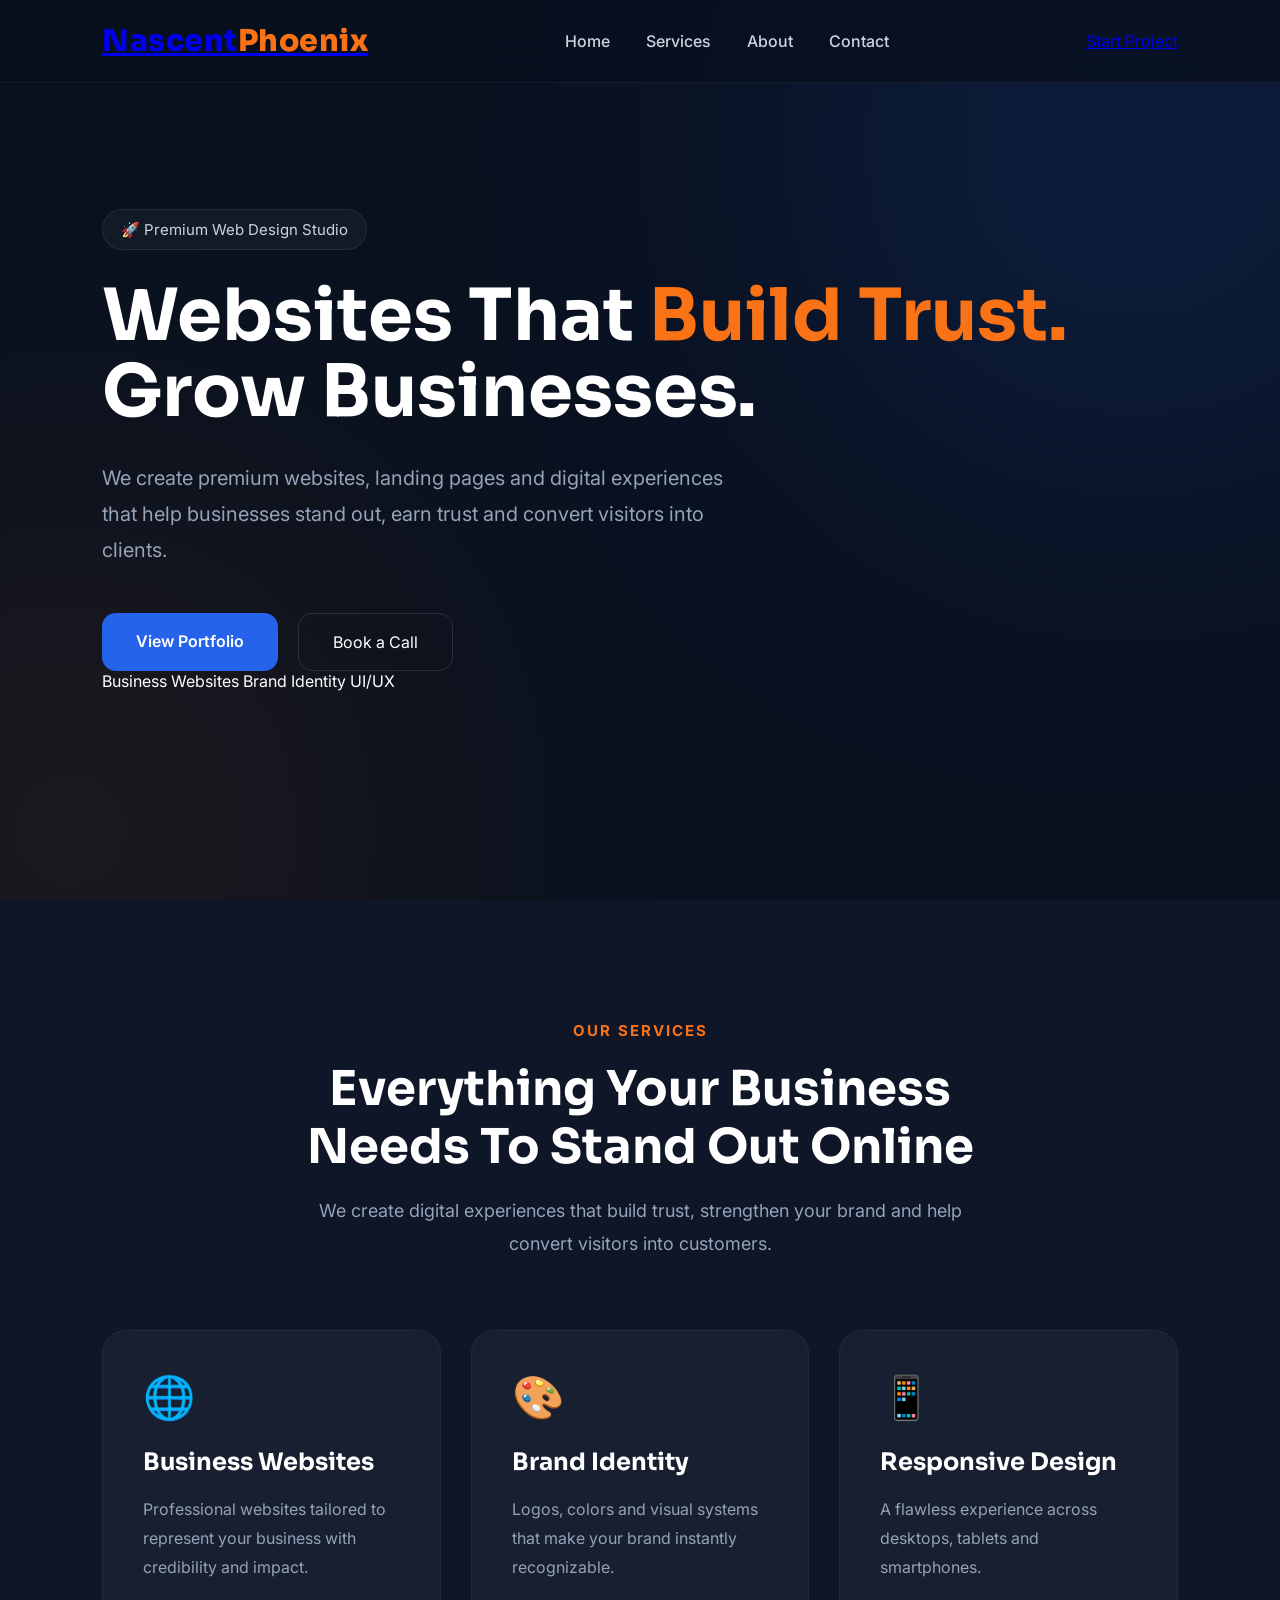
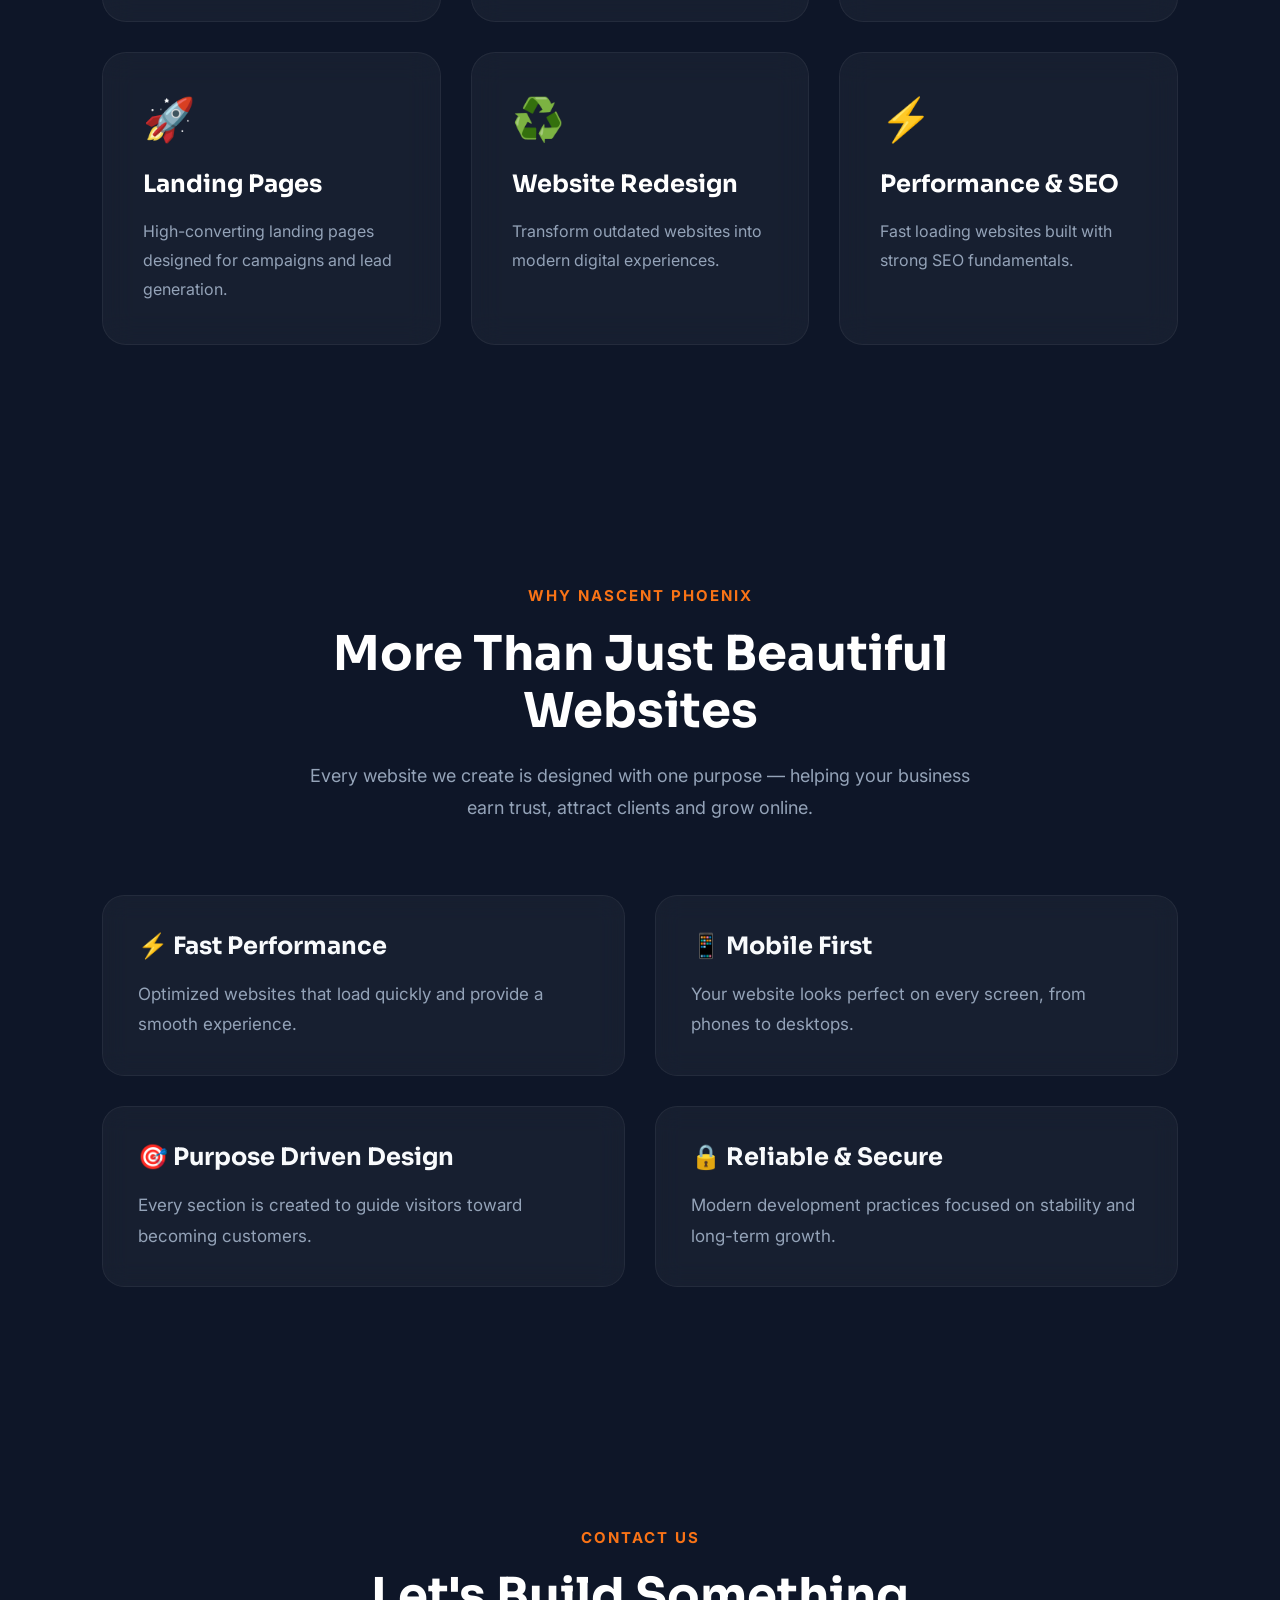
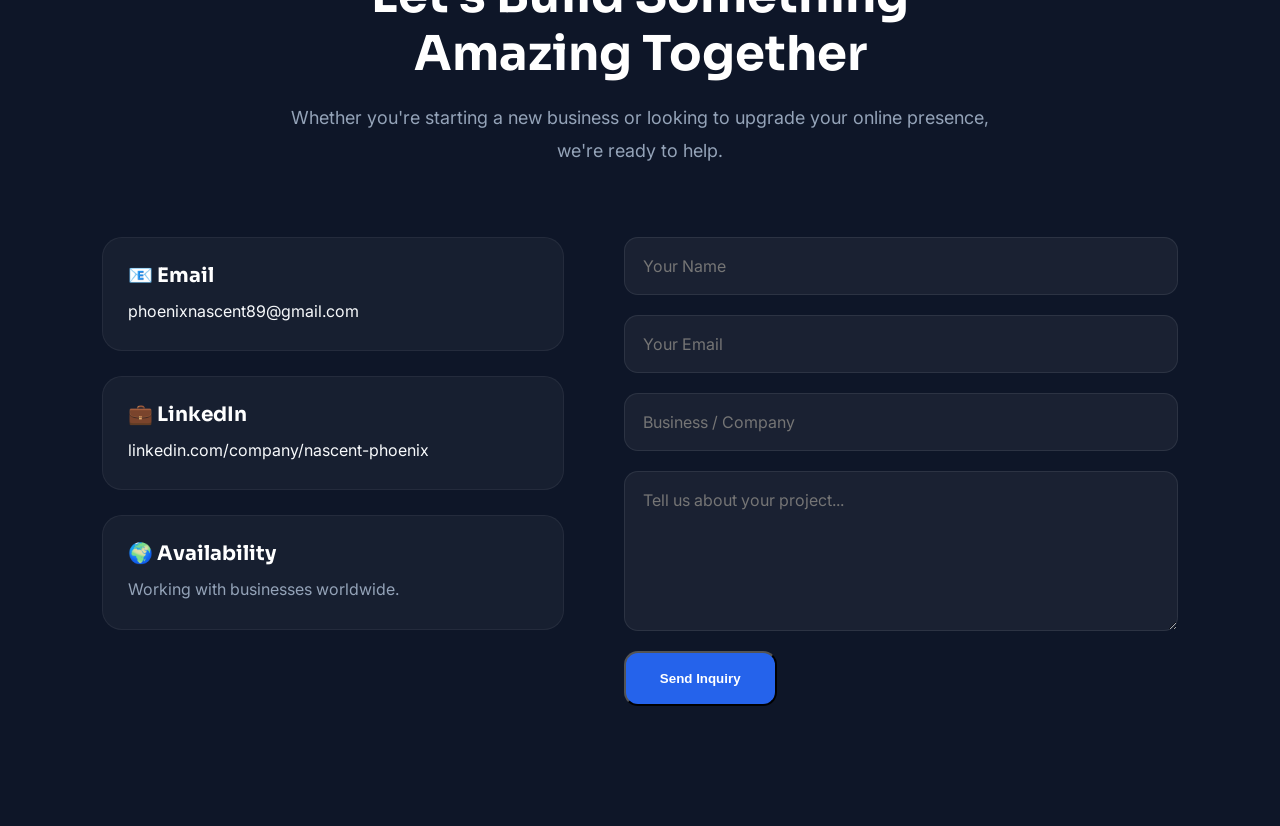
==== index.html @ 35516215 "Fixed nav buttons" ====
<!DOCTYPE html>
<html lang="en">
<head>
    <meta charset="UTF-8">
    <meta name="viewport" content="width=device-width, initial-scale=1.0">
    <title>Nascent Phoenix | From Vision to Visibility</title>

    <link rel="preconnect" href="https://fonts.googleapis.com">
    <link rel="preconnect" href="https://fonts.gstatic.com" crossorigin>

    <link href="https://fonts.googleapis.com/css2?family=Inter:wght@300;400;500;600;700&family=Sora:wght@400;600;700;800&display=swap" rel="stylesheet">

    <link rel="stylesheet" href="style.css">
</head>
<body>

<header class="navbar">

<div class="logo">
    <a href="#">
        Nascent<span>Phoenix</span>
    </a>
</div>

<nav>

<a href="#home">Home</a>
<a href="#services">Services</a>
<a href="#about">About</a>
<a href="#contact">Contact</a>

</nav>

</nav>

<a href="#contact" class="nav-btn">
Start Project
</a>

</header>

<section class="hero" id="home">

<div class="hero-left">

<div class="badge">
🚀 Premium Web Design Studio
</div>

<h1>
Websites That
<span>Build Trust.</span>
Grow Businesses.
</h1>

<p>
We create premium websites, landing pages and digital experiences that help businesses stand out, earn trust and convert visitors into clients.
</p>

<div class="hero-buttons">

<a href="#services" class="btn-primary">
View Portfolio
</a>

<a href="#contact" class="btn-secondary">
Book a Call
</a>

</div>

<div class="hero-tags">

<span>Business Websites</span>

<span>Brand Identity</span>

<span>UI/UX</span>

</div>

</div>

</section>

<section class="services" id="services">

<div class="section-title">

<span>OUR SERVICES</span>

<h2>Everything Your Business Needs To Stand Out Online</h2>

<p>
We create digital experiences that build trust, strengthen your brand and help convert visitors into customers.
</p>

</div>

<div class="service-grid">

<div class="service-card">

<div class="service-icon">🌐</div>

<h3>Business Websites</h3>

<p>
Professional websites tailored to represent your business with credibility and impact.
</p>

</div>

<div class="service-card">

<div class="service-icon">🎨</div>

<h3>Brand Identity</h3>

<p>
Logos, colors and visual systems that make your brand instantly recognizable.
</p>

</div>

<div class="service-card">

<div class="service-icon">📱</div>

<h3>Responsive Design</h3>

<p>
A flawless experience across desktops, tablets and smartphones.
</p>

</div>

<div class="service-card">

<div class="service-icon">🚀</div>

<h3>Landing Pages</h3>

<p>
High-converting landing pages designed for campaigns and lead generation.
</p>

</div>

<div class="service-card">

<div class="service-icon">♻️</div>

<h3>Website Redesign</h3>

<p>
Transform outdated websites into modern digital experiences.
</p>

</div>

<div class="service-card">

<div class="service-icon">⚡</div>

<h3>Performance & SEO</h3>

<p>
Fast loading websites built with strong SEO fundamentals.
</p>

</div>

</div>

</section>

<section class="why-us" id="about">

<div class="section-title">

<span>WHY NASCENT PHOENIX</span>

<h2>More Than Just Beautiful Websites</h2>

<p>
Every website we create is designed with one purpose — helping your business earn trust, attract clients and grow online.
</p>

</div>

<div class="why-grid">

<div class="why-card">
<h3>⚡ Fast Performance</h3>
<p>Optimized websites that load quickly and provide a smooth experience.</p>
</div>

<div class="why-card">
<h3>📱 Mobile First</h3>
<p>Your website looks perfect on every screen, from phones to desktops.</p>
</div>

<div class="why-card">
<h3>🎯 Purpose Driven Design</h3>
<p>Every section is created to guide visitors toward becoming customers.</p>
</div>

<div class="why-card">
<h3>🔒 Reliable & Secure</h3>
<p>Modern development practices focused on stability and long-term growth.</p>
</div>

</div>

</section>

<section class="contact" id="contact">

<div class="section-title">

<span>CONTACT US</span>

<h2>Let's Build Something Amazing Together</h2>

<p>
Whether you're starting a new business or looking to upgrade your online presence, we're ready to help.
</p>

</div>

<div class="contact-container">

<div class="contact-info">

<div class="contact-item">
<h3>📧 Email</h3>
<p>
<a href="mailto:phoenixnascent89@gmail.com">
phoenixnascent89@gmail.com
</a>
</p>
</div>

<div class="contact-item">
<h3>💼 LinkedIn</h3>
<p>
<a href="https://linkedin.com/company/nascent-phoenix" target="_blank">
linkedin.com/company/nascent-phoenix
</a>
</p>
</div>

<div class="contact-item">
<h3>🌍 Availability</h3>
<p>Working with businesses worldwide.</p>
</div>

</div>

<form class="contact-form">

<input type="text" placeholder="Your Name" required>

<input type="email" placeholder="Your Email" required>

<input type="text" placeholder="Business / Company">

<textarea placeholder="Tell us about your project..." rows="6" required></textarea>

<button type="submit" class="btn-primary">
Send Inquiry
</button>

</form>

</div>

</section>
<script src="script.js"></script>

</body>
</html>
---- style.css ----
/*==========================
  NASCENT PHOENIX V1
===========================*/

*{
margin:0;
padding:0;
box-sizing:border-box;
}

html{
scroll-behavior:smooth;
}

body{

background:#09111F;
font-family:'Inter',sans-serif;
color:#fff;
overflow-x:hidden;

}

/*==========================
NAVBAR
===========================*/

.navbar{

position:fixed;

top:0;
left:0;

width:100%;

padding:22px 8%;

display:flex;
justify-content:space-between;
align-items:center;

background:rgba(9,17,31,.75);

backdrop-filter:blur(18px);

z-index:999;

border-bottom:1px solid rgba(255,255,255,.05);

}

.logo{

font-size:30px;

font-weight:800;

font-family:'Sora',sans-serif;

letter-spacing:.5px;

}

.logo span{

color:#F97316;

}

nav{

display:flex;

align-items:center;

gap:36px;

}

nav a{

color:#CBD5E1;

text-decoration:none;

font-weight:500;

position:relative;

transition:.35s;

}

nav a::after{

content:"";

position:absolute;

left:0;

bottom:-8px;

width:0;

height:2px;

background:#F97316;

transition:.35s;

}

nav a:hover{

color:#fff;

}

nav a:hover{

color:#FFFFFF;

}

nav a:hover::after{

width:100%;

}

.nav-btn:hover{

transform:translateY(-4px);

box-shadow:0 12px 30px rgba(37,99,235,.35);

}

/*==========================
HERO
===========================*/

.hero{

min-height:100vh;

padding:120px 8%;

display:flex;

justify-content:space-between;

align-items:center;

gap:60px;

position:relative;

overflow:hidden;

}

.hero::before{

content:"";

position:absolute;

width:650px;
height:650px;

background:#2563EB;

filter:blur(170px);

opacity:.18;

right:-180px;
top:-180px;

border-radius:50%;

}

.hero::after{

content:"";

position:absolute;

width:500px;
height:500px;

background:#F97316;

filter:blur(180px);

opacity:.15;

left:-180px;
bottom:-180px;

border-radius:50%;

}

.hero-left{

flex:1;

position:relative;

z-index:2;

opacity:0;

}

.badge{

display:inline-block;

padding:10px 18px;

border:1px solid rgba(255,255,255,.08);

border-radius:40px;

background:rgba(255,255,255,.04);

color:#CBD5E1;

margin-bottom:28px;

font-size:15px;

backdrop-filter:blur(10px);

}

.hero h1{

font-size:72px;

line-height:1.05;

font-family:'Sora',sans-serif;

margin-bottom:30px;

}

.hero h1 span{

color:#F97316;

}

.hero p{

font-size:20px;

color:#94A3B8;

line-height:1.8;

max-width:650px;

margin-bottom:45px;

}

.hero-buttons{

display:flex;

gap:20px;

}

.btn-primary{

text-decoration:none;

background:#2563EB;

padding:18px 34px;

border-radius:14px;

color:white;

font-weight:600;

transition:.35s;

}

.btn-primary:hover{

transform:translateY(-5px);

box-shadow:0 18px 45px rgba(37,99,235,.35);

}

.btn-secondary{

text-decoration:none;

border:1px solid rgba(255,255,255,.12);

padding:18px 34px;

border-radius:14px;

color:white;

transition:.35s;

}

.btn-secondary:hover{

background:rgba(255,255,255,.05);

transform:translateY(-5px);

}

.hero-right{

flex:1;

display:flex;

justify-content:center;

align-items:center;

position:relative;

z-index:2;

}
.hero-right::before{

content:"";

position:absolute;

width:380px;

height:380px;

border-radius:50%;

background:linear-gradient(135deg,#2563EB,#F97316);

filter:blur(80px);

opacity:.25;

animation:pulseGlow 4s ease-in-out infinite;

}

.glass-card{

width:430px;

height:430px;

border-radius:30px;

background:rgba(255,255,255,.06);

border:1px solid rgba(255,255,255,.08);

backdrop-filter:blur(25px);

display:flex;

flex-direction:column;

justify-content:center;

align-items:center;

box-shadow:0 30px 80px rgba(0,0,0,.35);

animation:float 5s ease-in-out infinite;

}

.glass-card h3{

font-size:34px;

font-family:'Sora',sans-serif;

margin-bottom:20px;

}

.glass-card p{

color:#CBD5E1;

font-size:18px;

text-align:center;

padding:0 40px;

line-height:1.8;

}

@keyframes float{

0%{

transform:translateY(0px);

}

50%{

transform:translateY(-18px);

}

100%{

transform:translateY(0px);

}

}

/*==========================
RESPONSIVE
===========================*/

@media(max-width:1000px){

.hero{

flex-direction:column;

text-align:center;

padding-top:150px;

}

.hero-buttons{

justify-content:center;

}

nav{

display:none;

}

.hero h1{

font-size:52px;

}

.glass-card{

width:100%;
max-width:420px;

height:320px;

}

}

@media(max-width:600px){

.hero h1{

font-size:42px;

}

.hero p{

font-size:17px;

}

.nav-btn{

display:none;

}

.logo{

font-size:30px;

font-weight:800;

font-family:'Sora',sans-serif;

cursor:pointer;

transition:.35s;

}

.logo:hover{

transform:translateY(-2px) scale(1.03);

filter:drop-shadow(0 0 12px rgba(249,115,22,.4));

}

.logo a{

text-decoration:none;

color:#F8FAFC;

display:flex;

align-items:center;

gap:4px;

}

}
/*==========================
SERVICES
===========================*/

.services{

padding:120px 8%;

background:#0E1628;

}

.section-title{

max-width:700px;

margin:auto;

text-align:center;

margin-bottom:70px;

}

.section-title span{

color:#F97316;

font-size:15px;

font-weight:700;

letter-spacing:2px;

}

.section-title h2{

font-family:'Sora',sans-serif;

font-size:48px;

margin:20px 0;

line-height:1.2;

}

.section-title p{

color:#94A3B8;

font-size:18px;

line-height:1.8;

}

.service-grid{

display:grid;

grid-template-columns:repeat(3,1fr);

gap:30px;

}

.service-card{

background:rgba(255,255,255,.04);

border:1px solid rgba(255,255,255,.06);

border-radius:24px;

padding:40px;

transition:.4s;

backdrop-filter:blur(15px);

}

.service-card:hover{

transform:translateY(-12px);

border-color:#2563EB;

box-shadow:0 25px 60px rgba(37,99,235,.18);

}

.service-icon{

font-size:42px;

margin-bottom:25px;

}

.service-card h3{

font-family:'Sora',sans-serif;

font-size:24px;

margin-bottom:18px;

}

.service-card p{

color:#94A3B8;

line-height:1.8;

}

@media(max-width:1000px){

.service-grid{

grid-template-columns:repeat(2,1fr);

}

}

@media(max-width:700px){

.service-grid{

grid-template-columns:1fr;

}

.section-title h2{

font-size:36px;

}

}
/*==========================
FEATURED PROJECT
===========================*/


/*==========================
WHY US
===========================*/

.why-us{

padding:120px 8%;

background:#0E1628;

}

.why-grid{

display:grid;

grid-template-columns:repeat(2,1fr);

gap:30px;

margin-top:60px;

}

.why-card{

background:rgba(255,255,255,.04);

border:1px solid rgba(255,255,255,.06);

border-radius:22px;

padding:35px;

transition:.35s;

backdrop-filter:blur(12px);

}

.why-card:hover{

transform:translateY(-10px);

border-color:#F97316;

box-shadow:0 20px 50px rgba(249,115,22,.18);

}

.why-card h3{

font-family:'Sora',sans-serif;

font-size:24px;

margin-bottom:18px;

color:#F8FAFC;

}

.why-card p{

color:#94A3B8;

line-height:1.8;

font-size:17px;

}

@media(max-width:900px){

.why-grid{

grid-template-columns:1fr;

}

}
.ui-card{

background:rgba(255,255,255,.06);

border:1px solid rgba(255,255,255,.08);

border-radius:14px;

padding:16px;

margin-bottom:18px;

}

.ui-card:last-child{

margin-bottom:0;

}

.ui-line{

height:10px;

border-radius:50px;

background:linear-gradient(90deg,#2563EB,#60A5FA);

margin-bottom:12px;

opacity:.9;

}

.ui-line:last-child{

margin-bottom:0;

}

.long{

width:90%;

}

.medium{

width:70%;

}

.short{

width:45%;

}
.project-preview{

display:flex;

flex-direction:column;

justify-content:center;

align-items:center;

text-align:center;

width:100%;

max-width:520px;

min-height:320px;

padding:40px;

background:rgba(255,255,255,.05);

border:1px solid rgba(255,255,255,.08);

border-radius:24px;

text-decoration:none;

color:white;

transition:.35s;

}

.project-preview:hover{

transform:translateY(-8px);

border-color:#2563EB;

box-shadow:0 25px 60px rgba(37,99,235,.18);

}

.preview-icon{

font-size:60px;

margin-bottom:20px;

}

.project-preview h3{

font-size:30px;

margin-bottom:15px;

font-family:'Sora',sans-serif;

}

.project-preview p{

color:#94A3B8;

line-height:1.8;

margin-bottom:25px;

}

.project-preview span{

color:#F97316;

font-weight:600;

}
/*==========================
CONTACT
===========================*/

.contact{

padding:120px 8%;

background:#0E1628;

}

.contact-container{

display:grid;

grid-template-columns:1fr 1.2fr;

gap:60px;

margin-top:60px;

align-items:start;

}

.contact-info{

display:flex;

flex-direction:column;

gap:25px;

}

.contact-item{

background:rgba(255,255,255,.04);

border:1px solid rgba(255,255,255,.06);

border-radius:20px;

padding:25px;

}

.contact-item h3{

font-family:'Sora',sans-serif;

margin-bottom:10px;

font-size:20px;

}

.contact-item p{

color:#94A3B8;

line-height:1.7;

}

.contact-form{

display:flex;

flex-direction:column;

gap:20px;

}

.contact-form input,

.contact-form textarea{

background:rgba(255,255,255,.05);

border:1px solid rgba(255,255,255,.08);

border-radius:14px;

padding:18px;

color:#fff;

font-size:16px;

font-family:'Inter',sans-serif;

outline:none;

transition:.3s;

}

.contact-form input:focus,

.contact-form textarea:focus{

border-color:#2563EB;

box-shadow:0 0 20px rgba(37,99,235,.15);

}

.contact-form textarea{

resize:vertical;

min-height:160px;

}

.contact-form button{

cursor:pointer;

align-self:flex-start;

}

@media(max-width:900px){

.contact-container{

grid-template-columns:1fr;

}

.contact-form button{

width:100%;

}

}
.contact-item a{

color:#F8FAFC;

text-decoration:none;

transition:.3s;

word-break:break-word;

}

.contact-item a:hover{

color:#F97316;

}
/*==========================
FOOTER
===========================*/

.footer{

padding:70px 8% 30px;

background:#08111F;

border-top:1px solid rgba(255,255,255,.08);

}

.footer-content{

display:grid;

grid-template-columns:2fr 1fr 1.2fr;

gap:60px;

margin-bottom:40px;

}

.footer-brand h2{

font-family:'Sora',sans-serif;

font-size:34px;

margin-bottom:18px;

color:#F8FAFC;

}

.footer-brand span{

color:#F97316;

}

.footer-brand p{

color:#94A3B8;

line-height:1.8;

max-width:420px;

}

.footer-links,

.footer-contact{

display:flex;

flex-direction:column;

gap:16px;

}

.footer-links h3,

.footer-contact h3{

font-family:'Sora',sans-serif;

margin-bottom:10px;

color:#F8FAFC;

}

.footer-links a,

.footer-contact a{

color:#CBD5E1;

text-decoration:none;

transition:.3s;

}

.footer-links a:hover,

.footer-contact a:hover{

color:#F97316;

}

.footer-contact p{

color:#94A3B8;

margin-top:10px;

}

.footer-bottom{

border-top:1px solid rgba(255,255,255,.08);

padding-top:25px;

text-align:center;

}

.footer-bottom p{

color:#64748B;

font-size:14px;

}

@media(max-width:900px){

.footer-content{

grid-template-columns:1fr;

gap:40px;

text-align:center;

}

.footer-brand p{

margin:auto;

}

}
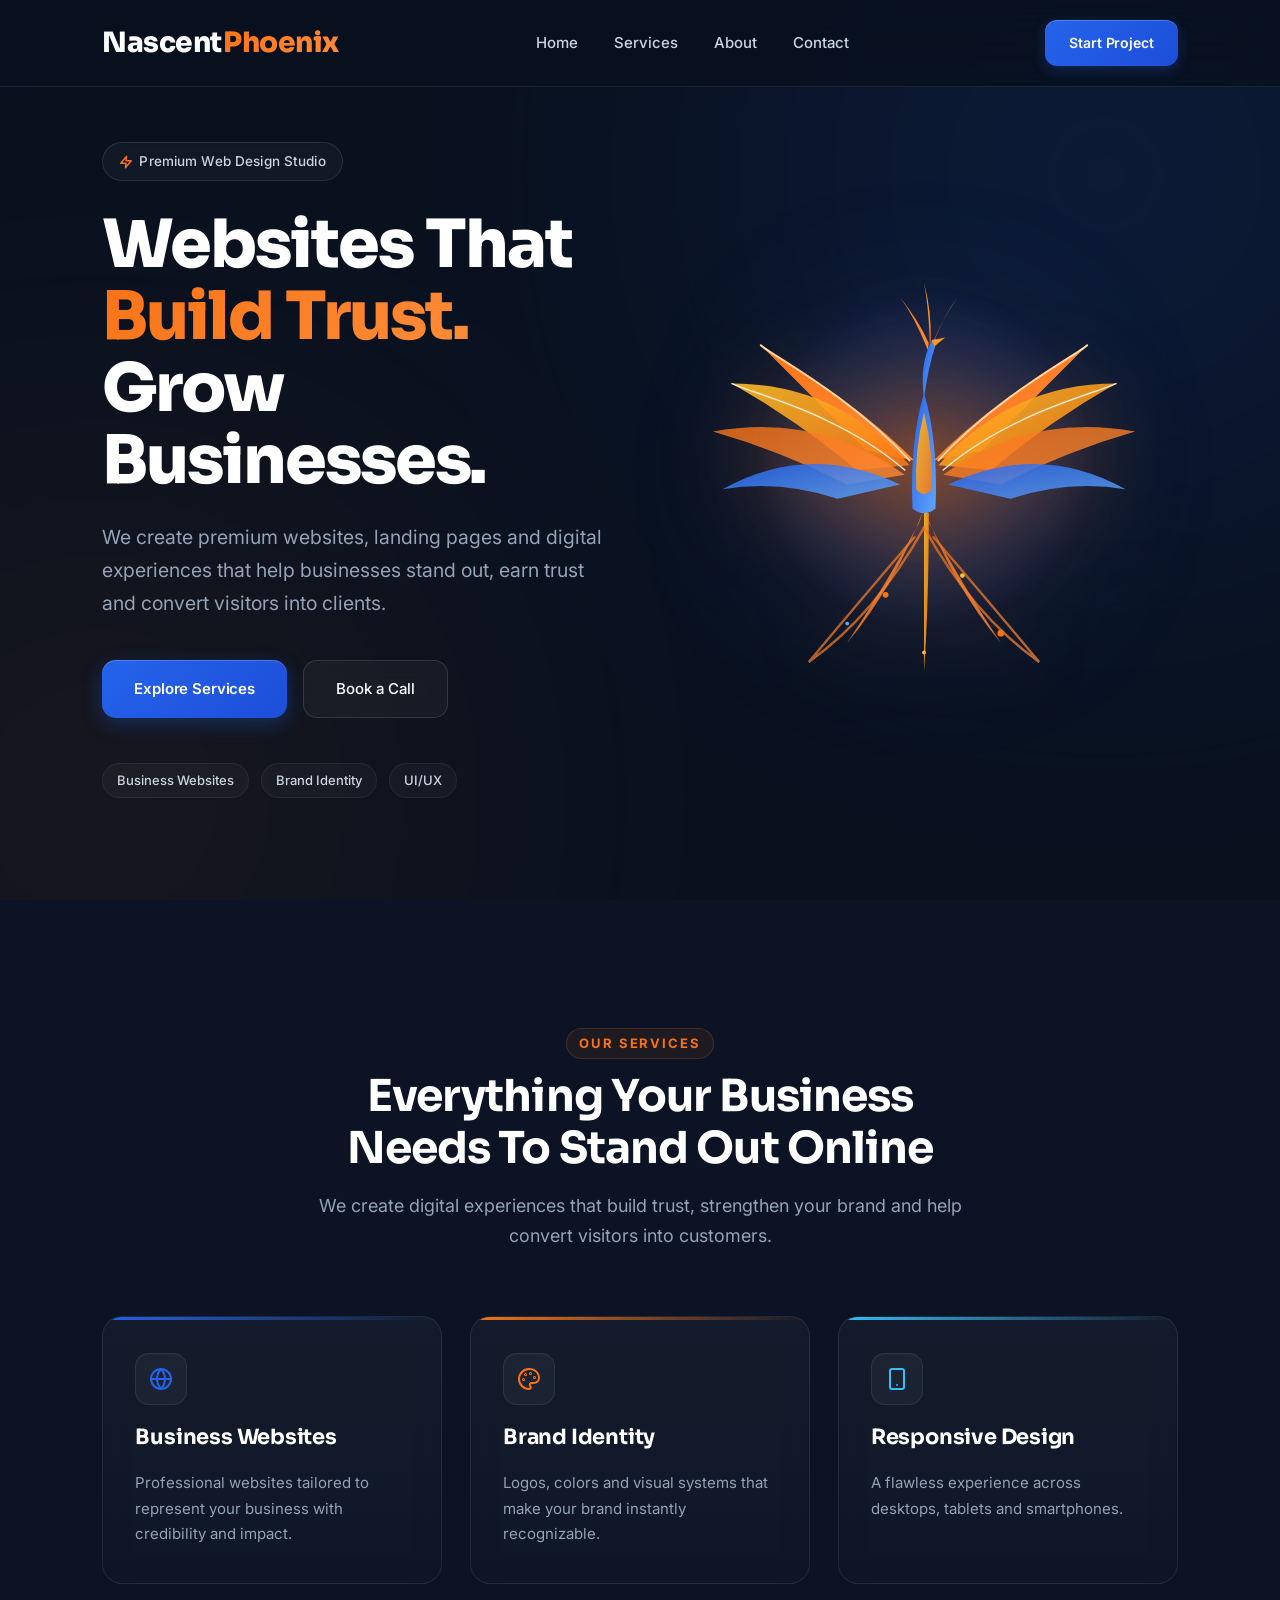
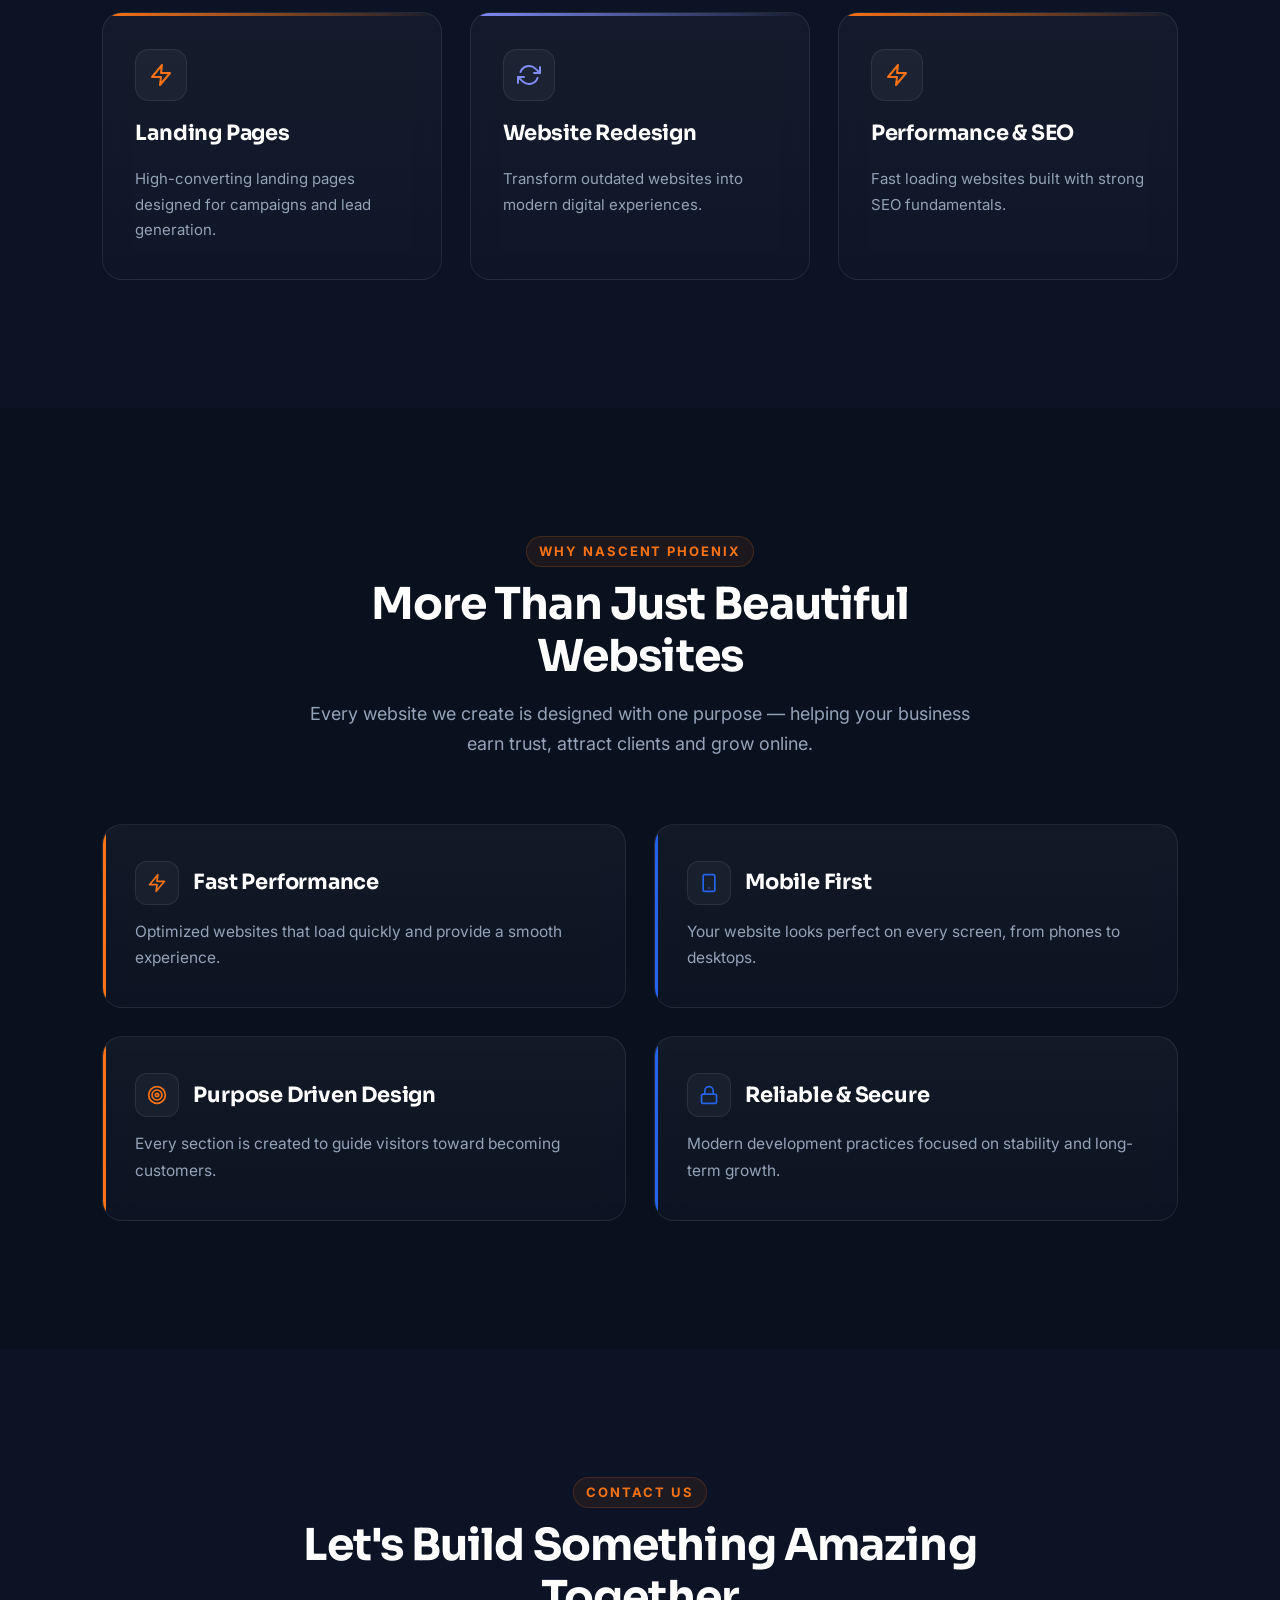
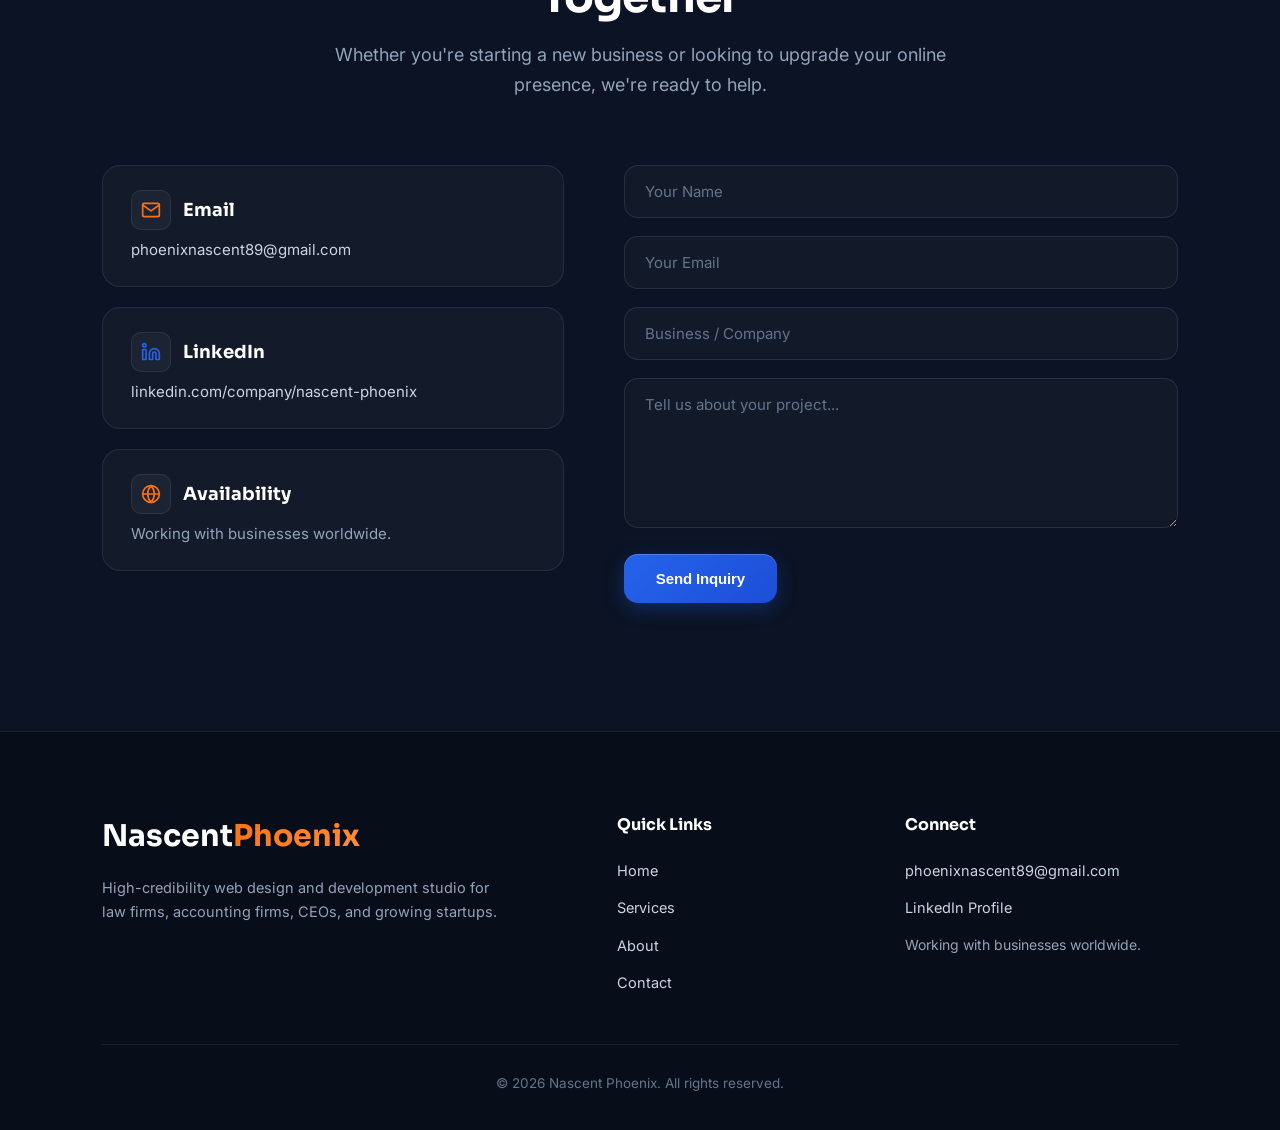
==== commit 8a398a5c: ": Premium polish pass — hero animation, form, footer, SEO fixes" ====
--- a/index.html
+++ b/index.html
@@ -5,6 +5,24 @@
     <meta name="viewport" content="width=device-width, initial-scale=1.0">
     <title>Nascent Phoenix | From Vision to Visibility</title>
 
+    <meta name="description" content="Nascent Phoenix designs and builds high-credibility websites, UI/UX, and landing pages for law firms, accounting firms, CEOs, and growing startups.">
+    <link rel="canonical" href="https://nascentphoenix.online">
+    <link rel="icon" type="image/svg+xml" href="favicon.svg">
+
+    <!-- Open Graph / LinkedIn / Facebook -->
+    <meta property="og:type" content="website">
+    <meta property="og:url" content="https://nascentphoenix.online/">
+    <meta property="og:title" content="Nascent Phoenix | Premium Web Design & Development Studio">
+    <meta property="og:description" content="High-credibility websites, UI/UX, and landing pages designed to build trust on sight before a single call happens.">
+    <meta property="og:image" content="https://nascentphoenix.online/favicon.svg">
+
+    <!-- Twitter Cards -->
+    <meta name="twitter:card" content="summary_large_image">
+    <meta name="twitter:url" content="https://nascentphoenix.online/">
+    <meta name="twitter:title" content="Nascent Phoenix | Premium Web Design Studio">
+    <meta name="twitter:description" content="High-credibility websites, UI/UX, and landing pages designed to build trust on sight.">
+    <meta name="twitter:image" content="https://nascentphoenix.online/favicon.svg">
+
     <link rel="preconnect" href="https://fonts.googleapis.com">
     <link rel="preconnect" href="https://fonts.gstatic.com" crossorigin>
 
@@ -22,7 +40,13 @@
     </a>
 </div>
 
-<nav>
+<button class="mobile-toggle" id="mobileToggle" aria-label="Toggle navigation menu">
+    <span></span>
+    <span></span>
+    <span></span>
+</button>
+
+<nav class="nav-menu" id="navMenu">
 
 <a href="#home">Home</a>
 <a href="#services">Services</a>
@@ -31,8 +55,6 @@
 
 </nav>
 
-</nav>
-
 <a href="#contact" class="nav-btn">
 Start Project
 </a>
@@ -44,12 +66,12 @@
 <div class="hero-left">
 
 <div class="badge">
-🚀 Premium Web Design Studio
+<svg width="14" height="14" viewBox="0 0 24 24" fill="none" stroke="#F97316" stroke-width="2.5" stroke-linecap="round" stroke-linejoin="round" style="vertical-align: middle; margin-right: 6px;"><polygon points="13 2 3 14 12 14 11 22 21 10 12 10 13 2"/></svg> Premium Web Design Studio
 </div>
 
 <h1>
 Websites That
-<span>Build Trust.</span>
+<span>Build Trust.</span><br>
 Grow Businesses.
 </h1>
 
@@ -60,7 +82,7 @@
 <div class="hero-buttons">
 
 <a href="#services" class="btn-primary">
-View Portfolio
+Explore Services
 </a>
 
 <a href="#contact" class="btn-secondary">
@@ -81,6 +103,93 @@
 
 </div>
 
+<div class="hero-right">
+    <div class="phoenix-container">
+        <div class="phoenix-aura"></div>
+        <svg class="phoenix-svg" viewBox="0 0 500 500" width="100%" height="100%" fill="none" xmlns="http://www.w3.org/2000/svg">
+            <defs>
+                <linearGradient id="phxOrange" x1="0%" y1="0%" x2="100%" y2="100%">
+                    <stop offset="0%" stop-color="#F97316"/>
+                    <stop offset="100%" stop-color="#FF8C38"/>
+                </linearGradient>
+                <linearGradient id="phxBlue" x1="0%" y1="0%" x2="100%" y2="100%">
+                    <stop offset="0%" stop-color="#2563EB"/>
+                    <stop offset="100%" stop-color="#60A5FA"/>
+                </linearGradient>
+                <linearGradient id="phxGold" x1="0%" y1="0%" x2="100%" y2="100%">
+                    <stop offset="0%" stop-color="#FBBF24"/>
+                    <stop offset="100%" stop-color="#F97316"/>
+                </linearGradient>
+                <radialGradient id="glowGlow" cx="50%" cy="50%" r="50%">
+                    <stop offset="0%" stop-color="#F97316" stop-opacity="0.35"/>
+                    <stop offset="100%" stop-color="#2563EB" stop-opacity="0"/>
+                </radialGradient>
+            </defs>
+
+            <!-- Background Glow Aura -->
+            <circle cx="250" cy="240" r="180" fill="url(#glowGlow)"/>
+
+            <!-- Tail Feathers / Flowing Plumes -->
+            <g class="phoenix-tail">
+                <path d="M250 290 Q220 370 170 430 Q210 370 245 305" fill="url(#phxOrange)" opacity="0.85"/>
+                <path d="M250 290 Q250 390 250 460 Q255 390 255 295" fill="url(#phxGold)" opacity="0.9"/>
+                <path d="M250 290 Q280 370 330 430 Q290 370 255 305" fill="url(#phxOrange)" opacity="0.85"/>
+                <path d="M250 310 Q200 400 130 450 Q180 390 240 320" stroke="url(#phxOrange)" stroke-width="2.5" stroke-linecap="round" fill="none" opacity="0.7"/>
+                <path d="M250 310 Q300 400 370 450 Q320 390 260 320" stroke="url(#phxOrange)" stroke-width="2.5" stroke-linecap="round" fill="none" opacity="0.7"/>
+            </g>
+
+            <!-- Left Wing -->
+            <g class="phoenix-wing-left">
+                <!-- Outer Primary Feathers -->
+                <path d="M240 240 Q180 180 80 120 Q140 180 190 230" fill="url(#phxOrange)"/>
+                <path d="M235 245 Q160 160 50 160 Q120 200 180 250" fill="url(#phxGold)" opacity="0.9"/>
+                <path d="M230 255 Q140 190 30 210 Q100 230 170 265" fill="url(#phxOrange)" opacity="0.8"/>
+                <path d="M225 265 Q130 220 40 270 Q100 260 160 280" fill="url(#phxBlue)" opacity="0.85"/>
+                <!-- Inner Wing Sweep Lines -->
+                <path d="M235 240 C170 170 90 130 80 120" stroke="#FFD8A8" stroke-width="2" stroke-linecap="round" fill="none"/>
+                <path d="M230 250 C160 190 70 170 50 160" stroke="#FFE8CC" stroke-width="1.5" stroke-linecap="round" fill="none"/>
+            </g>
+
+            <!-- Right Wing -->
+            <g class="phoenix-wing-right">
+                <!-- Outer Primary Feathers -->
+                <path d="M260 240 Q320 180 420 120 Q360 180 310 230" fill="url(#phxOrange)"/>
+                <path d="M265 245 Q340 160 450 160 Q380 200 320 250" fill="url(#phxGold)" opacity="0.9"/>
+                <path d="M270 255 Q360 190 470 210 Q400 230 330 265" fill="url(#phxOrange)" opacity="0.8"/>
+                <path d="M275 265 Q370 220 460 270 Q400 260 340 280" fill="url(#phxBlue)" opacity="0.85"/>
+                <!-- Inner Wing Sweep Lines -->
+                <path d="M265 240 C330 170 410 130 420 120" stroke="#FFD8A8" stroke-width="2" stroke-linecap="round" fill="none"/>
+                <path d="M270 250 C340 190 430 170 450 160" stroke="#FFE8CC" stroke-width="1.5" stroke-linecap="round" fill="none"/>
+            </g>
+
+            <!-- Phoenix Central Body & Crest -->
+            <g class="phoenix-body">
+                <!-- Slender Body -->
+                <path d="M250 170 Q235 220 238 290 Q250 300 262 290 Q265 220 250 170 Z" fill="url(#phxBlue)"/>
+                <!-- Chest Flame Shield -->
+                <path d="M250 190 Q240 230 242 270 Q250 280 258 270 Q260 230 250 190 Z" fill="url(#phxGold)" opacity="0.9"/>
+                <!-- Neck & Graceful Head -->
+                <path d="M250 175 Q245 140 258 115 Q265 110 262 120 Q255 140 250 175 Z" fill="url(#phxBlue)"/>
+                <!-- Beak Pointing Upward -->
+                <polygon points="258,115 272,112 261,121" fill="url(#phxGold)"/>
+                <!-- Crown Feathers / Rising Crest -->
+                <path d="M254 125 Q240 90 225 70 Q245 95 255 118" fill="url(#phxOrange)"/>
+                <path d="M256 120 Q255 80 250 55 Q258 85 257 115" fill="url(#phxGold)"/>
+                <path d="M258 122 Q270 90 285 70 Q268 95 259 118" fill="url(#phxOrange)"/>
+            </g>
+
+            <!-- Rising Ember Particles -->
+            <g class="phoenix-embers">
+                <circle cx="210" cy="380" r="3" fill="#F97316" class="ember e1"/>
+                <circle cx="290" cy="360" r="2.5" fill="#FBBF24" class="ember e2"/>
+                <circle cx="170" cy="410" r="2" fill="#60A5FA" class="ember e3"/>
+                <circle cx="330" cy="420" r="3.5" fill="#F97316" class="ember e4"/>
+                <circle cx="250" cy="440" r="2" fill="#FBBF24" class="ember e5"/>
+            </g>
+        </svg>
+    </div>
+</div>
+
 </section>
 
 <section class="services" id="services">
@@ -99,9 +208,11 @@
 
 <div class="service-grid">
 
-<div class="service-card">
-
-<div class="service-icon">🌐</div>
+<div class="service-card service-accent-1">
+
+<div class="service-icon">
+<svg width="24" height="24" viewBox="0 0 24 24" fill="none" stroke="#2563EB" stroke-width="2" stroke-linecap="round" stroke-linejoin="round"><circle cx="12" cy="12" r="10"/><line x1="2" y1="12" x2="22" y2="12"/><path d="M12 2a15.3 15.3 0 0 1 4 10 15.3 15.3 0 0 1-4 10 15.3 15.3 0 0 1-4-10 15.3 15.3 0 0 1 4-10z"/></svg>
+</div>
 
 <h3>Business Websites</h3>
 
@@ -111,9 +222,11 @@
 
 </div>
 
-<div class="service-card">
-
-<div class="service-icon">🎨</div>
+<div class="service-card service-accent-2">
+
+<div class="service-icon">
+<svg width="24" height="24" viewBox="0 0 24 24" fill="none" stroke="#F97316" stroke-width="2" stroke-linecap="round" stroke-linejoin="round"><circle cx="13.5" cy="6.5" r=".5"/><circle cx="17.5" cy="10.5" r=".5"/><circle cx="8.5" cy="7.5" r=".5"/><circle cx="6.5" cy="12.5" r=".5"/><path d="M12 2C6.5 2 2 6.5 2 12s4.5 10 10 10c.92 0 1.7-.72 1.7-1.65 0-.43-.17-.83-.44-1.14-.29-.33-.46-.77-.46-1.25 0-1.02.82-1.85 1.85-1.85h2.15c2.9 0 5.25-2.35 5.25-5.25 0-4.9-4.1-8.86-9.05-8.86z"/></svg>
+</div>
 
 <h3>Brand Identity</h3>
 
@@ -123,9 +236,11 @@
 
 </div>
 
-<div class="service-card">
-
-<div class="service-icon">📱</div>
+<div class="service-card service-accent-3">
+
+<div class="service-icon">
+<svg width="24" height="24" viewBox="0 0 24 24" fill="none" stroke="#38BDF8" stroke-width="2" stroke-linecap="round" stroke-linejoin="round"><rect x="5" y="2" width="14" height="20" rx="2" ry="2"/><line x1="12" y1="18" x2="12.01" y2="18"/></svg>
+</div>
 
 <h3>Responsive Design</h3>
 
@@ -135,9 +250,11 @@
 
 </div>
 
-<div class="service-card">
-
-<div class="service-icon">🚀</div>
+<div class="service-card service-accent-4">
+
+<div class="service-icon">
+<svg width="24" height="24" viewBox="0 0 24 24" fill="none" stroke="#F97316" stroke-width="2" stroke-linecap="round" stroke-linejoin="round"><polygon points="13 2 3 14 12 14 11 22 21 10 12 10 13 2"/></svg>
+</div>
 
 <h3>Landing Pages</h3>
 
@@ -147,9 +264,11 @@
 
 </div>
 
-<div class="service-card">
-
-<div class="service-icon">♻️</div>
+<div class="service-card service-accent-5">
+
+<div class="service-icon">
+<svg width="24" height="24" viewBox="0 0 24 24" fill="none" stroke="#818CF8" stroke-width="2" stroke-linecap="round" stroke-linejoin="round"><polyline points="23 4 23 10 17 10"/><polyline points="1 20 1 14 7 14"/><path d="M3.51 9a9 9 0 0 1 14.85-3.36L23 10M1 14l4.64 4.36A9 9 0 0 0 20.49 15"/></svg>
+</div>
 
 <h3>Website Redesign</h3>
 
@@ -159,9 +278,11 @@
 
 </div>
 
-<div class="service-card">
-
-<div class="service-icon">⚡</div>
+<div class="service-card service-accent-6">
+
+<div class="service-icon">
+<svg width="24" height="24" viewBox="0 0 24 24" fill="none" stroke="#F97316" stroke-width="2" stroke-linecap="round" stroke-linejoin="round"><path d="M13 2L3 14h9l-1 8 10-12h-9l1-8z"/></svg>
+</div>
 
 <h3>Performance & SEO</h3>
 
@@ -191,23 +312,43 @@
 
 <div class="why-grid">
 
-<div class="why-card">
-<h3>⚡ Fast Performance</h3>
+<div class="why-card why-accent-1">
+<div class="why-card-header">
+<div class="why-icon">
+<svg width="20" height="20" viewBox="0 0 24 24" fill="none" stroke="#F97316" stroke-width="2" stroke-linecap="round" stroke-linejoin="round"><polygon points="13 2 3 14 12 14 11 22 21 10 12 10 13 2"/></svg>
+</div>
+<h3>Fast Performance</h3>
+</div>
 <p>Optimized websites that load quickly and provide a smooth experience.</p>
 </div>
 
-<div class="why-card">
-<h3>📱 Mobile First</h3>
+<div class="why-card why-accent-2">
+<div class="why-card-header">
+<div class="why-icon">
+<svg width="20" height="20" viewBox="0 0 24 24" fill="none" stroke="#2563EB" stroke-width="2" stroke-linecap="round" stroke-linejoin="round"><rect x="5" y="2" width="14" height="20" rx="2" ry="2"/><line x1="12" y1="18" x2="12.01" y2="18"/></svg>
+</div>
+<h3>Mobile First</h3>
+</div>
 <p>Your website looks perfect on every screen, from phones to desktops.</p>
 </div>
 
-<div class="why-card">
-<h3>🎯 Purpose Driven Design</h3>
+<div class="why-card why-accent-3">
+<div class="why-card-header">
+<div class="why-icon">
+<svg width="20" height="20" viewBox="0 0 24 24" fill="none" stroke="#F97316" stroke-width="2" stroke-linecap="round" stroke-linejoin="round"><circle cx="12" cy="12" r="10"/><circle cx="12" cy="12" r="6"/><circle cx="12" cy="12" r="2"/></svg>
+</div>
+<h3>Purpose Driven Design</h3>
+</div>
 <p>Every section is created to guide visitors toward becoming customers.</p>
 </div>
 
-<div class="why-card">
-<h3>🔒 Reliable & Secure</h3>
+<div class="why-card why-accent-4">
+<div class="why-card-header">
+<div class="why-icon">
+<svg width="20" height="20" viewBox="0 0 24 24" fill="none" stroke="#2563EB" stroke-width="2" stroke-linecap="round" stroke-linejoin="round"><rect x="3" y="11" width="18" height="11" rx="2" ry="2"/><path d="M7 11V7a5 5 0 0 1 10 0v4"/></svg>
+</div>
+<h3>Reliable & Secure</h3>
+</div>
 <p>Modern development practices focused on stability and long-term growth.</p>
 </div>
 
@@ -234,7 +375,12 @@
 <div class="contact-info">
 
 <div class="contact-item">
-<h3>📧 Email</h3>
+<div class="contact-item-header">
+<div class="contact-icon">
+<svg width="20" height="20" viewBox="0 0 24 24" fill="none" stroke="#F97316" stroke-width="2" stroke-linecap="round" stroke-linejoin="round"><path d="M4 4h16c1.1 0 2 .9 2 2v12c0 1.1-.9 2-2 2H4c-1.1 0-2-.9-2-2V6c0-1.1.9-2 2-2z"/><polyline points="22,6 12,13 2,6"/></svg>
+</div>
+<h3>Email</h3>
+</div>
 <p>
 <a href="mailto:phoenixnascent89@gmail.com">
 phoenixnascent89@gmail.com
@@ -243,30 +389,48 @@
 </div>
 
 <div class="contact-item">
-<h3>💼 LinkedIn</h3>
-<p>
-<a href="https://linkedin.com/company/nascent-phoenix" target="_blank">
+<div class="contact-item-header">
+<div class="contact-icon">
+<svg width="20" height="20" viewBox="0 0 24 24" fill="none" stroke="#2563EB" stroke-width="2" stroke-linecap="round" stroke-linejoin="round"><path d="M16 8a6 6 0 0 1 6 6v7h-4v-7a2 2 0 0 0-2-2 2 2 0 0 0-2 2v7h-4v-7a6 6 0 0 1 6-6z"/><rect x="2" y="9" width="4" height="12"/><circle cx="4" cy="4" r="2"/></svg>
+</div>
+<h3>LinkedIn</h3>
+</div>
+<p>
+<a href="https://linkedin.com/company/nascent-phoenix" target="_blank" rel="noopener">
 linkedin.com/company/nascent-phoenix
 </a>
 </p>
 </div>
 
 <div class="contact-item">
-<h3>🌍 Availability</h3>
+<div class="contact-item-header">
+<div class="contact-icon">
+<svg width="20" height="20" viewBox="0 0 24 24" fill="none" stroke="#F97316" stroke-width="2" stroke-linecap="round" stroke-linejoin="round"><circle cx="12" cy="12" r="10"/><line x1="2" y1="12" x2="22" y2="12"/><path d="M12 2a15.3 15.3 0 0 1 4 10 15.3 15.3 0 0 1-4 10 15.3 15.3 0 0 1-4-10 15.3 15.3 0 0 1 4-10z"/></svg>
+</div>
+<h3>Availability</h3>
+</div>
 <p>Working with businesses worldwide.</p>
 </div>
 
 </div>
 
-<form class="contact-form">
-
-<input type="text" placeholder="Your Name" required>
-
-<input type="email" placeholder="Your Email" required>
-
-<input type="text" placeholder="Business / Company">
-
-<textarea placeholder="Tell us about your project..." rows="6" required></textarea>
+<form class="contact-form" action="https://formspree.io/f/xljreavd" method="POST">
+
+<div class="form-group">
+    <input type="text" name="name" id="form-name" placeholder="Your Name" required>
+</div>
+
+<div class="form-group">
+    <input type="email" name="email" id="form-email" placeholder="Your Email" required>
+</div>
+
+<div class="form-group">
+    <input type="text" name="company" id="form-company" placeholder="Business / Company">
+</div>
+
+<div class="form-group">
+    <textarea name="message" id="form-message" placeholder="Tell us about your project..." rows="6" required></textarea>
+</div>
 
 <button type="submit" class="btn-primary">
 Send Inquiry
@@ -277,6 +441,39 @@
 </div>
 
 </section>
+
+<footer class="footer">
+
+<div class="footer-content">
+
+<div class="footer-brand">
+<h2>Nascent<span>Phoenix</span></h2>
+<p>High-credibility web design and development studio for law firms, accounting firms, CEOs, and growing startups.</p>
+</div>
+
+<div class="footer-links">
+<h3>Quick Links</h3>
+<a href="#home">Home</a>
+<a href="#services">Services</a>
+<a href="#about">About</a>
+<a href="#contact">Contact</a>
+</div>
+
+<div class="footer-contact">
+<h3>Connect</h3>
+<a href="mailto:phoenixnascent89@gmail.com">phoenixnascent89@gmail.com</a>
+<a href="https://linkedin.com/company/nascent-phoenix" target="_blank" rel="noopener">LinkedIn Profile</a>
+<p>Working with businesses worldwide.</p>
+</div>
+
+</div>
+
+<div class="footer-bottom">
+<p>&copy; 2026 Nascent Phoenix. All rights reserved.</p>
+</div>
+
+</footer>
+
 <script src="script.js"></script>
 
 </body>
--- a/style.css
+++ b/style.css
@@ -1,1213 +1,937 @@
 /*==========================
-  NASCENT PHOENIX V1
+  NASCENT PHOENIX — STUDIO V2
 ===========================*/
 
-*{
-margin:0;
-padding:0;
-box-sizing:border-box;
-}
-
-html{
-scroll-behavior:smooth;
-}
-
-body{
-
-background:#09111F;
-font-family:'Inter',sans-serif;
-color:#fff;
-overflow-x:hidden;
-
+:root {
+  --bg-dark: #09111F;
+  --bg-card: rgba(255, 255, 255, 0.035);
+  --bg-card-hover: rgba(255, 255, 255, 0.06);
+  --border-muted: rgba(255, 255, 255, 0.08);
+  --border-glow: rgba(37, 99, 235, 0.35);
+  
+  --color-orange: #F97316;
+  --color-orange-light: #FF8C38;
+  --color-blue: #2563EB;
+  --color-blue-dark: #1D4ED8;
+  
+  --text-main: #FFFFFF;
+  --text-muted: #94A3B8;
+  --text-subtle: #CBD5E1;
+
+  --ease-agency: cubic-bezier(0.16, 1, 0.3, 1);
+  --section-padding: clamp(90px, 10vw, 130px) 8%;
+  --section-title-mb: clamp(44px, 5vw, 64px);
+}
+
+* {
+  margin: 0;
+  padding: 0;
+  box-sizing: border-box;
+}
+
+html {
+  scroll-behavior: smooth;
+}
+
+body {
+  background: var(--bg-dark);
+  font-family: 'Inter', -apple-system, BlinkMacSystemFont, sans-serif;
+  color: var(--text-main);
+  overflow-x: hidden;
+  line-height: 1.6;
+  -webkit-font-smoothing: antialiased;
+}
+
+/* Custom Focus Ring for Accessibility & Polish */
+a:focus-visible,
+button:focus-visible,
+input:focus-visible,
+textarea:focus-visible {
+  outline: 2px solid var(--color-orange);
+  outline-offset: 3px;
+  border-radius: 4px;
 }
 
 /*==========================
-NAVBAR
+  NAVBAR
 ===========================*/
 
-.navbar{
-
-position:fixed;
-
-top:0;
-left:0;
-
-width:100%;
-
-padding:22px 8%;
-
-display:flex;
-justify-content:space-between;
-align-items:center;
-
-background:rgba(9,17,31,.75);
-
-backdrop-filter:blur(18px);
-
-z-index:999;
-
-border-bottom:1px solid rgba(255,255,255,.05);
-
-}
-
-.logo{
-
-font-size:30px;
-
-font-weight:800;
-
-font-family:'Sora',sans-serif;
-
-letter-spacing:.5px;
-
-}
-
-.logo span{
-
-color:#F97316;
-
-}
-
-nav{
-
-display:flex;
-
-align-items:center;
-
-gap:36px;
-
-}
-
-nav a{
-
-color:#CBD5E1;
-
-text-decoration:none;
-
-font-weight:500;
-
-position:relative;
-
-transition:.35s;
-
-}
-
-nav a::after{
-
-content:"";
-
-position:absolute;
-
-left:0;
-
-bottom:-8px;
-
-width:0;
-
-height:2px;
-
-background:#F97316;
-
-transition:.35s;
-
-}
-
-nav a:hover{
-
-color:#fff;
-
-}
-
-nav a:hover{
-
-color:#FFFFFF;
-
-}
-
-nav a:hover::after{
-
-width:100%;
-
-}
-
-.nav-btn:hover{
-
-transform:translateY(-4px);
-
-box-shadow:0 12px 30px rgba(37,99,235,.35);
-
+.navbar {
+  position: fixed;
+  top: 0;
+  left: 0;
+  width: 100%;
+  padding: 20px 8%;
+  display: flex;
+  justify-content: space-between;
+  align-items: center;
+  background: rgba(9, 17, 31, 0.82);
+  backdrop-filter: blur(20px);
+  -webkit-backdrop-filter: blur(20px);
+  z-index: 999;
+  border-bottom: 1px solid var(--border-muted);
+  transition: padding 0.3s var(--ease-agency);
+}
+
+.logo {
+  font-size: 28px;
+  font-weight: 800;
+  font-family: 'Sora', sans-serif;
+  letter-spacing: -0.02em;
+}
+
+.logo a {
+  text-decoration: none;
+  color: var(--text-main);
+  display: flex;
+  align-items: center;
+  gap: 2px;
+}
+
+.logo span {
+  background: linear-gradient(135deg, var(--color-orange) 0%, var(--color-orange-light) 100%);
+  -webkit-background-clip: text;
+  -webkit-text-fill-color: transparent;
+}
+
+nav, .nav-menu {
+  display: flex;
+  align-items: center;
+  gap: 36px;
+}
+
+nav a, .nav-menu a {
+  color: var(--text-subtle);
+  text-decoration: none;
+  font-weight: 500;
+  font-size: 15px;
+  position: relative;
+  transition: color 0.3s var(--ease-agency);
+}
+
+nav a::after, .nav-menu a::after {
+  content: "";
+  position: absolute;
+  left: 0;
+  bottom: -6px;
+  width: 0;
+  height: 2px;
+  background: linear-gradient(90deg, var(--color-orange), var(--color-blue));
+  transition: width 0.3s var(--ease-agency);
+  border-radius: 2px;
+}
+
+nav a:hover, .nav-menu a:hover {
+  color: var(--text-main);
+}
+
+nav a:hover::after, .nav-menu a:hover::after {
+  width: 100%;
+}
+
+.nav-btn {
+  padding: 12px 24px;
+  border-radius: 12px;
+  background: linear-gradient(135deg, var(--color-blue) 0%, var(--color-blue-dark) 100%);
+  color: var(--text-main);
+  text-decoration: none;
+  font-weight: 600;
+  font-size: 14px;
+  letter-spacing: -0.01em;
+  transition: transform 0.35s var(--ease-agency), box-shadow 0.35s var(--ease-agency);
+  display: inline-block;
+  box-shadow: 0 4px 14px rgba(37, 99, 235, 0.25), inset 0 1px 0 rgba(255, 255, 255, 0.2);
+}
+
+.nav-btn:hover {
+  transform: translateY(-2px);
+  box-shadow: 0 8px 25px rgba(37, 99, 235, 0.4), inset 0 1px 0 rgba(255, 255, 255, 0.3);
+}
+
+.mobile-toggle {
+  display: none;
+  background: transparent;
+  border: none;
+  cursor: pointer;
+  flex-direction: column;
+  gap: 5px;
+  padding: 6px;
+  z-index: 1000;
+}
+
+.mobile-toggle span {
+  display: block;
+  width: 24px;
+  height: 2px;
+  background: var(--text-subtle);
+  transition: transform 0.3s var(--ease-agency), opacity 0.3s;
+  border-radius: 2px;
 }
 
 /*==========================
-HERO
+  HERO
 ===========================*/
 
-.hero{
-
-min-height:100vh;
-
-padding:120px 8%;
-
-display:flex;
-
-justify-content:space-between;
-
-align-items:center;
-
-gap:60px;
-
-position:relative;
-
-overflow:hidden;
-
-}
-
-.hero::before{
-
-content:"";
-
-position:absolute;
-
-width:650px;
-height:650px;
-
-background:#2563EB;
-
-filter:blur(170px);
-
-opacity:.18;
-
-right:-180px;
-top:-180px;
-
-border-radius:50%;
-
-}
-
-.hero::after{
-
-content:"";
-
-position:absolute;
-
-width:500px;
-height:500px;
-
-background:#F97316;
-
-filter:blur(180px);
-
-opacity:.15;
-
-left:-180px;
-bottom:-180px;
-
-border-radius:50%;
-
-}
-
-.hero-left{
-
-flex:1;
-
-position:relative;
-
-z-index:2;
-
-opacity:0;
-
-}
-
-.badge{
-
-display:inline-block;
-
-padding:10px 18px;
-
-border:1px solid rgba(255,255,255,.08);
-
-border-radius:40px;
-
-background:rgba(255,255,255,.04);
-
-color:#CBD5E1;
-
-margin-bottom:28px;
-
-font-size:15px;
-
-backdrop-filter:blur(10px);
-
-}
-
-.hero h1{
-
-font-size:72px;
-
-line-height:1.05;
-
-font-family:'Sora',sans-serif;
-
-margin-bottom:30px;
-
-}
-
-.hero h1 span{
-
-color:#F97316;
-
-}
-
-.hero p{
-
-font-size:20px;
-
-color:#94A3B8;
-
-line-height:1.8;
-
-max-width:650px;
-
-margin-bottom:45px;
-
-}
-
-.hero-buttons{
-
-display:flex;
-
-gap:20px;
-
-}
-
-.btn-primary{
-
-text-decoration:none;
-
-background:#2563EB;
-
-padding:18px 34px;
-
-border-radius:14px;
-
-color:white;
-
-font-weight:600;
-
-transition:.35s;
-
-}
-
-.btn-primary:hover{
-
-transform:translateY(-5px);
-
-box-shadow:0 18px 45px rgba(37,99,235,.35);
-
-}
-
-.btn-secondary{
-
-text-decoration:none;
-
-border:1px solid rgba(255,255,255,.12);
-
-padding:18px 34px;
-
-border-radius:14px;
-
-color:white;
-
-transition:.35s;
-
-}
-
-.btn-secondary:hover{
-
-background:rgba(255,255,255,.05);
-
-transform:translateY(-5px);
-
-}
-
-.hero-right{
-
-flex:1;
-
-display:flex;
-
-justify-content:center;
-
-align-items:center;
-
-position:relative;
-
-z-index:2;
-
-}
-.hero-right::before{
-
-content:"";
-
-position:absolute;
-
-width:380px;
-
-height:380px;
-
-border-radius:50%;
-
-background:linear-gradient(135deg,#2563EB,#F97316);
-
-filter:blur(80px);
-
-opacity:.25;
-
-animation:pulseGlow 4s ease-in-out infinite;
-
-}
-
-.glass-card{
-
-width:430px;
-
-height:430px;
-
-border-radius:30px;
-
-background:rgba(255,255,255,.06);
-
-border:1px solid rgba(255,255,255,.08);
-
-backdrop-filter:blur(25px);
-
-display:flex;
-
-flex-direction:column;
-
-justify-content:center;
-
-align-items:center;
-
-box-shadow:0 30px 80px rgba(0,0,0,.35);
-
-animation:float 5s ease-in-out infinite;
-
-}
-
-.glass-card h3{
-
-font-size:34px;
-
-font-family:'Sora',sans-serif;
-
-margin-bottom:20px;
-
-}
-
-.glass-card p{
-
-color:#CBD5E1;
-
-font-size:18px;
-
-text-align:center;
-
-padding:0 40px;
-
-line-height:1.8;
-
-}
-
-@keyframes float{
-
-0%{
-
-transform:translateY(0px);
-
-}
-
-50%{
-
-transform:translateY(-18px);
-
-}
-
-100%{
-
-transform:translateY(0px);
-
-}
-
+.hero {
+  min-height: 100vh;
+  padding: 140px 8% 100px;
+  display: flex;
+  justify-content: space-between;
+  align-items: center;
+  gap: 60px;
+  position: relative;
+  overflow: hidden;
+}
+
+.hero::before {
+  content: "";
+  position: absolute;
+  width: 650px;
+  height: 650px;
+  background: var(--color-blue);
+  filter: blur(180px);
+  opacity: 0.16;
+  right: -150px;
+  top: -150px;
+  border-radius: 50%;
+  pointer-events: none;
+}
+
+.hero::after {
+  content: "";
+  position: absolute;
+  width: 500px;
+  height: 500px;
+  background: var(--color-orange);
+  filter: blur(190px);
+  opacity: 0.12;
+  left: -150px;
+  bottom: -150px;
+  border-radius: 50%;
+  pointer-events: none;
+}
+
+.hero-left {
+  flex: 1;
+  max-width: 620px;
+  position: relative;
+  z-index: 2;
+  opacity: 1;
+  animation: heroFadeIn 1s var(--ease-agency);
+}
+
+@keyframes heroFadeIn {
+  from {
+    opacity: 0;
+    transform: translateY(24px);
+  }
+  to {
+    opacity: 1;
+    transform: translateY(0);
+  }
+}
+
+.badge {
+  display: inline-flex;
+  align-items: center;
+  padding: 8px 16px;
+  border: 1px solid rgba(255, 255, 255, 0.1);
+  border-radius: 40px;
+  background: rgba(255, 255, 255, 0.035);
+  color: var(--text-subtle);
+  margin-bottom: 28px;
+  font-size: 13.5px;
+  font-weight: 500;
+  backdrop-filter: blur(10px);
+  letter-spacing: 0.01em;
+}
+
+.hero h1 {
+  font-size: clamp(40px, 5.2vw, 68px);
+  line-height: 1.08;
+  font-family: 'Sora', sans-serif;
+  letter-spacing: -0.03em;
+  font-weight: 800;
+  margin-bottom: 24px;
+}
+
+.hero h1 span {
+  background: linear-gradient(135deg, var(--color-orange) 0%, var(--color-orange-light) 100%);
+  -webkit-background-clip: text;
+  -webkit-text-fill-color: transparent;
+}
+
+.hero p {
+  font-size: clamp(17px, 1.8vw, 19.5px);
+  color: var(--text-muted);
+  line-height: 1.7;
+  margin-bottom: 40px;
+  font-weight: 400;
+}
+
+.hero-buttons {
+  display: flex;
+  gap: 16px;
+  margin-bottom: 45px;
+}
+
+.btn-primary {
+  text-decoration: none;
+  background: linear-gradient(135deg, var(--color-blue) 0%, var(--color-blue-dark) 100%);
+  padding: 16px 32px;
+  border-radius: 14px;
+  color: white;
+  font-weight: 600;
+  font-size: 15px;
+  letter-spacing: -0.01em;
+  transition: transform 0.35s var(--ease-agency), box-shadow 0.35s var(--ease-agency);
+  box-shadow: 0 6px 20px rgba(37, 99, 235, 0.3), inset 0 1px 0 rgba(255, 255, 255, 0.2);
+  display: inline-flex;
+  align-items: center;
+  justify-content: center;
+}
+
+.btn-primary:hover {
+  transform: translateY(-3px);
+  box-shadow: 0 12px 30px rgba(37, 99, 235, 0.45), inset 0 1px 0 rgba(255, 255, 255, 0.3);
+}
+
+.btn-secondary {
+  text-decoration: none;
+  background: rgba(255, 255, 255, 0.04);
+  border: 1px solid rgba(255, 255, 255, 0.12);
+  padding: 16px 32px;
+  border-radius: 14px;
+  color: white;
+  font-weight: 500;
+  font-size: 15px;
+  transition: transform 0.35s var(--ease-agency), background 0.35s var(--ease-agency), border-color 0.35s var(--ease-agency);
+  display: inline-flex;
+  align-items: center;
+  justify-content: center;
+  backdrop-filter: blur(10px);
+}
+
+.btn-secondary:hover {
+  background: rgba(255, 255, 255, 0.08);
+  border-color: rgba(255, 255, 255, 0.25);
+  transform: translateY(-3px);
+}
+
+.hero-tags {
+  display: flex;
+  gap: 12px;
+  flex-wrap: wrap;
+}
+
+.hero-tags span {
+  font-size: 13px;
+  color: var(--text-subtle);
+  background: rgba(255, 255, 255, 0.03);
+  border: 1px solid rgba(255, 255, 255, 0.06);
+  padding: 6px 14px;
+  border-radius: 30px;
+  font-weight: 500;
+}
+
+/* Hero Right - Standalone Animated Phoenix Illustration */
+.hero-right {
+  flex: 1;
+  display: flex;
+  justify-content: center;
+  align-items: center;
+  position: relative;
+  z-index: 2;
+}
+
+.phoenix-container {
+  position: relative;
+  width: 100%;
+  max-width: 480px;
+  height: 480px;
+  display: flex;
+  justify-content: center;
+  align-items: center;
+}
+
+.phoenix-aura {
+  position: absolute;
+  width: 320px;
+  height: 320px;
+  border-radius: 50%;
+  background: radial-gradient(circle, rgba(249, 115, 22, 0.28) 0%, rgba(37, 99, 235, 0.18) 50%, transparent 75%);
+  filter: blur(75px);
+  z-index: 1;
+  animation: auraPulse 6s ease-in-out infinite;
+  pointer-events: none;
+}
+
+@keyframes auraPulse {
+  0%, 100% { transform: scale(1); opacity: 0.75; }
+  50% { transform: scale(1.18); opacity: 0.95; }
+}
+
+.phoenix-svg {
+  position: relative;
+  z-index: 2;
+  overflow: visible;
+  animation: phoenixFly 7s ease-in-out infinite;
+  filter: drop-shadow(0 18px 40px rgba(249, 115, 22, 0.28));
+}
+
+@keyframes phoenixFly {
+  0%, 100% {
+    transform: translateY(0px) scale(1);
+  }
+  50% {
+    transform: translateY(-18px) scale(1.02);
+  }
+}
+
+.phoenix-wing-left {
+  transform-origin: 240px 240px;
+  animation: wingSweepLeft 5s ease-in-out infinite;
+}
+
+@keyframes wingSweepLeft {
+  0%, 100% { transform: rotate(0deg); }
+  50% { transform: rotate(-3.5deg) translateY(-2px); }
+}
+
+.phoenix-wing-right {
+  transform-origin: 260px 240px;
+  animation: wingSweepRight 5s ease-in-out infinite;
+}
+
+@keyframes wingSweepRight {
+  0%, 100% { transform: rotate(0deg); }
+  50% { transform: rotate(3.5deg) translateY(-2px); }
+}
+
+.phoenix-embers .ember {
+  animation: emberRise 4s ease-in-out infinite;
+}
+
+.phoenix-embers .e1 { animation-delay: 0s; }
+.phoenix-embers .e2 { animation-delay: 0.8s; }
+.phoenix-embers .e3 { animation-delay: 1.5s; }
+.phoenix-embers .e4 { animation-delay: 2.2s; }
+.phoenix-embers .e5 { animation-delay: 3s; }
+
+@keyframes emberRise {
+  0% { transform: translateY(0px); opacity: 0.8; }
+  50% { opacity: 1; }
+  100% { transform: translateY(-30px); opacity: 0; }
 }
 
 /*==========================
-RESPONSIVE
+  SERVICES
 ===========================*/
 
-@media(max-width:1000px){
-
-.hero{
-
-flex-direction:column;
-
-text-align:center;
-
-padding-top:150px;
-
-}
-
-.hero-buttons{
-
-justify-content:center;
-
-}
-
-nav{
-
-display:none;
-
-}
-
-.hero h1{
-
-font-size:52px;
-
-}
-
-.glass-card{
-
-width:100%;
-max-width:420px;
-
-height:320px;
-
-}
-
-}
-
-@media(max-width:600px){
-
-.hero h1{
-
-font-size:42px;
-
-}
-
-.hero p{
-
-font-size:17px;
-
-}
-
-.nav-btn{
-
-display:none;
-
-}
-
-.logo{
-
-font-size:30px;
-
-font-weight:800;
-
-font-family:'Sora',sans-serif;
-
-cursor:pointer;
-
-transition:.35s;
-
-}
-
-.logo:hover{
-
-transform:translateY(-2px) scale(1.03);
-
-filter:drop-shadow(0 0 12px rgba(249,115,22,.4));
-
-}
-
-.logo a{
-
-text-decoration:none;
-
-color:#F8FAFC;
-
-display:flex;
-
-align-items:center;
-
-gap:4px;
-
-}
-
-}
+.services {
+  padding: var(--section-padding);
+  background: #0B1324;
+  position: relative;
+}
+
+.section-title {
+  max-width: 680px;
+  margin: 0 auto var(--section-title-mb);
+  text-align: center;
+}
+
+.section-title span {
+  display: inline-block;
+  color: var(--color-orange);
+  font-size: 13px;
+  font-weight: 700;
+  letter-spacing: 0.15em;
+  text-transform: uppercase;
+  margin-bottom: 12px;
+  padding: 4px 12px;
+  background: rgba(249, 115, 22, 0.08);
+  border-radius: 20px;
+  border: 1px solid rgba(249, 115, 22, 0.18);
+}
+
+.section-title h2 {
+  font-family: 'Sora', sans-serif;
+  font-size: clamp(32px, 3.8vw, 44px);
+  margin-bottom: 16px;
+  line-height: 1.18;
+  letter-spacing: -0.02em;
+  font-weight: 700;
+}
+
+.section-title p {
+  color: var(--text-muted);
+  font-size: clamp(16px, 1.5vw, 18px);
+  line-height: 1.7;
+}
+
+.service-grid {
+  display: grid;
+  grid-template-columns: repeat(3, 1fr);
+  gap: 28px;
+}
+
+.service-card {
+  background: linear-gradient(180deg, rgba(255, 255, 255, 0.04) 0%, rgba(255, 255, 255, 0.015) 100%);
+  border: 1px solid var(--border-muted);
+  border-radius: 20px;
+  padding: 36px 32px;
+  transition: transform 0.4s var(--ease-agency), box-shadow 0.4s var(--ease-agency), border-color 0.4s ease;
+  backdrop-filter: blur(15px);
+  position: relative;
+  overflow: hidden;
+  display: flex;
+  flex-direction: column;
+  gap: 16px;
+}
+
+.service-card::before {
+  content: "";
+  position: absolute;
+  top: 0;
+  left: 0;
+  width: 100%;
+  height: 3px;
+  background: transparent;
+  transition: background 0.35s var(--ease-agency);
+}
+
+.service-accent-1::before { background: linear-gradient(90deg, #2563EB, transparent); }
+.service-accent-2::before { background: linear-gradient(90deg, #F97316, transparent); }
+.service-accent-3::before { background: linear-gradient(90deg, #38BDF8, transparent); }
+.service-accent-4::before { background: linear-gradient(90deg, #F97316, transparent); }
+.service-accent-5::before { background: linear-gradient(90deg, #818CF8, transparent); }
+.service-accent-6::before { background: linear-gradient(90deg, #F97316, transparent); }
+
+.service-icon {
+  width: 52px;
+  height: 52px;
+  border-radius: 14px;
+  background: rgba(255, 255, 255, 0.04);
+  border: 1px solid rgba(255, 255, 255, 0.08);
+  display: flex;
+  align-items: center;
+  justify-content: center;
+  transition: transform 0.4s var(--ease-agency), background 0.4s var(--ease-agency);
+}
+
+.service-card:hover {
+  transform: translateY(-6px) scale(1.01);
+  border-color: rgba(37, 99, 235, 0.4);
+  box-shadow: 0 20px 50px rgba(0, 0, 0, 0.35), 0 0 30px rgba(37, 99, 235, 0.12);
+}
+
+.service-card:hover .service-icon {
+  transform: translateY(-2px) scale(1.06);
+  background: rgba(37, 99, 235, 0.12);
+}
+
+.service-card h3 {
+  font-family: 'Sora', sans-serif;
+  font-size: 21px;
+  font-weight: 700;
+  color: var(--text-main);
+  letter-spacing: -0.01em;
+}
+
+.service-card p {
+  color: var(--text-muted);
+  line-height: 1.7;
+  font-size: 15px;
+}
+
 /*==========================
-SERVICES
+  WHY US
 ===========================*/
 
-.services{
-
-padding:120px 8%;
-
-background:#0E1628;
-
-}
-
-.section-title{
-
-max-width:700px;
-
-margin:auto;
-
-text-align:center;
-
-margin-bottom:70px;
-
-}
-
-.section-title span{
-
-color:#F97316;
-
-font-size:15px;
-
-font-weight:700;
-
-letter-spacing:2px;
-
-}
-
-.section-title h2{
-
-font-family:'Sora',sans-serif;
-
-font-size:48px;
-
-margin:20px 0;
-
-line-height:1.2;
-
-}
-
-.section-title p{
-
-color:#94A3B8;
-
-font-size:18px;
-
-line-height:1.8;
-
-}
-
-.service-grid{
-
-display:grid;
-
-grid-template-columns:repeat(3,1fr);
-
-gap:30px;
-
-}
-
-.service-card{
-
-background:rgba(255,255,255,.04);
-
-border:1px solid rgba(255,255,255,.06);
-
-border-radius:24px;
-
-padding:40px;
-
-transition:.4s;
-
-backdrop-filter:blur(15px);
-
-}
-
-.service-card:hover{
-
-transform:translateY(-12px);
-
-border-color:#2563EB;
-
-box-shadow:0 25px 60px rgba(37,99,235,.18);
-
-}
-
-.service-icon{
-
-font-size:42px;
-
-margin-bottom:25px;
-
-}
-
-.service-card h3{
-
-font-family:'Sora',sans-serif;
-
-font-size:24px;
-
-margin-bottom:18px;
-
-}
-
-.service-card p{
-
-color:#94A3B8;
-
-line-height:1.8;
-
-}
-
-@media(max-width:1000px){
-
-.service-grid{
-
-grid-template-columns:repeat(2,1fr);
-
-}
-
-}
-
-@media(max-width:700px){
-
-.service-grid{
-
-grid-template-columns:1fr;
-
-}
-
-.section-title h2{
-
-font-size:36px;
-
-}
-
-}
+.why-us {
+  padding: var(--section-padding);
+  background: var(--bg-dark);
+}
+
+.why-grid {
+  display: grid;
+  grid-template-columns: repeat(2, 1fr);
+  gap: 28px;
+}
+
+.why-card {
+  background: linear-gradient(180deg, rgba(255, 255, 255, 0.04) 0%, rgba(255, 255, 255, 0.015) 100%);
+  border: 1px solid var(--border-muted);
+  border-radius: 20px;
+  padding: 36px 32px;
+  transition: transform 0.4s var(--ease-agency), box-shadow 0.4s var(--ease-agency), border-color 0.4s ease;
+  backdrop-filter: blur(12px);
+  position: relative;
+  overflow: hidden;
+  display: flex;
+  flex-direction: column;
+  gap: 14px;
+}
+
+.why-card::before {
+  content: "";
+  position: absolute;
+  top: 0;
+  left: 0;
+  width: 3px;
+  height: 100%;
+  background: transparent;
+  transition: background 0.35s var(--ease-agency);
+}
+
+.why-accent-1::before { background: var(--color-orange); }
+.why-accent-2::before { background: var(--color-blue); }
+.why-accent-3::before { background: var(--color-orange); }
+.why-accent-4::before { background: var(--color-blue); }
+
+.why-card:hover {
+  transform: translateY(-6px) scale(1.01);
+  border-color: rgba(249, 115, 22, 0.4);
+  box-shadow: 0 20px 50px rgba(0, 0, 0, 0.35), 0 0 30px rgba(249, 115, 22, 0.12);
+}
+
+.why-card-header {
+  display: flex;
+  align-items: center;
+  gap: 14px;
+}
+
+.why-icon {
+  width: 44px;
+  height: 44px;
+  border-radius: 12px;
+  background: rgba(255, 255, 255, 0.04);
+  border: 1px solid rgba(255, 255, 255, 0.08);
+  display: flex;
+  align-items: center;
+  justify-content: center;
+  flex-shrink: 0;
+  transition: transform 0.4s var(--ease-agency);
+}
+
+.why-card:hover .why-icon {
+  transform: scale(1.08);
+  background: rgba(249, 115, 22, 0.12);
+}
+
+.why-card h3 {
+  font-family: 'Sora', sans-serif;
+  font-size: 21px;
+  font-weight: 700;
+  color: var(--text-main);
+  letter-spacing: -0.01em;
+}
+
+.why-card p {
+  color: var(--text-muted);
+  line-height: 1.7;
+  font-size: 15.5px;
+}
+
 /*==========================
-FEATURED PROJECT
+  CONTACT
 ===========================*/
 
+.contact {
+  padding: var(--section-padding);
+  background: #0B1324;
+}
+
+.contact-container {
+  display: grid;
+  grid-template-columns: 1fr 1.2fr;
+  gap: 60px;
+  align-items: start;
+}
+
+.contact-info {
+  display: flex;
+  flex-direction: column;
+  gap: 20px;
+}
+
+.contact-item {
+  background: rgba(255, 255, 255, 0.035);
+  border: 1px solid var(--border-muted);
+  border-radius: 18px;
+  padding: 24px 28px;
+  transition: border-color 0.3s var(--ease-agency), background 0.3s var(--ease-agency);
+}
+
+.contact-item:hover {
+  background: rgba(255, 255, 255, 0.05);
+  border-color: rgba(255, 255, 255, 0.15);
+}
+
+.contact-item-header {
+  display: flex;
+  align-items: center;
+  gap: 12px;
+  margin-bottom: 8px;
+}
+
+.contact-icon {
+  width: 40px;
+  height: 40px;
+  border-radius: 10px;
+  background: rgba(255, 255, 255, 0.04);
+  border: 1px solid rgba(255, 255, 255, 0.08);
+  display: flex;
+  align-items: center;
+  justify-content: center;
+}
+
+.contact-item h3 {
+  font-family: 'Sora', sans-serif;
+  font-size: 18px;
+  font-weight: 700;
+}
+
+.contact-item p {
+  color: var(--text-muted);
+  font-size: 15px;
+}
+
+.contact-item a {
+  color: var(--text-subtle);
+  text-decoration: none;
+  transition: color 0.3s;
+  word-break: break-word;
+}
+
+.contact-item a:hover {
+  color: var(--color-orange);
+}
+
+.contact-form {
+  display: flex;
+  flex-direction: column;
+  gap: 18px;
+}
+
+.contact-form .form-group {
+  width: 100%;
+}
+
+.contact-form input,
+.contact-form textarea {
+  width: 100%;
+  background: rgba(255, 255, 255, 0.03);
+  border: 1px solid rgba(255, 255, 255, 0.09);
+  border-radius: 14px;
+  padding: 16px 20px;
+  color: #fff;
+  font-size: 15px;
+  font-family: 'Inter', sans-serif;
+  outline: none;
+  transition: border-color 0.3s var(--ease-agency), box-shadow 0.3s var(--ease-agency), background 0.3s;
+}
+
+.contact-form input::placeholder,
+.contact-form textarea::placeholder {
+  color: #64748B;
+}
+
+.contact-form input:focus,
+.contact-form textarea:focus {
+  background: rgba(255, 255, 255, 0.05);
+  border-color: var(--color-blue);
+  box-shadow: 0 0 0 3px rgba(37, 99, 235, 0.25);
+}
+
+.contact-form textarea {
+  resize: vertical;
+  min-height: 150px;
+}
+
+.contact-form button {
+  cursor: pointer;
+  align-self: flex-start;
+  border: none;
+}
 
 /*==========================
-WHY US
+  FOOTER
 ===========================*/
 
-.why-us{
-
-padding:120px 8%;
-
-background:#0E1628;
-
-}
-
-.why-grid{
-
-display:grid;
-
-grid-template-columns:repeat(2,1fr);
-
-gap:30px;
-
-margin-top:60px;
-
-}
-
-.why-card{
-
-background:rgba(255,255,255,.04);
-
-border:1px solid rgba(255,255,255,.06);
-
-border-radius:22px;
-
-padding:35px;
-
-transition:.35s;
-
-backdrop-filter:blur(12px);
-
-}
-
-.why-card:hover{
-
-transform:translateY(-10px);
-
-border-color:#F97316;
-
-box-shadow:0 20px 50px rgba(249,115,22,.18);
-
-}
-
-.why-card h3{
-
-font-family:'Sora',sans-serif;
-
-font-size:24px;
-
-margin-bottom:18px;
-
-color:#F8FAFC;
-
-}
-
-.why-card p{
-
-color:#94A3B8;
-
-line-height:1.8;
-
-font-size:17px;
-
-}
-
-@media(max-width:900px){
-
-.why-grid{
-
-grid-template-columns:1fr;
-
-}
-
-}
-.ui-card{
-
-background:rgba(255,255,255,.06);
-
-border:1px solid rgba(255,255,255,.08);
-
-border-radius:14px;
-
-padding:16px;
-
-margin-bottom:18px;
-
-}
-
-.ui-card:last-child{
-
-margin-bottom:0;
-
-}
-
-.ui-line{
-
-height:10px;
-
-border-radius:50px;
-
-background:linear-gradient(90deg,#2563EB,#60A5FA);
-
-margin-bottom:12px;
-
-opacity:.9;
-
-}
-
-.ui-line:last-child{
-
-margin-bottom:0;
-
-}
-
-.long{
-
-width:90%;
-
-}
-
-.medium{
-
-width:70%;
-
-}
-
-.short{
-
-width:45%;
-
-}
-.project-preview{
-
-display:flex;
-
-flex-direction:column;
-
-justify-content:center;
-
-align-items:center;
-
-text-align:center;
-
-width:100%;
-
-max-width:520px;
-
-min-height:320px;
-
-padding:40px;
-
-background:rgba(255,255,255,.05);
-
-border:1px solid rgba(255,255,255,.08);
-
-border-radius:24px;
-
-text-decoration:none;
-
-color:white;
-
-transition:.35s;
-
-}
-
-.project-preview:hover{
-
-transform:translateY(-8px);
-
-border-color:#2563EB;
-
-box-shadow:0 25px 60px rgba(37,99,235,.18);
-
-}
-
-.preview-icon{
-
-font-size:60px;
-
-margin-bottom:20px;
-
-}
-
-.project-preview h3{
-
-font-size:30px;
-
-margin-bottom:15px;
-
-font-family:'Sora',sans-serif;
-
-}
-
-.project-preview p{
-
-color:#94A3B8;
-
-line-height:1.8;
-
-margin-bottom:25px;
-
-}
-
-.project-preview span{
-
-color:#F97316;
-
-font-weight:600;
-
-}
+.footer {
+  padding: 80px 8% 36px;
+  background: #070E1A;
+  border-top: 1px solid var(--border-muted);
+}
+
+.footer-content {
+  display: grid;
+  grid-template-columns: 2fr 1fr 1.2fr;
+  gap: 60px;
+  margin-bottom: 50px;
+}
+
+.footer-brand h2 {
+  font-family: 'Sora', sans-serif;
+  font-size: 30px;
+  margin-bottom: 16px;
+  color: var(--text-main);
+}
+
+.footer-brand span {
+  background: linear-gradient(135deg, var(--color-orange) 0%, var(--color-orange-light) 100%);
+  -webkit-background-clip: text;
+  -webkit-text-fill-color: transparent;
+}
+
+.footer-brand p {
+  color: var(--text-muted);
+  line-height: 1.7;
+  font-size: 14.5px;
+  max-width: 400px;
+}
+
+.footer-links,
+.footer-contact {
+  display: flex;
+  flex-direction: column;
+  gap: 14px;
+}
+
+.footer-links h3,
+.footer-contact h3 {
+  font-family: 'Sora', sans-serif;
+  font-size: 16px;
+  font-weight: 700;
+  margin-bottom: 8px;
+  color: var(--text-main);
+}
+
+.footer-links a,
+.footer-contact a {
+  color: var(--text-subtle);
+  text-decoration: none;
+  font-size: 14.5px;
+  transition: color 0.3s;
+}
+
+.footer-links a:hover,
+.footer-contact a:hover {
+  color: var(--color-orange);
+}
+
+.footer-contact p {
+  color: var(--text-muted);
+  font-size: 14px;
+}
+
+.footer-bottom {
+  border-top: 1px solid var(--border-muted);
+  padding-top: 28px;
+  text-align: center;
+}
+
+.footer-bottom p {
+  color: #64748B;
+  font-size: 13.5px;
+}
+
 /*==========================
-CONTACT
+  RESPONSIVE
 ===========================*/
 
-.contact{
-
-padding:120px 8%;
-
-background:#0E1628;
-
-}
-
-.contact-container{
-
-display:grid;
-
-grid-template-columns:1fr 1.2fr;
-
-gap:60px;
-
-margin-top:60px;
-
-align-items:start;
-
-}
-
-.contact-info{
-
-display:flex;
-
-flex-direction:column;
-
-gap:25px;
-
-}
-
-.contact-item{
-
-background:rgba(255,255,255,.04);
-
-border:1px solid rgba(255,255,255,.06);
-
-border-radius:20px;
-
-padding:25px;
-
-}
-
-.contact-item h3{
-
-font-family:'Sora',sans-serif;
-
-margin-bottom:10px;
-
-font-size:20px;
-
-}
-
-.contact-item p{
-
-color:#94A3B8;
-
-line-height:1.7;
-
-}
-
-.contact-form{
-
-display:flex;
-
-flex-direction:column;
-
-gap:20px;
-
-}
-
-.contact-form input,
-
-.contact-form textarea{
-
-background:rgba(255,255,255,.05);
-
-border:1px solid rgba(255,255,255,.08);
-
-border-radius:14px;
-
-padding:18px;
-
-color:#fff;
-
-font-size:16px;
-
-font-family:'Inter',sans-serif;
-
-outline:none;
-
-transition:.3s;
-
-}
-
-.contact-form input:focus,
-
-.contact-form textarea:focus{
-
-border-color:#2563EB;
-
-box-shadow:0 0 20px rgba(37,99,235,.15);
-
-}
-
-.contact-form textarea{
-
-resize:vertical;
-
-min-height:160px;
-
-}
-
-.contact-form button{
-
-cursor:pointer;
-
-align-self:flex-start;
-
-}
-
-@media(max-width:900px){
-
-.contact-container{
-
-grid-template-columns:1fr;
-
-}
-
-.contact-form button{
-
-width:100%;
-
-}
-
-}
-.contact-item a{
-
-color:#F8FAFC;
-
-text-decoration:none;
-
-transition:.3s;
-
-word-break:break-word;
-
-}
-
-.contact-item a:hover{
-
-color:#F97316;
-
-}
-/*==========================
-FOOTER
-===========================*/
-
-.footer{
-
-padding:70px 8% 30px;
-
-background:#08111F;
-
-border-top:1px solid rgba(255,255,255,.08);
-
-}
-
-.footer-content{
-
-display:grid;
-
-grid-template-columns:2fr 1fr 1.2fr;
-
-gap:60px;
-
-margin-bottom:40px;
-
-}
-
-.footer-brand h2{
-
-font-family:'Sora',sans-serif;
-
-font-size:34px;
-
-margin-bottom:18px;
-
-color:#F8FAFC;
-
-}
-
-.footer-brand span{
-
-color:#F97316;
-
-}
-
-.footer-brand p{
-
-color:#94A3B8;
-
-line-height:1.8;
-
-max-width:420px;
-
-}
-
-.footer-links,
-
-.footer-contact{
-
-display:flex;
-
-flex-direction:column;
-
-gap:16px;
-
-}
-
-.footer-links h3,
-
-.footer-contact h3{
-
-font-family:'Sora',sans-serif;
-
-margin-bottom:10px;
-
-color:#F8FAFC;
-
-}
-
-.footer-links a,
-
-.footer-contact a{
-
-color:#CBD5E1;
-
-text-decoration:none;
-
-transition:.3s;
-
-}
-
-.footer-links a:hover,
-
-.footer-contact a:hover{
-
-color:#F97316;
-
-}
-
-.footer-contact p{
-
-color:#94A3B8;
-
-margin-top:10px;
-
-}
-
-.footer-bottom{
-
-border-top:1px solid rgba(255,255,255,.08);
-
-padding-top:25px;
-
-text-align:center;
-
-}
-
-.footer-bottom p{
-
-color:#64748B;
-
-font-size:14px;
-
-}
-
-@media(max-width:900px){
-
-.footer-content{
-
-grid-template-columns:1fr;
-
-gap:40px;
-
-text-align:center;
-
-}
-
-.footer-brand p{
-
-margin:auto;
-
-}
-
+@media (max-width: 1000px) {
+  .mobile-toggle {
+    display: flex;
+  }
+
+  .nav-menu {
+    position: absolute;
+    top: 100%;
+    left: 0;
+    width: 100%;
+    background: rgba(9, 17, 31, 0.96);
+    backdrop-filter: blur(24px);
+    -webkit-backdrop-filter: blur(24px);
+    flex-direction: column;
+    align-items: center;
+    padding: 28px 0;
+    gap: 22px;
+    border-bottom: 1px solid var(--border-muted);
+    display: none;
+  }
+
+  .nav-menu.active {
+    display: flex;
+  }
+
+  .hero {
+    flex-direction: column;
+    text-align: center;
+    padding-top: 140px;
+  }
+
+  .hero-left {
+    max-width: 100%;
+  }
+
+  .hero-buttons {
+    justify-content: center;
+  }
+
+  .hero-tags {
+    justify-content: center;
+  }
+
+  .phoenix-container {
+    max-width: 360px;
+    height: 360px;
+  }
+
+  .service-grid {
+    grid-template-columns: repeat(2, 1fr);
+  }
+
+  .contact-container {
+    grid-template-columns: 1fr;
+  }
+
+  .contact-form button {
+    width: 100%;
+  }
+}
+
+@media (max-width: 768px) {
+  .service-grid,
+  .why-grid {
+    grid-template-columns: 1fr;
+  }
+
+  .footer-content {
+    grid-template-columns: 1fr;
+    gap: 36px;
+    text-align: center;
+  }
+
+  .footer-brand p {
+    margin: 0 auto;
+  }
+}
+
+@media (max-width: 480px) {
+  .hero-buttons {
+    flex-direction: column;
+    width: 100%;
+  }
+
+  .btn-primary,
+  .btn-secondary {
+    width: 100%;
+  }
+
+  .phoenix-container {
+    max-width: 280px;
+    height: 280px;
+  }
 }
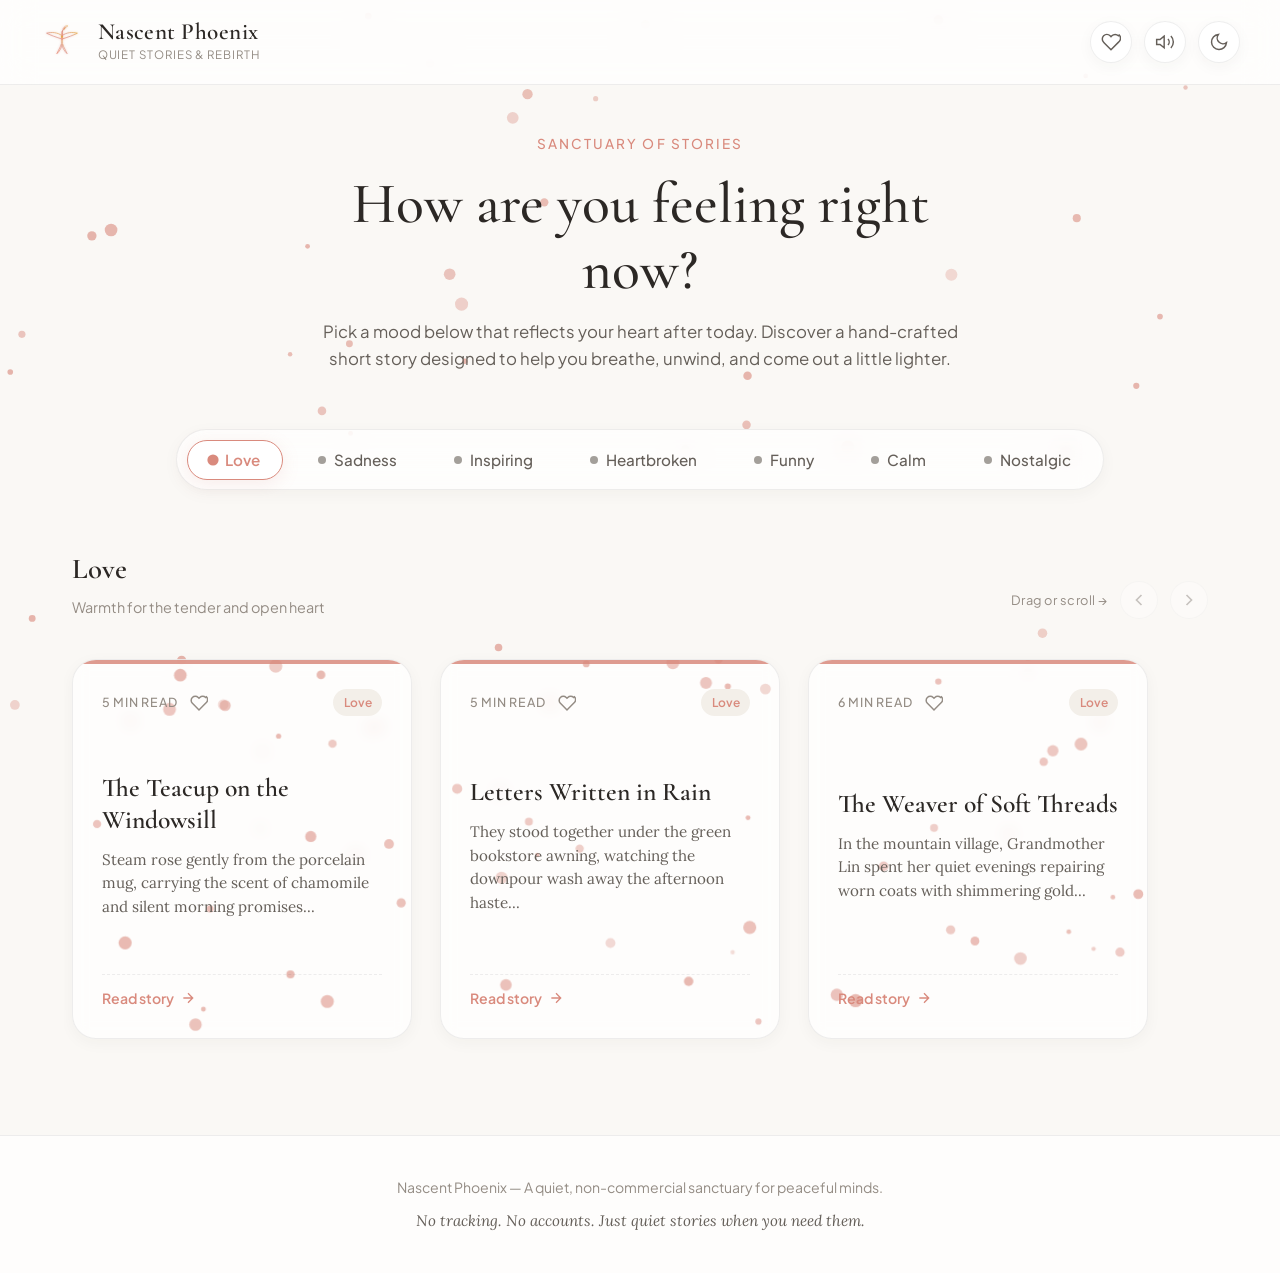
==== commit 001b3948: "story" ====
--- a/index.html
+++ b/index.html
@@ -1,480 +1,253 @@
 <!DOCTYPE html>
-<html lang="en">
+<html lang="en" data-theme="light">
 <head>
     <meta charset="UTF-8">
     <meta name="viewport" content="width=device-width, initial-scale=1.0">
-    <title>Nascent Phoenix | From Vision to Visibility</title>
-
-    <meta name="description" content="Nascent Phoenix designs and builds high-credibility websites, UI/UX, and landing pages for law firms, accounting firms, CEOs, and growing startups.">
+    <title>Nascent Phoenix | Quiet Stories for Peaceful Minds</title>
+
+    <meta name="description" content="A quiet, non-commercial storytelling platform. Choose a mood, read a hand-crafted short story, and find peace and emotional release after a long day.">
     <link rel="canonical" href="https://nascentphoenix.online">
-    <link rel="icon" type="image/svg+xml" href="favicon.svg">
-
-    <!-- Open Graph / LinkedIn / Facebook -->
+    <link rel="icon" type="image/svg+xml" href="assets/icons/logo.svg">
+
+    <!-- Open Graph / Social Sharing -->
     <meta property="og:type" content="website">
     <meta property="og:url" content="https://nascentphoenix.online/">
-    <meta property="og:title" content="Nascent Phoenix | Premium Web Design & Development Studio">
-    <meta property="og:description" content="High-credibility websites, UI/UX, and landing pages designed to build trust on sight before a single call happens.">
-    <meta property="og:image" content="https://nascentphoenix.online/favicon.svg">
+    <meta property="og:title" content="Nascent Phoenix | Quiet Stories for Peaceful Minds">
+    <meta property="og:description" content="A quiet space for emotional release. Hand-crafted short stories tailored to your current mood. No ads, no logins, no distractions.">
+    <meta property="og:image" content="https://nascentphoenix.online/assets/icons/logo.svg">
 
     <!-- Twitter Cards -->
-    <meta name="twitter:card" content="summary_large_image">
-    <meta name="twitter:url" content="https://nascentphoenix.online/">
-    <meta name="twitter:title" content="Nascent Phoenix | Premium Web Design Studio">
-    <meta name="twitter:description" content="High-credibility websites, UI/UX, and landing pages designed to build trust on sight.">
-    <meta name="twitter:image" content="https://nascentphoenix.online/favicon.svg">
-
+    <meta name="twitter:card" content="summary">
+    <meta name="twitter:title" content="Nascent Phoenix | Quiet Stories">
+    <meta name="twitter:description" content="A quiet space for peace and emotional release after a long day.">
+
+    <!-- Google Fonts -->
     <link rel="preconnect" href="https://fonts.googleapis.com">
     <link rel="preconnect" href="https://fonts.gstatic.com" crossorigin>
-
-    <link href="https://fonts.googleapis.com/css2?family=Inter:wght@300;400;500;600;700&family=Sora:wght@400;600;700;800&display=swap" rel="stylesheet">
-
+    <link href="https://fonts.googleapis.com/css2?family=Cormorant+Garamond:ital,wght@0,400;0,500;0,600;0,700;1,400;1,600&family=Lora:ital,wght@0,400;0,500;0,600;1,400&family=Plus+Jakarta+Sans:wght@300;400;500;600;700&display=swap" rel="stylesheet">
+
+    <!-- Stylesheet -->
     <link rel="stylesheet" href="style.css">
 </head>
 <body>
 
-<header class="navbar">
-
-<div class="logo">
-    <a href="#">
-        Nascent<span>Phoenix</span>
-    </a>
-</div>
-
-<button class="mobile-toggle" id="mobileToggle" aria-label="Toggle navigation menu">
-    <span></span>
-    <span></span>
-    <span></span>
-</button>
-
-<nav class="nav-menu" id="navMenu">
-
-<a href="#home">Home</a>
-<a href="#services">Services</a>
-<a href="#about">About</a>
-<a href="#contact">Contact</a>
-
-</nav>
-
-<a href="#contact" class="nav-btn">
-Start Project
-</a>
-
-</header>
-
-<section class="hero" id="home">
-
-<div class="hero-left">
-
-<div class="badge">
-<svg width="14" height="14" viewBox="0 0 24 24" fill="none" stroke="#F97316" stroke-width="2.5" stroke-linecap="round" stroke-linejoin="round" style="vertical-align: middle; margin-right: 6px;"><polygon points="13 2 3 14 12 14 11 22 21 10 12 10 13 2"/></svg> Premium Web Design Studio
-</div>
-
-<h1>
-Websites That
-<span>Build Trust.</span><br>
-Grow Businesses.
-</h1>
-
-<p>
-We create premium websites, landing pages and digital experiences that help businesses stand out, earn trust and convert visitors into clients.
-</p>
-
-<div class="hero-buttons">
-
-<a href="#services" class="btn-primary">
-Explore Services
-</a>
-
-<a href="#contact" class="btn-secondary">
-Book a Call
-</a>
-
-</div>
-
-<div class="hero-tags">
-
-<span>Business Websites</span>
-
-<span>Brand Identity</span>
-
-<span>UI/UX</span>
-
-</div>
-
-</div>
-
-<div class="hero-right">
-    <div class="phoenix-container">
-        <div class="phoenix-aura"></div>
-        <svg class="phoenix-svg" viewBox="0 0 500 500" width="100%" height="100%" fill="none" xmlns="http://www.w3.org/2000/svg">
-            <defs>
-                <linearGradient id="phxOrange" x1="0%" y1="0%" x2="100%" y2="100%">
-                    <stop offset="0%" stop-color="#F97316"/>
-                    <stop offset="100%" stop-color="#FF8C38"/>
-                </linearGradient>
-                <linearGradient id="phxBlue" x1="0%" y1="0%" x2="100%" y2="100%">
-                    <stop offset="0%" stop-color="#2563EB"/>
-                    <stop offset="100%" stop-color="#60A5FA"/>
-                </linearGradient>
-                <linearGradient id="phxGold" x1="0%" y1="0%" x2="100%" y2="100%">
-                    <stop offset="0%" stop-color="#FBBF24"/>
-                    <stop offset="100%" stop-color="#F97316"/>
-                </linearGradient>
-                <radialGradient id="glowGlow" cx="50%" cy="50%" r="50%">
-                    <stop offset="0%" stop-color="#F97316" stop-opacity="0.35"/>
-                    <stop offset="100%" stop-color="#2563EB" stop-opacity="0"/>
-                </radialGradient>
-            </defs>
-
-            <!-- Background Glow Aura -->
-            <circle cx="250" cy="240" r="180" fill="url(#glowGlow)"/>
-
-            <!-- Tail Feathers / Flowing Plumes -->
-            <g class="phoenix-tail">
-                <path d="M250 290 Q220 370 170 430 Q210 370 245 305" fill="url(#phxOrange)" opacity="0.85"/>
-                <path d="M250 290 Q250 390 250 460 Q255 390 255 295" fill="url(#phxGold)" opacity="0.9"/>
-                <path d="M250 290 Q280 370 330 430 Q290 370 255 305" fill="url(#phxOrange)" opacity="0.85"/>
-                <path d="M250 310 Q200 400 130 450 Q180 390 240 320" stroke="url(#phxOrange)" stroke-width="2.5" stroke-linecap="round" fill="none" opacity="0.7"/>
-                <path d="M250 310 Q300 400 370 450 Q320 390 260 320" stroke="url(#phxOrange)" stroke-width="2.5" stroke-linecap="round" fill="none" opacity="0.7"/>
-            </g>
-
-            <!-- Left Wing -->
-            <g class="phoenix-wing-left">
-                <!-- Outer Primary Feathers -->
-                <path d="M240 240 Q180 180 80 120 Q140 180 190 230" fill="url(#phxOrange)"/>
-                <path d="M235 245 Q160 160 50 160 Q120 200 180 250" fill="url(#phxGold)" opacity="0.9"/>
-                <path d="M230 255 Q140 190 30 210 Q100 230 170 265" fill="url(#phxOrange)" opacity="0.8"/>
-                <path d="M225 265 Q130 220 40 270 Q100 260 160 280" fill="url(#phxBlue)" opacity="0.85"/>
-                <!-- Inner Wing Sweep Lines -->
-                <path d="M235 240 C170 170 90 130 80 120" stroke="#FFD8A8" stroke-width="2" stroke-linecap="round" fill="none"/>
-                <path d="M230 250 C160 190 70 170 50 160" stroke="#FFE8CC" stroke-width="1.5" stroke-linecap="round" fill="none"/>
-            </g>
-
-            <!-- Right Wing -->
-            <g class="phoenix-wing-right">
-                <!-- Outer Primary Feathers -->
-                <path d="M260 240 Q320 180 420 120 Q360 180 310 230" fill="url(#phxOrange)"/>
-                <path d="M265 245 Q340 160 450 160 Q380 200 320 250" fill="url(#phxGold)" opacity="0.9"/>
-                <path d="M270 255 Q360 190 470 210 Q400 230 330 265" fill="url(#phxOrange)" opacity="0.8"/>
-                <path d="M275 265 Q370 220 460 270 Q400 260 340 280" fill="url(#phxBlue)" opacity="0.85"/>
-                <!-- Inner Wing Sweep Lines -->
-                <path d="M265 240 C330 170 410 130 420 120" stroke="#FFD8A8" stroke-width="2" stroke-linecap="round" fill="none"/>
-                <path d="M270 250 C340 190 430 170 450 160" stroke="#FFE8CC" stroke-width="1.5" stroke-linecap="round" fill="none"/>
-            </g>
-
-            <!-- Phoenix Central Body & Crest -->
-            <g class="phoenix-body">
-                <!-- Slender Body -->
-                <path d="M250 170 Q235 220 238 290 Q250 300 262 290 Q265 220 250 170 Z" fill="url(#phxBlue)"/>
-                <!-- Chest Flame Shield -->
-                <path d="M250 190 Q240 230 242 270 Q250 280 258 270 Q260 230 250 190 Z" fill="url(#phxGold)" opacity="0.9"/>
-                <!-- Neck & Graceful Head -->
-                <path d="M250 175 Q245 140 258 115 Q265 110 262 120 Q255 140 250 175 Z" fill="url(#phxBlue)"/>
-                <!-- Beak Pointing Upward -->
-                <polygon points="258,115 272,112 261,121" fill="url(#phxGold)"/>
-                <!-- Crown Feathers / Rising Crest -->
-                <path d="M254 125 Q240 90 225 70 Q245 95 255 118" fill="url(#phxOrange)"/>
-                <path d="M256 120 Q255 80 250 55 Q258 85 257 115" fill="url(#phxGold)"/>
-                <path d="M258 122 Q270 90 285 70 Q268 95 259 118" fill="url(#phxOrange)"/>
-            </g>
-
-            <!-- Rising Ember Particles -->
-            <g class="phoenix-embers">
-                <circle cx="210" cy="380" r="3" fill="#F97316" class="ember e1"/>
-                <circle cx="290" cy="360" r="2.5" fill="#FBBF24" class="ember e2"/>
-                <circle cx="170" cy="410" r="2" fill="#60A5FA" class="ember e3"/>
-                <circle cx="330" cy="420" r="3.5" fill="#F97316" class="ember e4"/>
-                <circle cx="250" cy="440" r="2" fill="#FBBF24" class="ember e5"/>
-            </g>
-        </svg>
-    </div>
-</div>
-
-</section>
-
-<section class="services" id="services">
-
-<div class="section-title">
-
-<span>OUR SERVICES</span>
-
-<h2>Everything Your Business Needs To Stand Out Online</h2>
-
-<p>
-We create digital experiences that build trust, strengthen your brand and help convert visitors into customers.
-</p>
-
-</div>
-
-<div class="service-grid">
-
-<div class="service-card service-accent-1">
-
-<div class="service-icon">
-<svg width="24" height="24" viewBox="0 0 24 24" fill="none" stroke="#2563EB" stroke-width="2" stroke-linecap="round" stroke-linejoin="round"><circle cx="12" cy="12" r="10"/><line x1="2" y1="12" x2="22" y2="12"/><path d="M12 2a15.3 15.3 0 0 1 4 10 15.3 15.3 0 0 1-4 10 15.3 15.3 0 0 1-4-10 15.3 15.3 0 0 1 4-10z"/></svg>
-</div>
-
-<h3>Business Websites</h3>
-
-<p>
-Professional websites tailored to represent your business with credibility and impact.
-</p>
-
-</div>
-
-<div class="service-card service-accent-2">
-
-<div class="service-icon">
-<svg width="24" height="24" viewBox="0 0 24 24" fill="none" stroke="#F97316" stroke-width="2" stroke-linecap="round" stroke-linejoin="round"><circle cx="13.5" cy="6.5" r=".5"/><circle cx="17.5" cy="10.5" r=".5"/><circle cx="8.5" cy="7.5" r=".5"/><circle cx="6.5" cy="12.5" r=".5"/><path d="M12 2C6.5 2 2 6.5 2 12s4.5 10 10 10c.92 0 1.7-.72 1.7-1.65 0-.43-.17-.83-.44-1.14-.29-.33-.46-.77-.46-1.25 0-1.02.82-1.85 1.85-1.85h2.15c2.9 0 5.25-2.35 5.25-5.25 0-4.9-4.1-8.86-9.05-8.86z"/></svg>
-</div>
-
-<h3>Brand Identity</h3>
-
-<p>
-Logos, colors and visual systems that make your brand instantly recognizable.
-</p>
-
-</div>
-
-<div class="service-card service-accent-3">
-
-<div class="service-icon">
-<svg width="24" height="24" viewBox="0 0 24 24" fill="none" stroke="#38BDF8" stroke-width="2" stroke-linecap="round" stroke-linejoin="round"><rect x="5" y="2" width="14" height="20" rx="2" ry="2"/><line x1="12" y1="18" x2="12.01" y2="18"/></svg>
-</div>
-
-<h3>Responsive Design</h3>
-
-<p>
-A flawless experience across desktops, tablets and smartphones.
-</p>
-
-</div>
-
-<div class="service-card service-accent-4">
-
-<div class="service-icon">
-<svg width="24" height="24" viewBox="0 0 24 24" fill="none" stroke="#F97316" stroke-width="2" stroke-linecap="round" stroke-linejoin="round"><polygon points="13 2 3 14 12 14 11 22 21 10 12 10 13 2"/></svg>
-</div>
-
-<h3>Landing Pages</h3>
-
-<p>
-High-converting landing pages designed for campaigns and lead generation.
-</p>
-
-</div>
-
-<div class="service-card service-accent-5">
-
-<div class="service-icon">
-<svg width="24" height="24" viewBox="0 0 24 24" fill="none" stroke="#818CF8" stroke-width="2" stroke-linecap="round" stroke-linejoin="round"><polyline points="23 4 23 10 17 10"/><polyline points="1 20 1 14 7 14"/><path d="M3.51 9a9 9 0 0 1 14.85-3.36L23 10M1 14l4.64 4.36A9 9 0 0 0 20.49 15"/></svg>
-</div>
-
-<h3>Website Redesign</h3>
-
-<p>
-Transform outdated websites into modern digital experiences.
-</p>
-
-</div>
-
-<div class="service-card service-accent-6">
-
-<div class="service-icon">
-<svg width="24" height="24" viewBox="0 0 24 24" fill="none" stroke="#F97316" stroke-width="2" stroke-linecap="round" stroke-linejoin="round"><path d="M13 2L3 14h9l-1 8 10-12h-9l1-8z"/></svg>
-</div>
-
-<h3>Performance & SEO</h3>
-
-<p>
-Fast loading websites built with strong SEO fundamentals.
-</p>
-
-</div>
-
-</div>
-
-</section>
-
-<section class="why-us" id="about">
-
-<div class="section-title">
-
-<span>WHY NASCENT PHOENIX</span>
-
-<h2>More Than Just Beautiful Websites</h2>
-
-<p>
-Every website we create is designed with one purpose — helping your business earn trust, attract clients and grow online.
-</p>
-
-</div>
-
-<div class="why-grid">
-
-<div class="why-card why-accent-1">
-<div class="why-card-header">
-<div class="why-icon">
-<svg width="20" height="20" viewBox="0 0 24 24" fill="none" stroke="#F97316" stroke-width="2" stroke-linecap="round" stroke-linejoin="round"><polygon points="13 2 3 14 12 14 11 22 21 10 12 10 13 2"/></svg>
-</div>
-<h3>Fast Performance</h3>
-</div>
-<p>Optimized websites that load quickly and provide a smooth experience.</p>
-</div>
-
-<div class="why-card why-accent-2">
-<div class="why-card-header">
-<div class="why-icon">
-<svg width="20" height="20" viewBox="0 0 24 24" fill="none" stroke="#2563EB" stroke-width="2" stroke-linecap="round" stroke-linejoin="round"><rect x="5" y="2" width="14" height="20" rx="2" ry="2"/><line x1="12" y1="18" x2="12.01" y2="18"/></svg>
-</div>
-<h3>Mobile First</h3>
-</div>
-<p>Your website looks perfect on every screen, from phones to desktops.</p>
-</div>
-
-<div class="why-card why-accent-3">
-<div class="why-card-header">
-<div class="why-icon">
-<svg width="20" height="20" viewBox="0 0 24 24" fill="none" stroke="#F97316" stroke-width="2" stroke-linecap="round" stroke-linejoin="round"><circle cx="12" cy="12" r="10"/><circle cx="12" cy="12" r="6"/><circle cx="12" cy="12" r="2"/></svg>
-</div>
-<h3>Purpose Driven Design</h3>
-</div>
-<p>Every section is created to guide visitors toward becoming customers.</p>
-</div>
-
-<div class="why-card why-accent-4">
-<div class="why-card-header">
-<div class="why-icon">
-<svg width="20" height="20" viewBox="0 0 24 24" fill="none" stroke="#2563EB" stroke-width="2" stroke-linecap="round" stroke-linejoin="round"><rect x="3" y="11" width="18" height="11" rx="2" ry="2"/><path d="M7 11V7a5 5 0 0 1 10 0v4"/></svg>
-</div>
-<h3>Reliable & Secure</h3>
-</div>
-<p>Modern development practices focused on stability and long-term growth.</p>
-</div>
-
-</div>
-
-</section>
-
-<section class="contact" id="contact">
-
-<div class="section-title">
-
-<span>CONTACT US</span>
-
-<h2>Let's Build Something Amazing Together</h2>
-
-<p>
-Whether you're starting a new business or looking to upgrade your online presence, we're ready to help.
-</p>
-
-</div>
-
-<div class="contact-container">
-
-<div class="contact-info">
-
-<div class="contact-item">
-<div class="contact-item-header">
-<div class="contact-icon">
-<svg width="20" height="20" viewBox="0 0 24 24" fill="none" stroke="#F97316" stroke-width="2" stroke-linecap="round" stroke-linejoin="round"><path d="M4 4h16c1.1 0 2 .9 2 2v12c0 1.1-.9 2-2 2H4c-1.1 0-2-.9-2-2V6c0-1.1.9-2 2-2z"/><polyline points="22,6 12,13 2,6"/></svg>
-</div>
-<h3>Email</h3>
-</div>
-<p>
-<a href="mailto:phoenixnascent89@gmail.com">
-phoenixnascent89@gmail.com
-</a>
-</p>
-</div>
-
-<div class="contact-item">
-<div class="contact-item-header">
-<div class="contact-icon">
-<svg width="20" height="20" viewBox="0 0 24 24" fill="none" stroke="#2563EB" stroke-width="2" stroke-linecap="round" stroke-linejoin="round"><path d="M16 8a6 6 0 0 1 6 6v7h-4v-7a2 2 0 0 0-2-2 2 2 0 0 0-2 2v7h-4v-7a6 6 0 0 1 6-6z"/><rect x="2" y="9" width="4" height="12"/><circle cx="4" cy="4" r="2"/></svg>
-</div>
-<h3>LinkedIn</h3>
-</div>
-<p>
-<a href="https://linkedin.com/company/nascent-phoenix" target="_blank" rel="noopener">
-linkedin.com/company/nascent-phoenix
-</a>
-</p>
-</div>
-
-<div class="contact-item">
-<div class="contact-item-header">
-<div class="contact-icon">
-<svg width="20" height="20" viewBox="0 0 24 24" fill="none" stroke="#F97316" stroke-width="2" stroke-linecap="round" stroke-linejoin="round"><circle cx="12" cy="12" r="10"/><line x1="2" y1="12" x2="22" y2="12"/><path d="M12 2a15.3 15.3 0 0 1 4 10 15.3 15.3 0 0 1-4 10 15.3 15.3 0 0 1-4-10 15.3 15.3 0 0 1 4-10z"/></svg>
-</div>
-<h3>Availability</h3>
-</div>
-<p>Working with businesses worldwide.</p>
-</div>
-
-</div>
-
-<form class="contact-form" action="https://formspree.io/f/xljreavd" method="POST">
-
-<div class="form-group">
-    <input type="text" name="name" id="form-name" placeholder="Your Name" required>
-</div>
-
-<div class="form-group">
-    <input type="email" name="email" id="form-email" placeholder="Your Email" required>
-</div>
-
-<div class="form-group">
-    <input type="text" name="company" id="form-company" placeholder="Business / Company">
-</div>
-
-<div class="form-group">
-    <textarea name="message" id="form-message" placeholder="Tell us about your project..." rows="6" required></textarea>
-</div>
-
-<button type="submit" class="btn-primary">
-Send Inquiry
-</button>
-
-</form>
-
-</div>
-
-</section>
-
-<footer class="footer">
-
-<div class="footer-content">
-
-<div class="footer-brand">
-<h2>Nascent<span>Phoenix</span></h2>
-<p>High-credibility web design and development studio for law firms, accounting firms, CEOs, and growing startups.</p>
-</div>
-
-<div class="footer-links">
-<h3>Quick Links</h3>
-<a href="#home">Home</a>
-<a href="#services">Services</a>
-<a href="#about">About</a>
-<a href="#contact">Contact</a>
-</div>
-
-<div class="footer-contact">
-<h3>Connect</h3>
-<a href="mailto:phoenixnascent89@gmail.com">phoenixnascent89@gmail.com</a>
-<a href="https://linkedin.com/company/nascent-phoenix" target="_blank" rel="noopener">LinkedIn Profile</a>
-<p>Working with businesses worldwide.</p>
-</div>
-
-</div>
-
-<div class="footer-bottom">
-<p>&copy; 2026 Nascent Phoenix. All rights reserved.</p>
-</div>
-
-</footer>
-
-<script src="script.js"></script>
-
+    <!-- HTML5 Background Particle & Atmosphere Canvas -->
+    <canvas id="bg-canvas"></canvas>
+
+    <div class="app-container">
+
+        <!-- Floating Minimal Header -->
+        <header class="site-header">
+            <div class="header-content">
+                <a href="#" class="brand-link" aria-label="Nascent Phoenix Home">
+                    <div class="brand-logo-wrapper">
+                        <!-- Delicate Phoenix SVG Line Art -->
+                        <svg xmlns="http://www.w3.org/2000/svg" viewBox="0 0 120 120" class="phoenix-svg-logo">
+                            <defs>
+                                <filter id="headerPhoenixGlow" x="-30%" y="-30%" width="160%" height="160%">
+                                    <feGaussianBlur stdDeviation="3.5" result="blur" />
+                                    <feComponentTransfer in="blur" result="glow">
+                                        <feFuncA type="linear" slope="0.6" />
+                                    </feComponentTransfer>
+                                    <feMerge>
+                                        <feMergeNode in="glow" />
+                                        <feMergeNode in="SourceGraphic" />
+                                    </feMerge>
+                                </filter>
+                                <linearGradient id="headerGrad" x1="0%" y1="100%" x2="100%" y2="0%">
+                                    <stop offset="0%" stop-color="#E57A60" />
+                                    <stop offset="50%" stop-color="#D98A7D" />
+                                    <stop offset="100%" stop-color="#E5A93C" />
+                                </linearGradient>
+                            </defs>
+                            <g filter="url(#headerPhoenixGlow)" fill="none" stroke="url(#headerGrad)" stroke-linecap="round" stroke-linejoin="round">
+                                <path d="M60,32 C61,28 65,22 69,20 C67,25 64,28 61,30 C62,35 60,45 60,54 Z" stroke-width="2" />
+                                <path d="M63,23 C66,17 72,15 76,16 C71,20 67,22 65,25" stroke-width="1.3" />
+                                <path d="M59,42 C48,34 32,32 18,36 C30,42 42,46 57,51" stroke-width="1.8" />
+                                <path d="M61,42 C72,34 88,32 102,36 C90,42 78,46 63,51" stroke-width="1.8" />
+                                <path d="M60,56 C60,68 52,78 46,92 C54,84 59,76 60,66 C61,76 66,84 74,92 C68,78 60,68 60,56 Z" stroke-width="1.6" />
+                                <circle cx="60" cy="46" r="2.5" fill="#E5A93C" stroke="none" />
+                            </g>
+                        </svg>
+                    </div>
+                    <div class="brand-text">
+                        <span class="brand-name">Nascent Phoenix</span>
+                        <span class="brand-tagline">Quiet Stories & Rebirth</span>
+                    </div>
+                </a>
+
+                <div class="header-actions">
+                    <!-- Saved Stories Drawer Toggle Button -->
+                    <button class="icon-btn" id="saved-stories-btn" aria-label="Open Saved Stories Drawer" title="Saved Stories">
+                        <svg viewBox="0 0 24 24" fill="none" stroke="currentColor" stroke-width="1.8">
+                            <path d="M20.84 4.61a5.5 5.5 0 0 0-7.78 0L12 5.67l-1.06-1.06a5.5 5.5 0 0 0-7.78 7.78l1.06 1.06L12 21.23l8.78-8.78 1.06-1.06a5.5 5.5 0 0 0 0-7.78z"></path>
+                        </svg>
+                        <span class="saved-badge" id="saved-badge" style="display: none;">0</span>
+                    </button>
+
+                    <!-- Web Audio Soundscape Toggle -->
+                    <button class="icon-btn" id="audio-toggle-btn" aria-label="Toggle Ambient Audio Soundscape" title="Enable Mood Ambient Soundscape">
+                        <svg viewBox="0 0 24 24" fill="none" stroke="currentColor">
+                            <path d="M11 5L6 9H2v6h4l5 4V5z"></path>
+                            <path d="M19.07 4.93a10 10 0 0 1 0 14.14M15.54 8.46a5 5 0 0 1 0 7.07"></path>
+                        </svg>
+                        <span class="audio-pulse" style="display: none;"></span>
+                    </button>
+
+                    <!-- Theme Selector (Light Cream vs Dark Charcoal vs Warm Sepia) -->
+                    <button class="icon-btn" id="theme-toggle-btn" aria-label="Toggle Canvas Theme" title="Switch Theme (Cream / Dark / Sepia)">
+                        <svg viewBox="0 0 24 24" fill="none" stroke="currentColor">
+                            <path d="M21 12.79A9 9 0 1 1 11.21 3 7 7 0 0 0 21 12.79z"></path>
+                        </svg>
+                    </button>
+                </div>
+            </div>
+        </header>
+
+        <!-- Main Quiet Experience Body -->
+        <main class="main-content">
+
+            <!-- Hero Section & Mood Prompt -->
+            <section class="hero-prompt">
+                <span class="hero-subtitle">Sanctuary of Stories</span>
+                <h1 class="hero-title">How are you feeling right now?</h1>
+                <p class="hero-description">
+                    Pick a mood below that reflects your heart after today. Discover a hand-crafted short story designed to help you breathe, unwind, and come out a little lighter.
+                </p>
+            </section>
+
+            <!-- Mood Selection Pills Bar -->
+            <section class="mood-selector-wrapper" aria-label="Mood categories">
+                <nav class="mood-pills-bar" id="mood-pills-bar">
+                    <!-- Dynamic Mood Pills injected via script.js -->
+                </nav>
+            </section>
+
+            <!-- Stories Carousel Section -->
+            <section class="stories-deck-section" aria-label="Short Stories Deck">
+                <div class="deck-header">
+                    <div class="deck-info">
+                        <h2 class="deck-mood-title" id="deck-mood-title">Love & Tenderness</h2>
+                        <span class="deck-mood-tagline" id="deck-mood-tagline">Warmth for the tender and open heart</span>
+                    </div>
+
+                    <div class="deck-controls">
+                        <span class="drag-hint">Drag or scroll &rarr;</span>
+                        <button class="carousel-nav-btn" id="carousel-prev-btn" aria-label="Previous Stories" disabled>
+                            <svg width="20" height="20" viewBox="0 0 24 24" fill="none" stroke="currentColor" stroke-width="2">
+                                <path d="M15 18l-6-6 6-6"/>
+                            </svg>
+                        </button>
+                        <button class="carousel-nav-btn" id="carousel-next-btn" aria-label="Next Stories">
+                            <svg width="20" height="20" viewBox="0 0 24 24" fill="none" stroke="currentColor" stroke-width="2">
+                                <path d="M9 18l6-6-6-6"/>
+                            </svg>
+                        </button>
+                    </div>
+                </div>
+
+                <div class="carousel-track-wrapper" id="carousel-track-wrapper">
+                    <div class="carousel-track" id="carousel-track">
+                        <!-- Dynamic Story Cards injected via script.js -->
+                    </div>
+                </div>
+            </section>
+
+        </main>
+
+        <!-- Quiet Footer -->
+        <footer class="site-footer">
+            <div class="footer-content">
+                <p class="footer-text">Nascent Phoenix — A quiet, non-commercial sanctuary for peaceful minds.</p>
+                <p class="footer-tagline">No tracking. No accounts. Just quiet stories when you need them.</p>
+            </div>
+        </footer>
+
+    </div>
+
+    <!-- Full-Screen Distraction-Free Reading Modal -->
+    <div class="modal-overlay" id="reading-modal" role="dialog" aria-modal="true" aria-labelledby="reading-title">
+        <!-- Dedicated In-Reading Mood Particle Canvas -->
+        <canvas id="modal-canvas"></canvas>
+
+        <div class="modal-container" id="modal-container">
+            
+            <!-- Sticky Control Bar with Scroll Reading Progress -->
+            <div class="modal-header-actions">
+                <div class="reading-progress-track">
+                    <div class="reading-progress-bar" id="reading-progress-bar"></div>
+                </div>
+
+                <div class="font-size-controls">
+                    <button class="font-btn" id="font-decrease-btn" title="Decrease Text Size" aria-label="Decrease text size">A-</button>
+                    <button class="font-btn" id="font-increase-btn" title="Increase Text Size" aria-label="Increase text size">A+</button>
+                </div>
+
+                <button class="close-modal-btn" id="close-modal-btn" aria-label="Close reading view">
+                    <span>Close</span>
+                    <svg width="18" height="18" viewBox="0 0 24 24" fill="none" stroke="currentColor" stroke-width="2">
+                        <line x1="18" y1="6" x2="6" y2="18"></line>
+                        <line x1="6" y1="6" x2="18" y2="18"></line>
+                    </svg>
+                </button>
+            </div>
+
+            <!-- Reading Header Meta -->
+            <div class="reading-meta">
+                <span class="reading-mood-badge" id="reading-mood-badge">Love</span>
+                <h1 class="reading-title" id="reading-title">The Teacup on the Windowsill</h1>
+                <p class="reading-subtitle" id="reading-subtitle">A small gesture across a quiet morning</p>
+                <div class="reading-divider"></div>
+            </div>
+
+            <!-- Optional Breath Rhythm Widget -->
+            <div class="breath-widget">
+                <div class="breath-circle-wrapper">
+                    <div class="breath-circle"></div>
+                </div>
+                <span class="breath-label">Take a deep breath in... and let go...</span>
+            </div>
+
+            <!-- Reading Body Content (65ch constrained) -->
+            <article class="reading-body" id="reading-body">
+                <!-- Injected via script.js -->
+            </article>
+
+            <!-- Reflection & Grounding Box -->
+            <div class="reflection-box">
+                <p class="reflection-quote" id="reflection-quote">Notice the warmth in your hands right now. Someone's kindness has touched your life today.</p>
+                <button class="finish-reading-btn" id="finish-reading-btn">Return to Quiet</button>
+            </div>
+
+        </div>
+    </div>
+
+    <!-- Saved Stories Drawer Modal -->
+    <div class="drawer-overlay" id="saved-drawer-modal" role="dialog" aria-modal="true" aria-labelledby="saved-drawer-title">
+        <div class="drawer-container">
+            <div class="drawer-header">
+                <h2 class="drawer-title" id="saved-drawer-title">Saved for Quiet Nights</h2>
+                <button class="close-modal-btn" id="close-saved-drawer-btn" aria-label="Close Saved Drawer">
+                    <svg width="18" height="18" viewBox="0 0 24 24" fill="none" stroke="currentColor" stroke-width="2">
+                        <line x1="18" y1="6" x2="6" y2="18"></line>
+                        <line x1="6" y1="6" x2="18" y2="18"></line>
+                    </svg>
+                </button>
+            </div>
+            <p class="drawer-subtitle">Stories you've bookmarked to return to whenever your heart needs solace.</p>
+            <div class="drawer-list" id="saved-drawer-list">
+                <!-- Dynamic saved stories injected via script.js -->
+            </div>
+        </div>
+    </div>
+
+    <!-- Time Spent in Peace Toast Notification -->
+    <div class="peace-toast" id="peace-toast" role="status" aria-live="polite">
+        <span class="toast-icon">✨</span>
+        <span class="toast-message" id="toast-message">You spent 3 quiet minutes with yourself tonight.</span>
+    </div>
+
+    <!-- Application Script -->
+    <script src="script.js"></script>
 </body>
 </html>
--- a/style.css
+++ b/style.css
@@ -1,937 +1,1232 @@
-/*==========================
-  NASCENT PHOENIX — STUDIO V2
-===========================*/
+/* ==========================================================================
+   Nascent Phoenix - Quiet Emotional Storytelling Platform
+   Visual System & CSS Architecture (Complete Experience & Atmospheric Polish)
+   ========================================================================== */
+
+/* --------------------------------------------------------------------------
+   1. Google Fonts & CSS Custom Properties
+   -------------------------------------------------------------------------- */
+@import url('https://fonts.googleapis.com/css2?family=Cormorant+Garamond:ital,wght@0,400;0,500;0,600;0,700;1,400;1,600&family=Lora:ital,wght@0,400;0,500;0,600;1,400&family=Plus+Jakarta+Sans:wght@300;400;500;600;700&display=swap');
 
 :root {
-  --bg-dark: #09111F;
-  --bg-card: rgba(255, 255, 255, 0.035);
-  --bg-card-hover: rgba(255, 255, 255, 0.06);
-  --border-muted: rgba(255, 255, 255, 0.08);
-  --border-glow: rgba(37, 99, 235, 0.35);
+  /* Color Palette - Default Light (Soft Cream) */
+  --bg-primary: #FAF8F5;
+  --bg-secondary: #F3EFE9;
+  --bg-surface: #FFFFFF;
+  --bg-surface-glass: rgba(255, 255, 255, 0.72);
+  --bg-modal-glass: rgba(250, 248, 245, 0.76);
   
-  --color-orange: #F97316;
-  --color-orange-light: #FF8C38;
-  --color-blue: #2563EB;
-  --color-blue-dark: #1D4ED8;
+  --text-primary: #2C2825;
+  --text-secondary: #655F59;
+  --text-muted: #948C84;
+  --border-color: rgba(44, 40, 37, 0.08);
+  --border-hover: rgba(44, 40, 37, 0.16);
   
-  --text-main: #FFFFFF;
-  --text-muted: #94A3B8;
-  --text-subtle: #CBD5E1;
-
-  --ease-agency: cubic-bezier(0.16, 1, 0.3, 1);
-  --section-padding: clamp(90px, 10vw, 130px) 8%;
-  --section-title-mb: clamp(44px, 5vw, 64px);
-}
-
-* {
+  --shadow-sm: 0 4px 16px rgba(44, 40, 37, 0.04);
+  --shadow-md: 0 8px 30px rgba(44, 40, 37, 0.08);
+  --shadow-lg: 0 16px 48px rgba(44, 40, 37, 0.12);
+  
+  /* Mood Accent Defaults */
+  --current-mood-accent: #D98A7D;
+  --current-mood-aura: rgba(217, 138, 125, 0.15);
+
+  /* Fonts */
+  --font-serif-heading: 'Cormorant Garamond', Georgia, serif;
+  --font-serif-body: 'Lora', Georgia, serif;
+  --font-sans: 'Plus Jakarta Sans', -apple-system, BlinkMacSystemFont, sans-serif;
+
+  /* Layout */
+  --radius-sm: 8px;
+  --radius-md: 16px;
+  --radius-lg: 24px;
+  --radius-pill: 9999px;
+  --max-width: 1200px;
+  
+  --transition-fast: 0.2s cubic-bezier(0.16, 1, 0.3, 1);
+  --transition-normal: 0.35s cubic-bezier(0.16, 1, 0.3, 1);
+  --transition-slow: 0.6s cubic-bezier(0.16, 1, 0.3, 1);
+}
+
+/* Dark Mode Theme Overrides (Muted Charcoal) */
+[data-theme="dark"] {
+  --bg-primary: #151413;
+  --bg-secondary: #1E1D1B;
+  --bg-surface: #252321;
+  --bg-surface-glass: rgba(37, 35, 33, 0.75);
+  --bg-modal-glass: rgba(21, 20, 19, 0.78);
+  
+  --text-primary: #F2EFEA;
+  --text-secondary: #B8B2A9;
+  --text-muted: #7E776F;
+  --border-color: rgba(242, 239, 234, 0.09);
+  --border-hover: rgba(242, 239, 234, 0.2);
+  
+  --shadow-sm: 0 4px 16px rgba(0, 0, 0, 0.25);
+  --shadow-md: 0 8px 30px rgba(0, 0, 0, 0.4);
+  --shadow-lg: 0 16px 48px rgba(0, 0, 0, 0.55);
+}
+
+/* Warm Sepia Theme (Bedtime Bluelight Reduction) */
+[data-theme="sepia"] {
+  --bg-primary: #F7F1E5;
+  --bg-secondary: #EFE6D5;
+  --bg-surface: #FFFDF7;
+  --bg-surface-glass: rgba(255, 253, 247, 0.76);
+  --bg-modal-glass: rgba(247, 241, 229, 0.78);
+  
+  --text-primary: #3D342B;
+  --text-secondary: #706254;
+  --text-muted: #9E8F7F;
+  --border-color: rgba(61, 52, 43, 0.1);
+  --border-hover: rgba(61, 52, 43, 0.22);
+  
+  --shadow-sm: 0 4px 16px rgba(61, 52, 43, 0.05);
+  --shadow-md: 0 8px 30px rgba(61, 52, 43, 0.09);
+  --shadow-lg: 0 16px 48px rgba(61, 52, 43, 0.14);
+}
+
+/* --------------------------------------------------------------------------
+   2. Reset & Base Styling
+   -------------------------------------------------------------------------- */
+*, *::before, *::after {
+  box-sizing: border-box;
   margin: 0;
   padding: 0;
-  box-sizing: border-box;
 }
 
 html {
   scroll-behavior: smooth;
+  font-size: 16px;
 }
 
 body {
-  background: var(--bg-dark);
-  font-family: 'Inter', -apple-system, BlinkMacSystemFont, sans-serif;
-  color: var(--text-main);
+  font-family: var(--font-sans);
+  background-color: var(--bg-primary);
+  color: var(--text-primary);
+  line-height: 1.6;
+  min-height: 100vh;
   overflow-x: hidden;
-  line-height: 1.6;
+  position: relative;
+  transition: background-color var(--transition-slow), color var(--transition-slow);
   -webkit-font-smoothing: antialiased;
-}
-
-/* Custom Focus Ring for Accessibility & Polish */
-a:focus-visible,
-button:focus-visible,
-input:focus-visible,
-textarea:focus-visible {
-  outline: 2px solid var(--color-orange);
-  outline-offset: 3px;
-  border-radius: 4px;
-}
-
-/*==========================
-  NAVBAR
-===========================*/
-
-.navbar {
+  -moz-osx-font-smoothing: grayscale;
+}
+
+/* Background Canvas */
+#bg-canvas {
   position: fixed;
   top: 0;
   left: 0;
+  width: 100vw;
+  height: 100vh;
+  z-index: 0;
+  pointer-events: none;
+  opacity: 0.9;
+  transition: opacity var(--transition-slow);
+}
+
+/* App Container */
+.app-container {
+  position: relative;
+  z-index: 1;
+  display: flex;
+  flex-direction: column;
+  min-height: 100vh;
+}
+
+/* --------------------------------------------------------------------------
+   3. Header & Navigation
+   -------------------------------------------------------------------------- */
+.site-header {
+  position: sticky;
+  top: 0;
+  z-index: 100;
+  padding: 1.25rem 2rem;
+  background: var(--bg-surface-glass);
+  backdrop-filter: blur(16px);
+  -webkit-backdrop-filter: blur(16px);
+  border-bottom: 1px solid var(--border-color);
+  transition: background var(--transition-normal), border-color var(--transition-normal);
+}
+
+.header-content {
+  max-width: var(--max-width);
+  margin: 0 auto;
+  display: flex;
+  align-items: center;
+  justify-content: space-between;
+}
+
+.brand-link {
+  display: flex;
+  align-items: center;
+  gap: 0.85rem;
+  text-decoration: none;
+  color: var(--text-primary);
+}
+
+.brand-logo-wrapper {
+  width: 44px;
+  height: 44px;
+  display: flex;
+  align-items: center;
+  justify-content: center;
+  transition: transform var(--transition-fast);
+}
+
+.brand-link:hover .brand-logo-wrapper {
+  transform: scale(1.06) rotate(2deg);
+}
+
+.phoenix-svg-logo {
   width: 100%;
-  padding: 20px 8%;
-  display: flex;
+  height: 100%;
+}
+
+.brand-text {
+  display: flex;
+  flex-direction: column;
+}
+
+.brand-name {
+  font-family: var(--font-serif-heading);
+  font-size: 1.45rem;
+  font-weight: 600;
+  letter-spacing: 0.02em;
+  line-height: 1.1;
+  color: var(--text-primary);
+}
+
+.brand-tagline {
+  font-size: 0.72rem;
+  font-weight: 400;
+  color: var(--text-muted);
+  letter-spacing: 0.08em;
+  text-transform: uppercase;
+}
+
+/* Header Controls */
+.header-actions {
+  display: flex;
+  align-items: center;
+  gap: 0.75rem;
+}
+
+.icon-btn {
+  background: var(--bg-surface);
+  border: 1px solid var(--border-color);
+  color: var(--text-secondary);
+  width: 42px;
+  height: 42px;
+  border-radius: var(--radius-pill);
+  display: inline-flex;
+  align-items: center;
+  justify-content: center;
+  cursor: pointer;
+  transition: all var(--transition-fast);
+  box-shadow: var(--shadow-sm);
+  position: relative;
+}
+
+.icon-btn:hover {
+  color: var(--text-primary);
+  border-color: var(--border-hover);
+  transform: translateY(-2px);
+  box-shadow: var(--shadow-md);
+}
+
+.icon-btn svg {
+  width: 20px;
+  height: 20px;
+  stroke-width: 1.75;
+}
+
+.icon-btn.active {
+  color: var(--current-mood-accent);
+  border-color: var(--current-mood-accent);
+  background: var(--bg-secondary);
+}
+
+/* Saved Stories Counter Badge */
+.saved-badge {
+  position: absolute;
+  top: -4px;
+  right: -4px;
+  background: var(--current-mood-accent);
+  color: #FFFFFF;
+  font-size: 0.72rem;
+  font-weight: 700;
+  width: 18px;
+  height: 18px;
+  border-radius: 50%;
+  display: flex;
+  align-items: center;
+  justify-content: center;
+}
+
+/* Audio Indicator Pulse */
+.audio-pulse {
+  position: absolute;
+  top: 6px;
+  right: 6px;
+  width: 7px;
+  height: 7px;
+  border-radius: 50%;
+  background: var(--current-mood-accent);
+  animation: pulseGlow 2s infinite ease-in-out;
+}
+
+@keyframes pulseGlow {
+  0% { transform: scale(0.9); opacity: 0.6; }
+  50% { transform: scale(1.4); opacity: 1; }
+  100% { transform: scale(0.9); opacity: 0.6; }
+}
+
+/* --------------------------------------------------------------------------
+   4. Hero Section & Mood Selection Prompt
+   -------------------------------------------------------------------------- */
+.main-content {
+  flex: 1;
+  max-width: var(--max-width);
+  width: 100%;
+  margin: 0 auto;
+  padding: 3rem 1.5rem 4rem;
+  display: flex;
+  flex-direction: column;
+  gap: 3rem;
+}
+
+.hero-prompt {
+  text-align: center;
+  max-width: 680px;
+  margin: 0 auto;
+  display: flex;
+  flex-direction: column;
+  align-items: center;
+  gap: 1rem;
+}
+
+.hero-subtitle {
+  font-size: 0.85rem;
+  font-weight: 500;
+  text-transform: uppercase;
+  letter-spacing: 0.15em;
+  color: var(--current-mood-accent);
+  transition: color var(--transition-slow);
+}
+
+.hero-title {
+  font-family: var(--font-serif-heading);
+  font-size: clamp(2.4rem, 5vw, 3.6rem);
+  font-weight: 500;
+  line-height: 1.15;
+  color: var(--text-primary);
+}
+
+.hero-description {
+  font-size: 1.05rem;
+  color: var(--text-secondary);
+  font-weight: 400;
+  line-height: 1.6;
+}
+
+/* --------------------------------------------------------------------------
+   5. Mood Selector Pills
+   -------------------------------------------------------------------------- */
+.mood-selector-wrapper {
+  width: 100%;
+  display: flex;
+  justify-content: center;
+  padding: 0.5rem 0;
+}
+
+.mood-pills-bar {
+  display: flex;
+  align-items: center;
+  justify-content: center;
+  flex-wrap: wrap;
+  gap: 0.75rem;
+  padding: 0.6rem;
+  background: var(--bg-surface-glass);
+  backdrop-filter: blur(12px);
+  -webkit-backdrop-filter: blur(12px);
+  border: 1px solid var(--border-color);
+  border-radius: var(--radius-pill);
+  box-shadow: var(--shadow-sm);
+}
+
+.mood-pill {
+  background: transparent;
+  border: 1px solid transparent;
+  color: var(--text-secondary);
+  font-family: var(--font-sans);
+  font-size: 0.95rem;
+  font-weight: 500;
+  padding: 0.6rem 1.35rem;
+  border-radius: var(--radius-pill);
+  cursor: pointer;
+  transition: all var(--transition-fast);
+  display: flex;
+  align-items: center;
+  gap: 0.5rem;
+}
+
+.mood-dot {
+  width: 8px;
+  height: 8px;
+  border-radius: 50%;
+  background: currentColor;
+  opacity: 0.6;
+  transition: transform var(--transition-fast), opacity var(--transition-fast);
+}
+
+.mood-pill:hover {
+  color: var(--text-primary);
+  background: var(--bg-secondary);
+  transform: translateY(-1px);
+}
+
+.mood-pill:hover .mood-dot {
+  opacity: 1;
+  transform: scale(1.3);
+}
+
+.mood-pill.active {
+  background: var(--bg-surface);
+  color: var(--mood-accent-color, var(--text-primary));
+  border-color: var(--mood-accent-color, var(--border-hover));
+  box-shadow: 0 4px 18px var(--mood-aura-color, rgba(0,0,0,0.06));
+  font-weight: 600;
+}
+
+.mood-pill.active .mood-dot {
+  opacity: 1;
+  transform: scale(1.4);
+  background: var(--mood-accent-color);
+}
+
+/* --------------------------------------------------------------------------
+   6. Carousel & Story Deck
+   -------------------------------------------------------------------------- */
+.stories-deck-section {
+  display: flex;
+  flex-direction: column;
+  gap: 1.5rem;
+  position: relative;
+}
+
+.deck-header {
+  display: flex;
+  align-items: flex-end;
   justify-content: space-between;
-  align-items: center;
-  background: rgba(9, 17, 31, 0.82);
-  backdrop-filter: blur(20px);
-  -webkit-backdrop-filter: blur(20px);
-  z-index: 999;
-  border-bottom: 1px solid var(--border-muted);
-  transition: padding 0.3s var(--ease-agency);
-}
-
-.logo {
-  font-size: 28px;
-  font-weight: 800;
-  font-family: 'Sora', sans-serif;
-  letter-spacing: -0.02em;
-}
-
-.logo a {
-  text-decoration: none;
-  color: var(--text-main);
-  display: flex;
-  align-items: center;
-  gap: 2px;
-}
-
-.logo span {
-  background: linear-gradient(135deg, var(--color-orange) 0%, var(--color-orange-light) 100%);
-  -webkit-background-clip: text;
-  -webkit-text-fill-color: transparent;
-}
-
-nav, .nav-menu {
-  display: flex;
-  align-items: center;
-  gap: 36px;
-}
-
-nav a, .nav-menu a {
-  color: var(--text-subtle);
-  text-decoration: none;
+  padding: 0 0.5rem;
+}
+
+.deck-info {
+  display: flex;
+  flex-direction: column;
+  gap: 0.25rem;
+}
+
+.deck-mood-title {
+  font-family: var(--font-serif-heading);
+  font-size: 1.8rem;
+  font-weight: 600;
+  color: var(--text-primary);
+}
+
+.deck-mood-tagline {
+  font-size: 0.9rem;
+  color: var(--text-muted);
+}
+
+.deck-controls {
+  display: flex;
+  align-items: center;
+  gap: 0.75rem;
+}
+
+.drag-hint {
+  font-size: 0.8rem;
+  color: var(--text-muted);
+  letter-spacing: 0.04em;
+}
+
+.carousel-nav-btn {
+  width: 38px;
+  height: 38px;
+  border-radius: 50%;
+  background: var(--bg-surface);
+  border: 1px solid var(--border-color);
+  color: var(--text-secondary);
+  display: flex;
+  align-items: center;
+  justify-content: center;
+  cursor: pointer;
+  transition: all var(--transition-fast);
+}
+
+.carousel-nav-btn:hover:not(:disabled) {
+  color: var(--text-primary);
+  border-color: var(--border-hover);
+  transform: translateY(-1px);
+  box-shadow: var(--shadow-sm);
+}
+
+.carousel-nav-btn:disabled {
+  opacity: 0.35;
+  cursor: default;
+}
+
+/* Horizontal Track */
+.carousel-track-wrapper {
+  overflow-x: auto;
+  overflow-y: hidden;
+  padding: 1rem 0.5rem 2rem;
+  scroll-behavior: smooth;
+  -webkit-overflow-scrolling: touch;
+  scrollbar-width: none;
+  cursor: grab;
+}
+
+.carousel-track-wrapper::-webkit-scrollbar {
+  display: none;
+}
+
+.carousel-track-wrapper:active {
+  cursor: grabbing;
+}
+
+.carousel-track {
+  display: flex;
+  gap: 1.75rem;
+  width: max-content;
+}
+
+/* --------------------------------------------------------------------------
+   7. Story Cards (3D Tilt & Save Bookmark Toggle)
+   -------------------------------------------------------------------------- */
+.story-card {
+  width: 340px;
+  min-height: 380px;
+  background: var(--bg-surface-glass);
+  backdrop-filter: blur(8px);
+  -webkit-backdrop-filter: blur(8px);
+  border: 1px solid var(--border-color);
+  border-radius: var(--radius-lg);
+  padding: 1.8rem;
+  display: flex;
+  flex-direction: column;
+  justify-content: space-between;
+  gap: 1.25rem;
+  box-shadow: var(--shadow-sm);
+  transition: transform 0.2s ease-out, box-shadow var(--transition-normal), border-color var(--transition-normal);
+  position: relative;
+  overflow: hidden;
+  user-select: none;
+  transform-style: preserve-3d;
+}
+
+/* Individual Card Mini-Canvas Live Animation */
+.card-mini-canvas {
+  position: absolute;
+  top: 0;
+  left: 0;
+  width: 100%;
+  height: 100%;
+  pointer-events: none;
+  z-index: 1;
+  opacity: 0.85;
+  border-radius: var(--radius-lg);
+}
+
+.card-top,
+.card-body,
+.card-footer {
+  position: relative;
+  z-index: 2;
+}
+
+.story-card::before {
+  content: '';
+  position: absolute;
+  top: 0;
+  left: 0;
+  width: 100%;
+  height: 4px;
+  background: var(--card-accent, var(--current-mood-accent));
+  opacity: 0.85;
+  z-index: 3;
+}
+
+.story-card:hover {
+  box-shadow: var(--shadow-lg), 0 12px 28px var(--card-aura, rgba(0,0,0,0.06));
+  border-color: var(--border-hover);
+}
+
+.card-top {
+  display: flex;
+  align-items: center;
+  justify-content: space-between;
+}
+
+.card-top-left {
+  display: flex;
+  align-items: center;
+  gap: 0.6rem;
+}
+
+.card-read-time {
+  font-size: 0.78rem;
   font-weight: 500;
-  font-size: 15px;
-  position: relative;
-  transition: color 0.3s var(--ease-agency);
-}
-
-nav a::after, .nav-menu a::after {
-  content: "";
-  position: absolute;
-  left: 0;
-  bottom: -6px;
-  width: 0;
-  height: 2px;
-  background: linear-gradient(90deg, var(--color-orange), var(--color-blue));
-  transition: width 0.3s var(--ease-agency);
-  border-radius: 2px;
-}
-
-nav a:hover, .nav-menu a:hover {
-  color: var(--text-main);
-}
-
-nav a:hover::after, .nav-menu a:hover::after {
-  width: 100%;
-}
-
-.nav-btn {
-  padding: 12px 24px;
-  border-radius: 12px;
-  background: linear-gradient(135deg, var(--color-blue) 0%, var(--color-blue-dark) 100%);
-  color: var(--text-main);
-  text-decoration: none;
-  font-weight: 600;
-  font-size: 14px;
-  letter-spacing: -0.01em;
-  transition: transform 0.35s var(--ease-agency), box-shadow 0.35s var(--ease-agency);
-  display: inline-block;
-  box-shadow: 0 4px 14px rgba(37, 99, 235, 0.25), inset 0 1px 0 rgba(255, 255, 255, 0.2);
-}
-
-.nav-btn:hover {
-  transform: translateY(-2px);
-  box-shadow: 0 8px 25px rgba(37, 99, 235, 0.4), inset 0 1px 0 rgba(255, 255, 255, 0.3);
-}
-
-.mobile-toggle {
-  display: none;
+  color: var(--text-muted);
+  text-transform: uppercase;
+  letter-spacing: 0.06em;
+}
+
+.save-story-btn {
   background: transparent;
   border: none;
+  color: var(--text-muted);
   cursor: pointer;
-  flex-direction: column;
-  gap: 5px;
-  padding: 6px;
-  z-index: 1000;
-}
-
-.mobile-toggle span {
-  display: block;
-  width: 24px;
-  height: 2px;
-  background: var(--text-subtle);
-  transition: transform 0.3s var(--ease-agency), opacity 0.3s;
-  border-radius: 2px;
-}
-
-/*==========================
-  HERO
-===========================*/
-
-.hero {
-  min-height: 100vh;
-  padding: 140px 8% 100px;
-  display: flex;
+  padding: 0.2rem;
+  display: inline-flex;
+  align-items: center;
+  transition: all var(--transition-fast);
+}
+
+.save-story-btn:hover {
+  color: var(--card-accent, var(--text-primary));
+  transform: scale(1.15);
+}
+
+.save-story-btn.saved {
+  color: var(--card-accent, #D98A7D);
+}
+
+.save-story-btn svg {
+  width: 18px;
+  height: 18px;
+  stroke-width: 2;
+}
+
+.card-mood-badge {
+  font-size: 0.75rem;
+  font-weight: 600;
+  padding: 0.25rem 0.65rem;
+  border-radius: var(--radius-pill);
+  background: var(--bg-secondary);
+  color: var(--card-accent, var(--text-secondary));
+}
+
+.card-body {
+  display: flex;
+  flex-direction: column;
+  gap: 0.75rem;
+}
+
+.card-title {
+  font-family: var(--font-serif-heading);
+  font-size: 1.6rem;
+  font-weight: 600;
+  line-height: 1.25;
+  color: var(--text-primary);
+}
+
+.card-excerpt {
+  font-family: var(--font-serif-body);
+  font-size: 0.95rem;
+  color: var(--text-secondary);
+  line-height: 1.55;
+  display: -webkit-box;
+  -webkit-line-clamp: 4;
+  -webkit-box-orient: vertical;
+  overflow: hidden;
+}
+
+.card-footer {
+  display: flex;
+  align-items: center;
   justify-content: space-between;
-  align-items: center;
-  gap: 60px;
-  position: relative;
-  overflow: hidden;
-}
-
-.hero::before {
-  content: "";
-  position: absolute;
-  width: 650px;
-  height: 650px;
-  background: var(--color-blue);
-  filter: blur(180px);
-  opacity: 0.16;
-  right: -150px;
-  top: -150px;
-  border-radius: 50%;
-  pointer-events: none;
-}
-
-.hero::after {
-  content: "";
-  position: absolute;
-  width: 500px;
-  height: 500px;
-  background: var(--color-orange);
-  filter: blur(190px);
-  opacity: 0.12;
-  left: -150px;
-  bottom: -150px;
-  border-radius: 50%;
-  pointer-events: none;
-}
-
-.hero-left {
-  flex: 1;
-  max-width: 620px;
-  position: relative;
-  z-index: 2;
-  opacity: 1;
-  animation: heroFadeIn 1s var(--ease-agency);
-}
-
-@keyframes heroFadeIn {
-  from {
-    opacity: 0;
-    transform: translateY(24px);
-  }
+  padding-top: 0.75rem;
+  border-top: 1px dashed var(--border-color);
+}
+
+.card-action-text {
+  font-size: 0.88rem;
+  font-weight: 600;
+  color: var(--card-accent, var(--text-primary));
+  display: flex;
+  align-items: center;
+  gap: 0.4rem;
+  transition: gap var(--transition-fast);
+}
+
+.story-card:hover .card-action-text {
+  gap: 0.65rem;
+}
+
+/* Stagger Entrance Animations */
+.story-card {
+  opacity: 0;
+  transform: translateY(20px);
+  animation: cardFadeIn 0.5s cubic-bezier(0.16, 1, 0.3, 1) forwards;
+}
+
+@keyframes cardFadeIn {
   to {
     opacity: 1;
     transform: translateY(0);
   }
 }
 
-.badge {
-  display: inline-flex;
-  align-items: center;
-  padding: 8px 16px;
-  border: 1px solid rgba(255, 255, 255, 0.1);
-  border-radius: 40px;
-  background: rgba(255, 255, 255, 0.035);
-  color: var(--text-subtle);
-  margin-bottom: 28px;
-  font-size: 13.5px;
-  font-weight: 500;
-  backdrop-filter: blur(10px);
-  letter-spacing: 0.01em;
-}
-
-.hero h1 {
-  font-size: clamp(40px, 5.2vw, 68px);
-  line-height: 1.08;
-  font-family: 'Sora', sans-serif;
-  letter-spacing: -0.03em;
-  font-weight: 800;
-  margin-bottom: 24px;
-}
-
-.hero h1 span {
-  background: linear-gradient(135deg, var(--color-orange) 0%, var(--color-orange-light) 100%);
-  -webkit-background-clip: text;
-  -webkit-text-fill-color: transparent;
-}
-
-.hero p {
-  font-size: clamp(17px, 1.8vw, 19.5px);
-  color: var(--text-muted);
-  line-height: 1.7;
-  margin-bottom: 40px;
-  font-weight: 400;
-}
-
-.hero-buttons {
-  display: flex;
-  gap: 16px;
-  margin-bottom: 45px;
-}
-
-.btn-primary {
-  text-decoration: none;
-  background: linear-gradient(135deg, var(--color-blue) 0%, var(--color-blue-dark) 100%);
-  padding: 16px 32px;
-  border-radius: 14px;
-  color: white;
-  font-weight: 600;
-  font-size: 15px;
-  letter-spacing: -0.01em;
-  transition: transform 0.35s var(--ease-agency), box-shadow 0.35s var(--ease-agency);
-  box-shadow: 0 6px 20px rgba(37, 99, 235, 0.3), inset 0 1px 0 rgba(255, 255, 255, 0.2);
-  display: inline-flex;
-  align-items: center;
+/* --------------------------------------------------------------------------
+   8. Full-Screen Live Reading Modal & Mood Closing Animations
+   -------------------------------------------------------------------------- */
+.modal-overlay {
+  position: fixed;
+  top: 0;
+  left: 0;
+  width: 100vw;
+  height: 100vh;
+  z-index: 500;
+  background: var(--bg-modal-glass);
+  backdrop-filter: blur(12px);
+  -webkit-backdrop-filter: blur(12px);
+  display: flex;
   justify-content: center;
-}
-
-.btn-primary:hover {
-  transform: translateY(-3px);
-  box-shadow: 0 12px 30px rgba(37, 99, 235, 0.45), inset 0 1px 0 rgba(255, 255, 255, 0.3);
-}
-
-.btn-secondary {
-  text-decoration: none;
-  background: rgba(255, 255, 255, 0.04);
-  border: 1px solid rgba(255, 255, 255, 0.12);
-  padding: 16px 32px;
-  border-radius: 14px;
-  color: white;
-  font-weight: 500;
-  font-size: 15px;
-  transition: transform 0.35s var(--ease-agency), background 0.35s var(--ease-agency), border-color 0.35s var(--ease-agency);
-  display: inline-flex;
-  align-items: center;
-  justify-content: center;
-  backdrop-filter: blur(10px);
-}
-
-.btn-secondary:hover {
-  background: rgba(255, 255, 255, 0.08);
-  border-color: rgba(255, 255, 255, 0.25);
-  transform: translateY(-3px);
-}
-
-.hero-tags {
-  display: flex;
-  gap: 12px;
-  flex-wrap: wrap;
-}
-
-.hero-tags span {
-  font-size: 13px;
-  color: var(--text-subtle);
-  background: rgba(255, 255, 255, 0.03);
-  border: 1px solid rgba(255, 255, 255, 0.06);
-  padding: 6px 14px;
-  border-radius: 30px;
-  font-weight: 500;
-}
-
-/* Hero Right - Standalone Animated Phoenix Illustration */
-.hero-right {
-  flex: 1;
-  display: flex;
-  justify-content: center;
-  align-items: center;
+  overflow-y: auto;
+  opacity: 0;
+  pointer-events: none;
+  transition: opacity var(--transition-normal);
+}
+
+.modal-overlay.active {
+  opacity: 1;
+  pointer-events: auto;
+}
+
+/* Dedicated In-Reading Animation Canvas */
+#modal-canvas {
+  position: fixed;
+  top: 0;
+  left: 0;
+  width: 100vw;
+  height: 100vh;
+  z-index: 1;
+  pointer-events: none;
+  opacity: 0.92;
+}
+
+.modal-container {
+  width: 100%;
+  max-width: 780px;
+  padding: 3rem 2rem 6rem;
+  margin: auto 0;
+  display: flex;
+  flex-direction: column;
+  gap: 2.5rem;
   position: relative;
   z-index: 2;
-}
-
-.phoenix-container {
-  position: relative;
-  width: 100%;
-  max-width: 480px;
-  height: 480px;
-  display: flex;
-  justify-content: center;
-  align-items: center;
-}
-
-.phoenix-aura {
+  transform: translateY(30px);
+  transition: transform var(--transition-normal), opacity var(--transition-normal);
+}
+
+.modal-overlay.active .modal-container {
+  transform: translateY(0);
+}
+
+/* 4-6s Physiological Breathing Pace Pulse on Modal Aura */
+.modal-container::before {
+  content: '';
   position: absolute;
-  width: 320px;
-  height: 320px;
-  border-radius: 50%;
-  background: radial-gradient(circle, rgba(249, 115, 22, 0.28) 0%, rgba(37, 99, 235, 0.18) 50%, transparent 75%);
-  filter: blur(75px);
-  z-index: 1;
-  animation: auraPulse 6s ease-in-out infinite;
+  top: 15%;
+  left: 50%;
+  transform: translateX(-50%);
+  width: 90%;
+  height: 70%;
+  background: radial-gradient(circle, var(--modal-accent, var(--current-mood-accent)) 0%, transparent 70%);
+  opacity: 0.12;
+  filter: blur(60px);
   pointer-events: none;
-}
-
-@keyframes auraPulse {
-  0%, 100% { transform: scale(1); opacity: 0.75; }
-  50% { transform: scale(1.18); opacity: 0.95; }
-}
-
-.phoenix-svg {
-  position: relative;
-  z-index: 2;
-  overflow: visible;
-  animation: phoenixFly 7s ease-in-out infinite;
-  filter: drop-shadow(0 18px 40px rgba(249, 115, 22, 0.28));
-}
-
-@keyframes phoenixFly {
-  0%, 100% {
-    transform: translateY(0px) scale(1);
-  }
-  50% {
-    transform: translateY(-18px) scale(1.02);
-  }
-}
-
-.phoenix-wing-left {
-  transform-origin: 240px 240px;
-  animation: wingSweepLeft 5s ease-in-out infinite;
-}
-
-@keyframes wingSweepLeft {
-  0%, 100% { transform: rotate(0deg); }
-  50% { transform: rotate(-3.5deg) translateY(-2px); }
-}
-
-.phoenix-wing-right {
-  transform-origin: 260px 240px;
-  animation: wingSweepRight 5s ease-in-out infinite;
-}
-
-@keyframes wingSweepRight {
-  0%, 100% { transform: rotate(0deg); }
-  50% { transform: rotate(3.5deg) translateY(-2px); }
-}
-
-.phoenix-embers .ember {
-  animation: emberRise 4s ease-in-out infinite;
-}
-
-.phoenix-embers .e1 { animation-delay: 0s; }
-.phoenix-embers .e2 { animation-delay: 0.8s; }
-.phoenix-embers .e3 { animation-delay: 1.5s; }
-.phoenix-embers .e4 { animation-delay: 2.2s; }
-.phoenix-embers .e5 { animation-delay: 3s; }
-
-@keyframes emberRise {
-  0% { transform: translateY(0px); opacity: 0.8; }
-  50% { opacity: 1; }
-  100% { transform: translateY(-30px); opacity: 0; }
-}
-
-/*==========================
-  SERVICES
-===========================*/
-
-.services {
-  padding: var(--section-padding);
-  background: #0B1324;
-  position: relative;
-}
-
-.section-title {
-  max-width: 680px;
-  margin: 0 auto var(--section-title-mb);
-  text-align: center;
-}
-
-.section-title span {
-  display: inline-block;
-  color: var(--color-orange);
-  font-size: 13px;
-  font-weight: 700;
-  letter-spacing: 0.15em;
-  text-transform: uppercase;
-  margin-bottom: 12px;
-  padding: 4px 12px;
-  background: rgba(249, 115, 22, 0.08);
-  border-radius: 20px;
-  border: 1px solid rgba(249, 115, 22, 0.18);
-}
-
-.section-title h2 {
-  font-family: 'Sora', sans-serif;
-  font-size: clamp(32px, 3.8vw, 44px);
-  margin-bottom: 16px;
-  line-height: 1.18;
-  letter-spacing: -0.02em;
-  font-weight: 700;
-}
-
-.section-title p {
-  color: var(--text-muted);
-  font-size: clamp(16px, 1.5vw, 18px);
-  line-height: 1.7;
-}
-
-.service-grid {
-  display: grid;
-  grid-template-columns: repeat(3, 1fr);
-  gap: 28px;
-}
-
-.service-card {
-  background: linear-gradient(180deg, rgba(255, 255, 255, 0.04) 0%, rgba(255, 255, 255, 0.015) 100%);
-  border: 1px solid var(--border-muted);
-  border-radius: 20px;
-  padding: 36px 32px;
-  transition: transform 0.4s var(--ease-agency), box-shadow 0.4s var(--ease-agency), border-color 0.4s ease;
-  backdrop-filter: blur(15px);
+  z-index: -1;
+  animation: physiologicalBreathingPulse 5s infinite ease-in-out;
+}
+
+@keyframes physiologicalBreathingPulse {
+  0% { transform: translateX(-50%) scale(0.92); opacity: 0.07; }
+  50% { transform: translateX(-50%) scale(1.18); opacity: 0.19; }
+  100% { transform: translateX(-50%) scale(0.92); opacity: 0.07; }
+}
+
+/* Mood-Matched Exit Transition Animations */
+.modal-container.closing-love {
+  transform: translateY(-40px) scale(0.96);
+  opacity: 0;
+  transition: all 0.45s ease-in;
+}
+
+.modal-container.closing-sad {
+  transform: translateY(40px) scale(0.96);
+  opacity: 0;
+  transition: all 0.5s cubic-bezier(0.4, 0, 1, 1);
+}
+
+.modal-container.closing-inspiring {
+  transform: translateY(-50px) scale(1.03);
+  opacity: 0;
+  transition: all 0.4s ease-out;
+}
+
+.modal-container.closing-heartbroken {
+  transform: scale(0.92);
+  opacity: 0;
+  filter: blur(6px);
+  transition: all 0.5s ease-in-out;
+}
+
+.modal-container.closing-funny {
+  transform: translateY(25px) rotate(-1deg);
+  opacity: 0;
+  transition: all 0.35s cubic-bezier(0.175, 0.885, 0.32, 1.275);
+}
+
+/* Modal Close & Progress Header Bar */
+.modal-header-actions {
+  position: sticky;
+  top: 1.5rem;
+  z-index: 10;
+  display: flex;
+  align-items: center;
+  justify-content: space-between;
+  background: var(--bg-surface-glass);
+  backdrop-filter: blur(16px);
+  -webkit-backdrop-filter: blur(16px);
+  padding: 0.65rem 1.25rem;
+  border: 1px solid var(--border-color);
+  border-radius: var(--radius-pill);
+  box-shadow: var(--shadow-sm);
   position: relative;
   overflow: hidden;
-  display: flex;
-  flex-direction: column;
-  gap: 16px;
-}
-
-.service-card::before {
-  content: "";
+}
+
+/* Reading Progress Track & Fill Bar */
+.reading-progress-track {
   position: absolute;
-  top: 0;
+  bottom: 0;
   left: 0;
   width: 100%;
   height: 3px;
+  background: rgba(0, 0, 0, 0.04);
+}
+
+.reading-progress-bar {
+  height: 100%;
+  width: 0%;
+  background: var(--modal-accent, var(--current-mood-accent));
+  box-shadow: 0 0 8px var(--modal-accent, var(--current-mood-accent));
+  transition: width 0.1s linear;
+}
+
+.font-size-controls {
+  display: flex;
+  align-items: center;
+  gap: 0.35rem;
+}
+
+.font-btn {
   background: transparent;
-  transition: background 0.35s var(--ease-agency);
-}
-
-.service-accent-1::before { background: linear-gradient(90deg, #2563EB, transparent); }
-.service-accent-2::before { background: linear-gradient(90deg, #F97316, transparent); }
-.service-accent-3::before { background: linear-gradient(90deg, #38BDF8, transparent); }
-.service-accent-4::before { background: linear-gradient(90deg, #F97316, transparent); }
-.service-accent-5::before { background: linear-gradient(90deg, #818CF8, transparent); }
-.service-accent-6::before { background: linear-gradient(90deg, #F97316, transparent); }
-
-.service-icon {
-  width: 52px;
-  height: 52px;
-  border-radius: 14px;
-  background: rgba(255, 255, 255, 0.04);
-  border: 1px solid rgba(255, 255, 255, 0.08);
+  border: none;
+  color: var(--text-secondary);
+  font-family: var(--font-sans);
+  font-weight: 600;
+  font-size: 0.85rem;
+  padding: 0.25rem 0.6rem;
+  border-radius: var(--radius-sm);
+  cursor: pointer;
+  transition: all var(--transition-fast);
+}
+
+.font-btn:hover {
+  color: var(--text-primary);
+  background: var(--bg-secondary);
+}
+
+.close-modal-btn {
+  background: transparent;
+  border: none;
+  color: var(--text-secondary);
+  font-family: var(--font-sans);
+  font-size: 0.88rem;
+  font-weight: 500;
+  cursor: pointer;
+  display: flex;
+  align-items: center;
+  gap: 0.4rem;
+  padding: 0.3rem 0.75rem;
+  border-radius: var(--radius-pill);
+  transition: all var(--transition-fast);
+}
+
+.close-modal-btn:hover {
+  color: var(--text-primary);
+  background: var(--bg-secondary);
+}
+
+/* Reading Content */
+.reading-meta {
+  display: flex;
+  flex-direction: column;
+  align-items: center;
+  text-align: center;
+  gap: 0.85rem;
+}
+
+.reading-mood-badge {
+  font-size: 0.8rem;
+  font-weight: 600;
+  text-transform: uppercase;
+  letter-spacing: 0.12em;
+  color: var(--modal-accent, var(--current-mood-accent));
+}
+
+.reading-title {
+  font-family: var(--font-serif-heading);
+  font-size: clamp(2.2rem, 4.5vw, 3.2rem);
+  font-weight: 600;
+  line-height: 1.15;
+  color: var(--text-primary);
+}
+
+.reading-subtitle {
+  font-family: var(--font-serif-body);
+  font-style: italic;
+  font-size: 1.15rem;
+  color: var(--text-secondary);
+}
+
+.reading-divider {
+  width: 48px;
+  height: 2px;
+  background: var(--modal-accent, var(--current-mood-accent));
+  opacity: 0.55;
+  border-radius: 2px;
+  margin: 0.5rem 0;
+}
+
+/* Breath Rhythm Widget */
+.breath-widget {
+  display: flex;
+  flex-direction: column;
+  align-items: center;
+  gap: 0.75rem;
+  padding: 1.25rem;
+  background: var(--bg-surface-glass);
+  backdrop-filter: blur(8px);
+  border: 1px solid var(--border-color);
+  border-radius: var(--radius-md);
+  margin: 0 auto;
+  max-width: 320px;
+  width: 100%;
+}
+
+.breath-circle-wrapper {
+  width: 60px;
+  height: 60px;
   display: flex;
   align-items: center;
   justify-content: center;
-  transition: transform 0.4s var(--ease-agency), background 0.4s var(--ease-agency);
-}
-
-.service-card:hover {
-  transform: translateY(-6px) scale(1.01);
-  border-color: rgba(37, 99, 235, 0.4);
-  box-shadow: 0 20px 50px rgba(0, 0, 0, 0.35), 0 0 30px rgba(37, 99, 235, 0.12);
-}
-
-.service-card:hover .service-icon {
-  transform: translateY(-2px) scale(1.06);
-  background: rgba(37, 99, 235, 0.12);
-}
-
-.service-card h3 {
-  font-family: 'Sora', sans-serif;
-  font-size: 21px;
-  font-weight: 700;
-  color: var(--text-main);
-  letter-spacing: -0.01em;
-}
-
-.service-card p {
+  position: relative;
+}
+
+.breath-circle {
+  width: 32px;
+  height: 32px;
+  border-radius: 50%;
+  background: var(--modal-accent, var(--current-mood-accent));
+  opacity: 0.25;
+  box-shadow: 0 0 24px var(--modal-accent, var(--current-mood-accent));
+  animation: breathAnimation 8s infinite ease-in-out;
+}
+
+@keyframes breathAnimation {
+  0% { transform: scale(1); opacity: 0.2; }
+  40% { transform: scale(1.85); opacity: 0.7; }
+  60% { transform: scale(1.85); opacity: 0.7; }
+  100% { transform: scale(1); opacity: 0.2; }
+}
+
+.breath-label {
+  font-size: 0.8rem;
+  font-weight: 500;
   color: var(--text-muted);
-  line-height: 1.7;
-  font-size: 15px;
-}
-
-/*==========================
-  WHY US
-===========================*/
-
-.why-us {
-  padding: var(--section-padding);
-  background: var(--bg-dark);
-}
-
-.why-grid {
-  display: grid;
-  grid-template-columns: repeat(2, 1fr);
-  gap: 28px;
-}
-
-.why-card {
-  background: linear-gradient(180deg, rgba(255, 255, 255, 0.04) 0%, rgba(255, 255, 255, 0.015) 100%);
-  border: 1px solid var(--border-muted);
-  border-radius: 20px;
-  padding: 36px 32px;
-  transition: transform 0.4s var(--ease-agency), box-shadow 0.4s var(--ease-agency), border-color 0.4s ease;
+  letter-spacing: 0.04em;
+}
+
+/* Story Prose (Optimal 65ch measure) */
+.reading-body {
+  font-family: var(--font-serif-body);
+  font-size: var(--user-font-size, 1.2rem);
+  line-height: 1.88;
+  letter-spacing: 0.01em;
+  color: var(--text-primary);
+  display: flex;
+  flex-direction: column;
+  gap: 1.65rem;
+  max-width: 65ch;
+  margin: 0 auto;
+  width: 100%;
+}
+
+.reading-body p {
+  text-indent: 0;
+}
+
+.reading-body p:first-of-type::first-letter {
+  font-family: var(--font-serif-heading);
+  font-size: 2.8em;
+  font-weight: 600;
+  line-height: 0.8;
+  float: left;
+  margin-right: 0.4rem;
+  margin-top: 0.15rem;
+  color: var(--modal-accent, var(--text-primary));
+}
+
+/* Reflection Box */
+.reflection-box {
+  margin: 2rem auto 0;
+  max-width: 65ch;
+  width: 100%;
+  padding: 2.2rem;
+  background: var(--bg-surface-glass);
   backdrop-filter: blur(12px);
-  position: relative;
-  overflow: hidden;
-  display: flex;
-  flex-direction: column;
-  gap: 14px;
-}
-
-.why-card::before {
-  content: "";
-  position: absolute;
+  border: 1px solid var(--border-color);
+  border-radius: var(--radius-md);
+  display: flex;
+  flex-direction: column;
+  align-items: center;
+  text-align: center;
+  gap: 1.35rem;
+  box-shadow: var(--shadow-sm);
+}
+
+.reflection-quote {
+  font-family: var(--font-serif-body);
+  font-style: italic;
+  font-size: 1.1rem;
+  color: var(--text-secondary);
+  line-height: 1.6;
+}
+
+.finish-reading-btn {
+  background: var(--modal-accent, var(--text-primary));
+  color: #FFFFFF;
+  border: none;
+  font-family: var(--font-sans);
+  font-size: 0.95rem;
+  font-weight: 600;
+  padding: 0.75rem 1.8rem;
+  border-radius: var(--radius-pill);
+  cursor: pointer;
+  transition: all var(--transition-fast);
+  box-shadow: 0 4px 14px rgba(0,0,0,0.12);
+}
+
+.finish-reading-btn:hover {
+  transform: translateY(-2px);
+  box-shadow: 0 6px 20px rgba(0,0,0,0.18);
+  opacity: 0.95;
+}
+
+/* --------------------------------------------------------------------------
+   9. Saved Stories Drawer Modal
+   -------------------------------------------------------------------------- */
+.drawer-overlay {
+  position: fixed;
   top: 0;
   left: 0;
-  width: 3px;
-  height: 100%;
-  background: transparent;
-  transition: background 0.35s var(--ease-agency);
-}
-
-.why-accent-1::before { background: var(--color-orange); }
-.why-accent-2::before { background: var(--color-blue); }
-.why-accent-3::before { background: var(--color-orange); }
-.why-accent-4::before { background: var(--color-blue); }
-
-.why-card:hover {
-  transform: translateY(-6px) scale(1.01);
-  border-color: rgba(249, 115, 22, 0.4);
-  box-shadow: 0 20px 50px rgba(0, 0, 0, 0.35), 0 0 30px rgba(249, 115, 22, 0.12);
-}
-
-.why-card-header {
-  display: flex;
-  align-items: center;
-  gap: 14px;
-}
-
-.why-icon {
-  width: 44px;
-  height: 44px;
-  border-radius: 12px;
-  background: rgba(255, 255, 255, 0.04);
-  border: 1px solid rgba(255, 255, 255, 0.08);
-  display: flex;
-  align-items: center;
-  justify-content: center;
-  flex-shrink: 0;
-  transition: transform 0.4s var(--ease-agency);
-}
-
-.why-card:hover .why-icon {
-  transform: scale(1.08);
-  background: rgba(249, 115, 22, 0.12);
-}
-
-.why-card h3 {
-  font-family: 'Sora', sans-serif;
-  font-size: 21px;
-  font-weight: 700;
-  color: var(--text-main);
-  letter-spacing: -0.01em;
-}
-
-.why-card p {
+  width: 100vw;
+  height: 100vh;
+  z-index: 900;
+  background: rgba(0,0,0,0.4);
+  backdrop-filter: blur(8px);
+  opacity: 0;
+  pointer-events: none;
+  transition: opacity var(--transition-normal);
+  display: flex;
+  justify-content: flex-end;
+}
+
+.drawer-overlay.active {
+  opacity: 1;
+  pointer-events: auto;
+}
+
+.drawer-container {
+  width: 100%;
+  max-width: 440px;
+  height: 100vh;
+  background: var(--bg-surface);
+  padding: 2.5rem 1.8rem;
+  display: flex;
+  flex-direction: column;
+  gap: 1.5rem;
+  box-shadow: var(--shadow-lg);
+  transform: translateX(100%);
+  transition: transform var(--transition-normal);
+  overflow-y: auto;
+}
+
+.drawer-overlay.active .drawer-container {
+  transform: translateX(0);
+}
+
+.drawer-header {
+  display: flex;
+  align-items: center;
+  justify-content: space-between;
+}
+
+.drawer-title {
+  font-family: var(--font-serif-heading);
+  font-size: 1.6rem;
+  font-weight: 600;
+  color: var(--text-primary);
+}
+
+.drawer-subtitle {
+  font-size: 0.9rem;
+  color: var(--text-secondary);
+}
+
+.drawer-list {
+  display: flex;
+  flex-direction: column;
+  gap: 1rem;
+  margin-top: 0.5rem;
+}
+
+.saved-item-card {
+  padding: 1.2rem;
+  background: var(--bg-secondary);
+  border: 1px solid var(--border-color);
+  border-radius: var(--radius-md);
+  display: flex;
+  flex-direction: column;
+  gap: 0.5rem;
+  cursor: pointer;
+  transition: all var(--transition-fast);
+}
+
+.saved-item-card:hover {
+  border-color: var(--border-hover);
+  transform: translateY(-2px);
+}
+
+.saved-item-title {
+  font-family: var(--font-serif-heading);
+  font-size: 1.2rem;
+  font-weight: 600;
+}
+
+/* --------------------------------------------------------------------------
+   10. Time Spent in Peace Toast Notification
+   -------------------------------------------------------------------------- */
+.peace-toast {
+  position: fixed;
+  bottom: 2rem;
+  left: 50%;
+  transform: translateX(-50%) translateY(40px);
+  z-index: 1200;
+  background: var(--bg-surface);
+  color: var(--text-primary);
+  border: 1px solid var(--border-color);
+  padding: 0.75rem 1.5rem;
+  border-radius: var(--radius-pill);
+  box-shadow: var(--shadow-md);
+  display: flex;
+  align-items: center;
+  gap: 0.6rem;
+  font-size: 0.92rem;
+  font-weight: 500;
+  opacity: 0;
+  pointer-events: none;
+  transition: all var(--transition-normal);
+}
+
+.peace-toast.active {
+  opacity: 1;
+  transform: translateX(-50%) translateY(0);
+}
+
+/* --------------------------------------------------------------------------
+   11. Footer & Responsive Adjustments
+   -------------------------------------------------------------------------- */
+.site-footer {
+  padding: 2.5rem 1.5rem;
+  border-top: 1px solid var(--border-color);
+  text-align: center;
+  background: var(--bg-surface-glass);
+}
+
+.footer-content {
+  max-width: var(--max-width);
+  margin: 0 auto;
+  display: flex;
+  flex-direction: column;
+  align-items: center;
+  gap: 0.6rem;
+}
+
+.footer-text {
+  font-size: 0.88rem;
   color: var(--text-muted);
-  line-height: 1.7;
-  font-size: 15.5px;
-}
-
-/*==========================
-  CONTACT
-===========================*/
-
-.contact {
-  padding: var(--section-padding);
-  background: #0B1324;
-}
-
-.contact-container {
-  display: grid;
-  grid-template-columns: 1fr 1.2fr;
-  gap: 60px;
-  align-items: start;
-}
-
-.contact-info {
-  display: flex;
-  flex-direction: column;
-  gap: 20px;
-}
-
-.contact-item {
-  background: rgba(255, 255, 255, 0.035);
-  border: 1px solid var(--border-muted);
-  border-radius: 18px;
-  padding: 24px 28px;
-  transition: border-color 0.3s var(--ease-agency), background 0.3s var(--ease-agency);
-}
-
-.contact-item:hover {
-  background: rgba(255, 255, 255, 0.05);
-  border-color: rgba(255, 255, 255, 0.15);
-}
-
-.contact-item-header {
-  display: flex;
-  align-items: center;
-  gap: 12px;
-  margin-bottom: 8px;
-}
-
-.contact-icon {
-  width: 40px;
-  height: 40px;
-  border-radius: 10px;
-  background: rgba(255, 255, 255, 0.04);
-  border: 1px solid rgba(255, 255, 255, 0.08);
-  display: flex;
-  align-items: center;
-  justify-content: center;
-}
-
-.contact-item h3 {
-  font-family: 'Sora', sans-serif;
-  font-size: 18px;
-  font-weight: 700;
-}
-
-.contact-item p {
-  color: var(--text-muted);
-  font-size: 15px;
-}
-
-.contact-item a {
-  color: var(--text-subtle);
-  text-decoration: none;
-  transition: color 0.3s;
-  word-break: break-word;
-}
-
-.contact-item a:hover {
-  color: var(--color-orange);
-}
-
-.contact-form {
-  display: flex;
-  flex-direction: column;
-  gap: 18px;
-}
-
-.contact-form .form-group {
-  width: 100%;
-}
-
-.contact-form input,
-.contact-form textarea {
-  width: 100%;
-  background: rgba(255, 255, 255, 0.03);
-  border: 1px solid rgba(255, 255, 255, 0.09);
-  border-radius: 14px;
-  padding: 16px 20px;
-  color: #fff;
-  font-size: 15px;
-  font-family: 'Inter', sans-serif;
-  outline: none;
-  transition: border-color 0.3s var(--ease-agency), box-shadow 0.3s var(--ease-agency), background 0.3s;
-}
-
-.contact-form input::placeholder,
-.contact-form textarea::placeholder {
-  color: #64748B;
-}
-
-.contact-form input:focus,
-.contact-form textarea:focus {
-  background: rgba(255, 255, 255, 0.05);
-  border-color: var(--color-blue);
-  box-shadow: 0 0 0 3px rgba(37, 99, 235, 0.25);
-}
-
-.contact-form textarea {
-  resize: vertical;
-  min-height: 150px;
-}
-
-.contact-form button {
-  cursor: pointer;
-  align-self: flex-start;
-  border: none;
-}
-
-/*==========================
-  FOOTER
-===========================*/
-
-.footer {
-  padding: 80px 8% 36px;
-  background: #070E1A;
-  border-top: 1px solid var(--border-muted);
-}
-
-.footer-content {
-  display: grid;
-  grid-template-columns: 2fr 1fr 1.2fr;
-  gap: 60px;
-  margin-bottom: 50px;
-}
-
-.footer-brand h2 {
-  font-family: 'Sora', sans-serif;
-  font-size: 30px;
-  margin-bottom: 16px;
-  color: var(--text-main);
-}
-
-.footer-brand span {
-  background: linear-gradient(135deg, var(--color-orange) 0%, var(--color-orange-light) 100%);
-  -webkit-background-clip: text;
-  -webkit-text-fill-color: transparent;
-}
-
-.footer-brand p {
-  color: var(--text-muted);
-  line-height: 1.7;
-  font-size: 14.5px;
-  max-width: 400px;
-}
-
-.footer-links,
-.footer-contact {
-  display: flex;
-  flex-direction: column;
-  gap: 14px;
-}
-
-.footer-links h3,
-.footer-contact h3 {
-  font-family: 'Sora', sans-serif;
-  font-size: 16px;
-  font-weight: 700;
-  margin-bottom: 8px;
-  color: var(--text-main);
-}
-
-.footer-links a,
-.footer-contact a {
-  color: var(--text-subtle);
-  text-decoration: none;
-  font-size: 14.5px;
-  transition: color 0.3s;
-}
-
-.footer-links a:hover,
-.footer-contact a:hover {
-  color: var(--color-orange);
-}
-
-.footer-contact p {
-  color: var(--text-muted);
-  font-size: 14px;
-}
-
-.footer-bottom {
-  border-top: 1px solid var(--border-muted);
-  padding-top: 28px;
-  text-align: center;
-}
-
-.footer-bottom p {
-  color: #64748B;
-  font-size: 13.5px;
-}
-
-/*==========================
-  RESPONSIVE
-===========================*/
-
-@media (max-width: 1000px) {
-  .mobile-toggle {
-    display: flex;
+}
+
+.footer-tagline {
+  font-family: var(--font-serif-body);
+  font-style: italic;
+  font-size: 0.95rem;
+  color: var(--text-secondary);
+}
+
+/* Reduced Motion Accessibility */
+@media (prefers-reduced-motion: reduce) {
+  *, *::before, *::after {
+    animation-duration: 0.01ms !important;
+    transition-duration: 0.01ms !important;
   }
-
-  .nav-menu {
-    position: absolute;
-    top: 100%;
-    left: 0;
+  #bg-canvas, #modal-canvas {
+    display: none !important;
+  }
+}
+
+@media (max-width: 768px) {
+  .site-header {
+    padding: 1rem;
+  }
+  
+  .main-content {
+    padding: 2rem 1rem 3rem;
+    gap: 2rem;
+  }
+  
+  .mood-pills-bar {
+    border-radius: var(--radius-md);
+    justify-content: flex-start;
+    overflow-x: auto;
     width: 100%;
-    background: rgba(9, 17, 31, 0.96);
-    backdrop-filter: blur(24px);
-    -webkit-backdrop-filter: blur(24px);
-    flex-direction: column;
-    align-items: center;
-    padding: 28px 0;
-    gap: 22px;
-    border-bottom: 1px solid var(--border-muted);
-    display: none;
+    scrollbar-width: none;
   }
 
-  .nav-menu.active {
-    display: flex;
+  .story-card {
+    width: 290px;
+    min-height: 360px;
+    padding: 1.4rem;
   }
 
-  .hero {
-    flex-direction: column;
-    text-align: center;
-    padding-top: 140px;
-  }
-
-  .hero-left {
-    max-width: 100%;
-  }
-
-  .hero-buttons {
-    justify-content: center;
-  }
-
-  .hero-tags {
-    justify-content: center;
-  }
-
-  .phoenix-container {
-    max-width: 360px;
-    height: 360px;
-  }
-
-  .service-grid {
-    grid-template-columns: repeat(2, 1fr);
-  }
-
-  .contact-container {
-    grid-template-columns: 1fr;
-  }
-
-  .contact-form button {
-    width: 100%;
-  }
-}
-
-@media (max-width: 768px) {
-  .service-grid,
-  .why-grid {
-    grid-template-columns: 1fr;
-  }
-
-  .footer-content {
-    grid-template-columns: 1fr;
-    gap: 36px;
-    text-align: center;
-  }
-
-  .footer-brand p {
-    margin: 0 auto;
-  }
-}
-
-@media (max-width: 480px) {
-  .hero-buttons {
-    flex-direction: column;
-    width: 100%;
-  }
-
-  .btn-primary,
-  .btn-secondary {
-    width: 100%;
-  }
-
-  .phoenix-container {
-    max-width: 280px;
-    height: 280px;
+  .modal-container {
+    padding: 2rem 1.25rem 4rem;
   }
 }
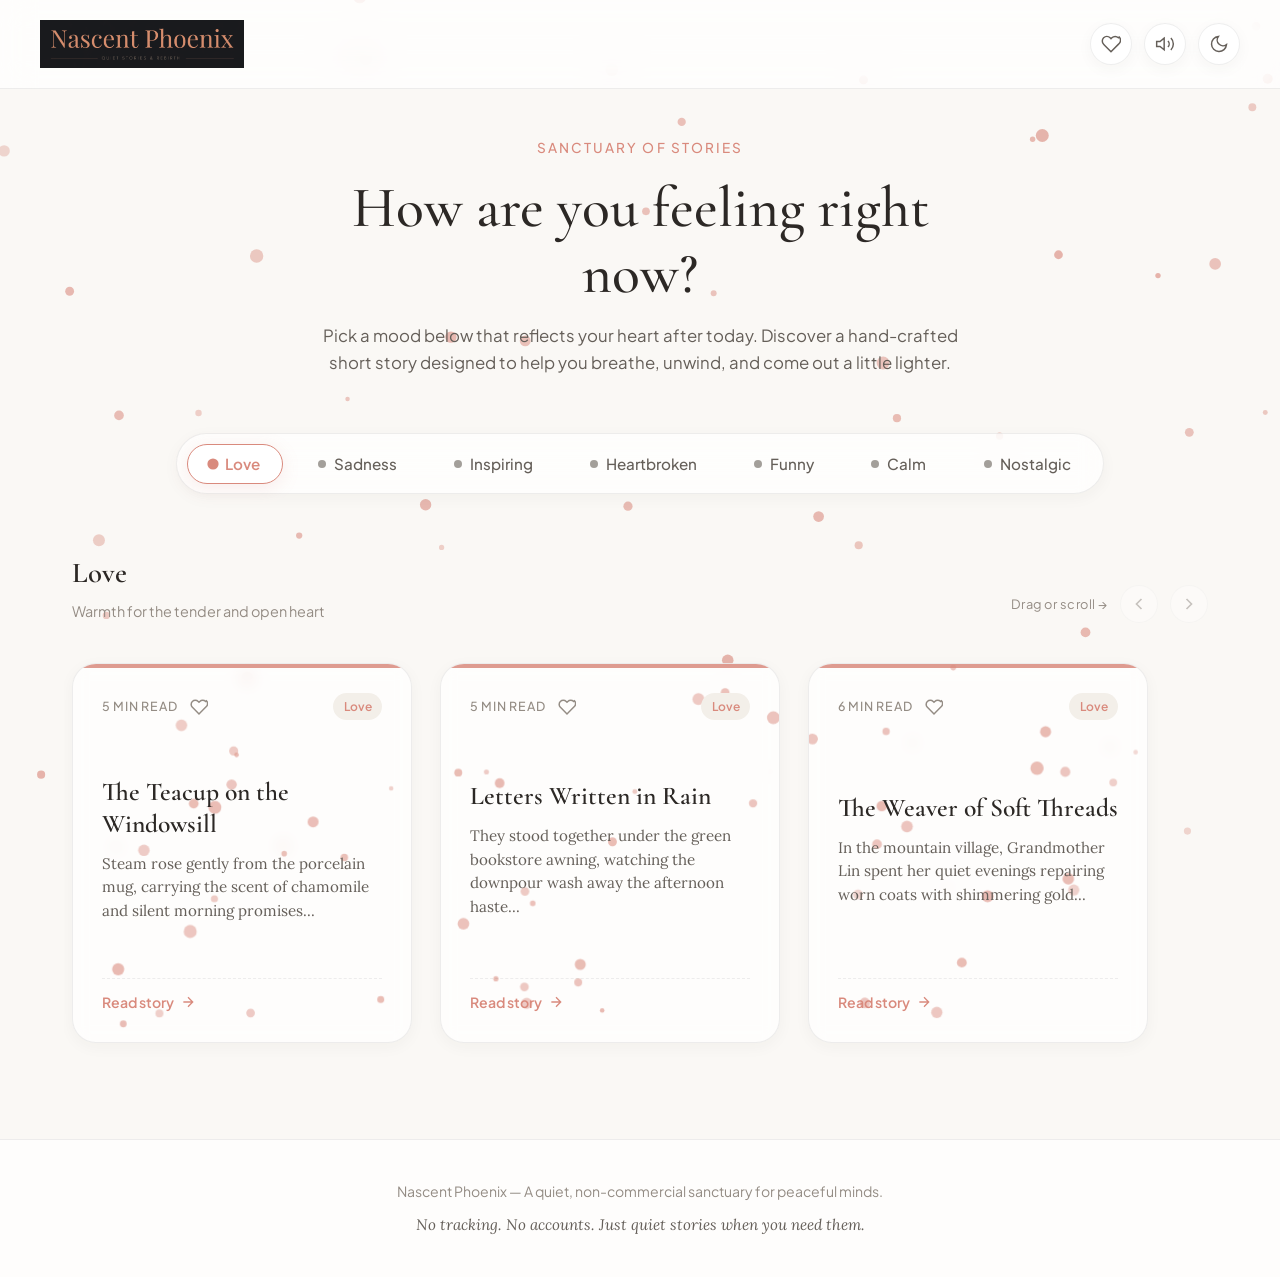
==== commit f6a5023d: "yupp" ====
--- a/index.html
+++ b/index.html
@@ -14,7 +14,7 @@
     <meta property="og:url" content="https://nascentphoenix.online/">
     <meta property="og:title" content="Nascent Phoenix | Quiet Stories for Peaceful Minds">
     <meta property="og:description" content="A quiet space for emotional release. Hand-crafted short stories tailored to your current mood. No ads, no logins, no distractions.">
-    <meta property="og:image" content="https://nascentphoenix.online/assets/icons/logo.svg">
+    <meta property="og:image" content="https://nascentphoenix.online/assets/images/logo.png">
 
     <!-- Twitter Cards -->
     <meta name="twitter:card" content="summary">
@@ -40,40 +40,7 @@
         <header class="site-header">
             <div class="header-content">
                 <a href="#" class="brand-link" aria-label="Nascent Phoenix Home">
-                    <div class="brand-logo-wrapper">
-                        <!-- Delicate Phoenix SVG Line Art -->
-                        <svg xmlns="http://www.w3.org/2000/svg" viewBox="0 0 120 120" class="phoenix-svg-logo">
-                            <defs>
-                                <filter id="headerPhoenixGlow" x="-30%" y="-30%" width="160%" height="160%">
-                                    <feGaussianBlur stdDeviation="3.5" result="blur" />
-                                    <feComponentTransfer in="blur" result="glow">
-                                        <feFuncA type="linear" slope="0.6" />
-                                    </feComponentTransfer>
-                                    <feMerge>
-                                        <feMergeNode in="glow" />
-                                        <feMergeNode in="SourceGraphic" />
-                                    </feMerge>
-                                </filter>
-                                <linearGradient id="headerGrad" x1="0%" y1="100%" x2="100%" y2="0%">
-                                    <stop offset="0%" stop-color="#E57A60" />
-                                    <stop offset="50%" stop-color="#D98A7D" />
-                                    <stop offset="100%" stop-color="#E5A93C" />
-                                </linearGradient>
-                            </defs>
-                            <g filter="url(#headerPhoenixGlow)" fill="none" stroke="url(#headerGrad)" stroke-linecap="round" stroke-linejoin="round">
-                                <path d="M60,32 C61,28 65,22 69,20 C67,25 64,28 61,30 C62,35 60,45 60,54 Z" stroke-width="2" />
-                                <path d="M63,23 C66,17 72,15 76,16 C71,20 67,22 65,25" stroke-width="1.3" />
-                                <path d="M59,42 C48,34 32,32 18,36 C30,42 42,46 57,51" stroke-width="1.8" />
-                                <path d="M61,42 C72,34 88,32 102,36 C90,42 78,46 63,51" stroke-width="1.8" />
-                                <path d="M60,56 C60,68 52,78 46,92 C54,84 59,76 60,66 C61,76 66,84 74,92 C68,78 60,68 60,56 Z" stroke-width="1.6" />
-                                <circle cx="60" cy="46" r="2.5" fill="#E5A93C" stroke="none" />
-                            </g>
-                        </svg>
-                    </div>
-                    <div class="brand-text">
-                        <span class="brand-name">Nascent Phoenix</span>
-                        <span class="brand-tagline">Quiet Stories & Rebirth</span>
-                    </div>
+                    <img src="assets/images/logo.png" alt="Nascent Phoenix - Quiet Stories & Rebirth" class="brand-logo-img">
                 </a>
 
                 <div class="header-actions">
--- a/style.css
+++ b/style.css
@@ -165,44 +165,12 @@
   color: var(--text-primary);
 }
 
-.brand-logo-wrapper {
-  width: 44px;
-  height: 44px;
-  display: flex;
-  align-items: center;
-  justify-content: center;
-  transition: transform var(--transition-fast);
-}
-
-.brand-link:hover .brand-logo-wrapper {
-  transform: scale(1.06) rotate(2deg);
-}
-
-.phoenix-svg-logo {
-  width: 100%;
-  height: 100%;
-}
-
-.brand-text {
-  display: flex;
-  flex-direction: column;
-}
-
-.brand-name {
-  font-family: var(--font-serif-heading);
-  font-size: 1.45rem;
-  font-weight: 600;
-  letter-spacing: 0.02em;
-  line-height: 1.1;
-  color: var(--text-primary);
-}
-
-.brand-tagline {
-  font-size: 0.72rem;
-  font-weight: 400;
-  color: var(--text-muted);
-  letter-spacing: 0.08em;
-  text-transform: uppercase;
+.brand-logo-img {
+  height: 48px;
+  width: auto;
+  max-width: 100%;
+  object-fit: contain;
+  display: block;
 }
 
 /* Header Controls */
